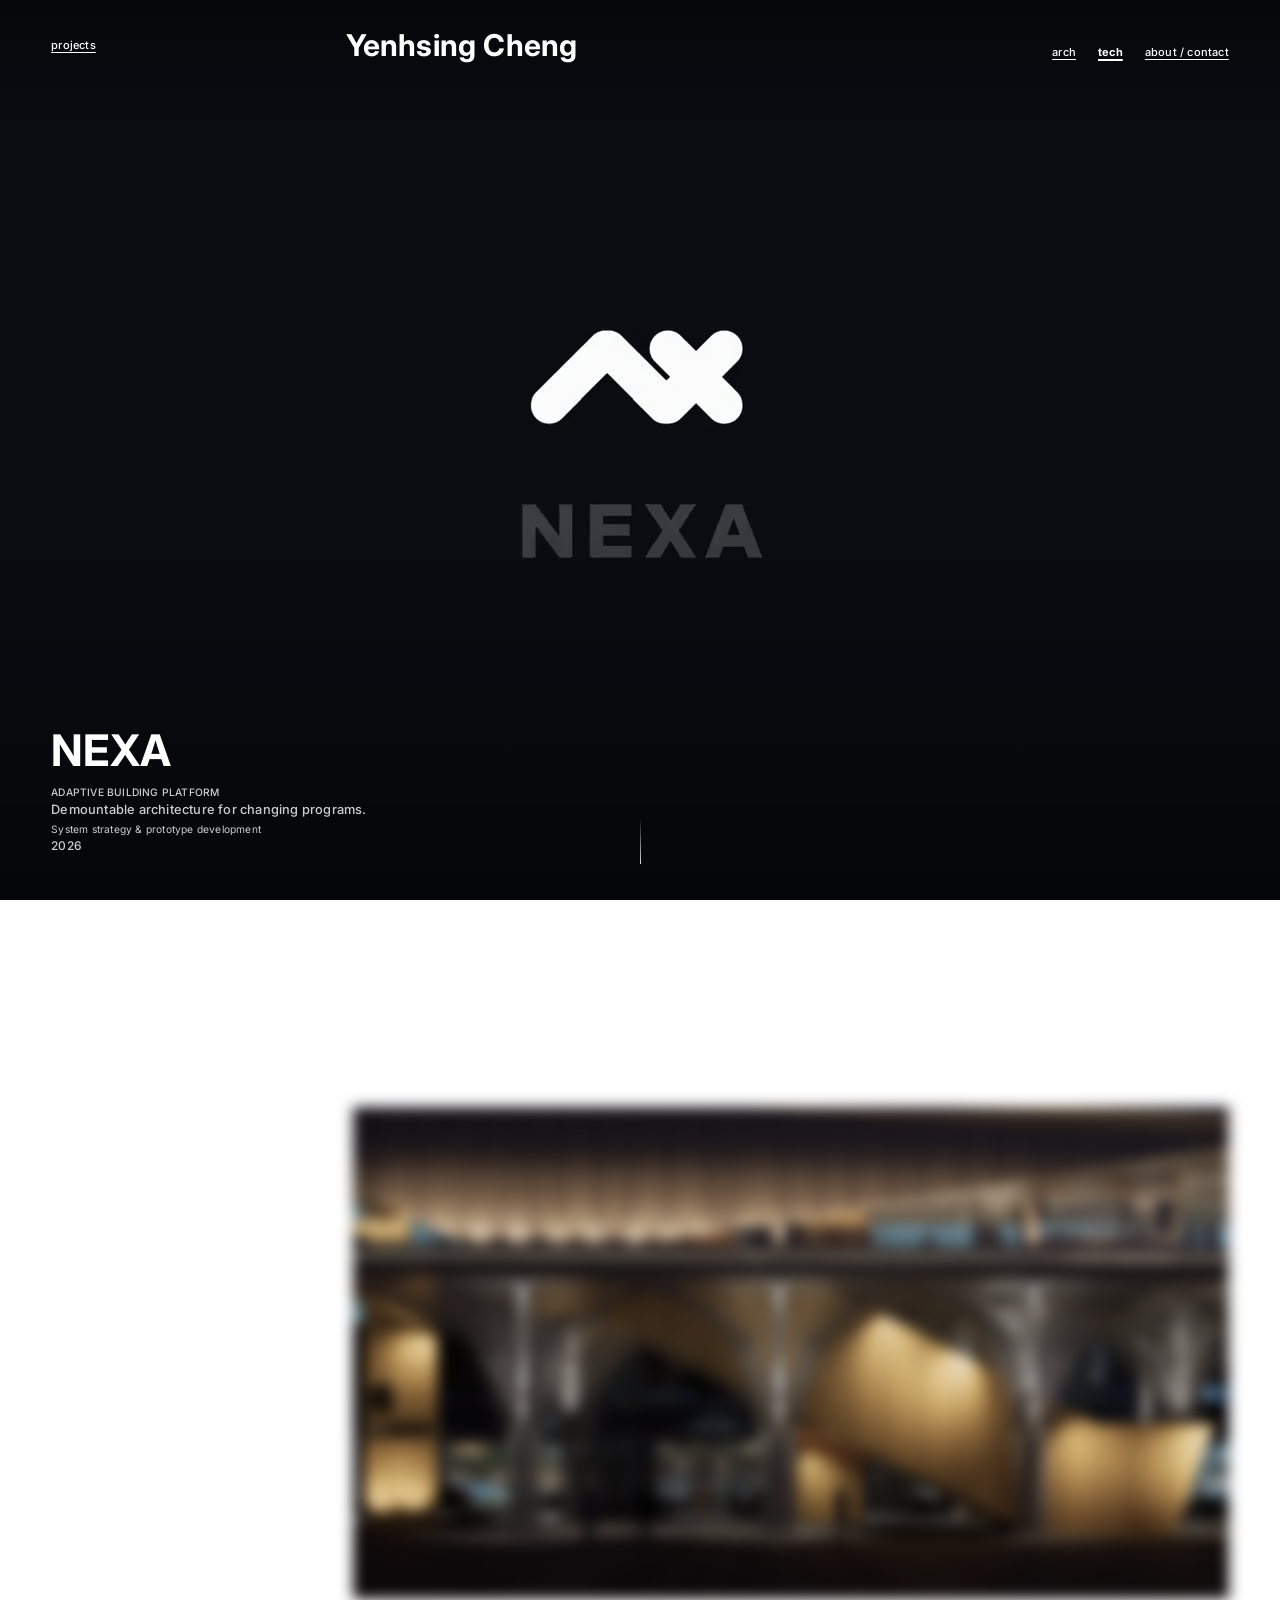
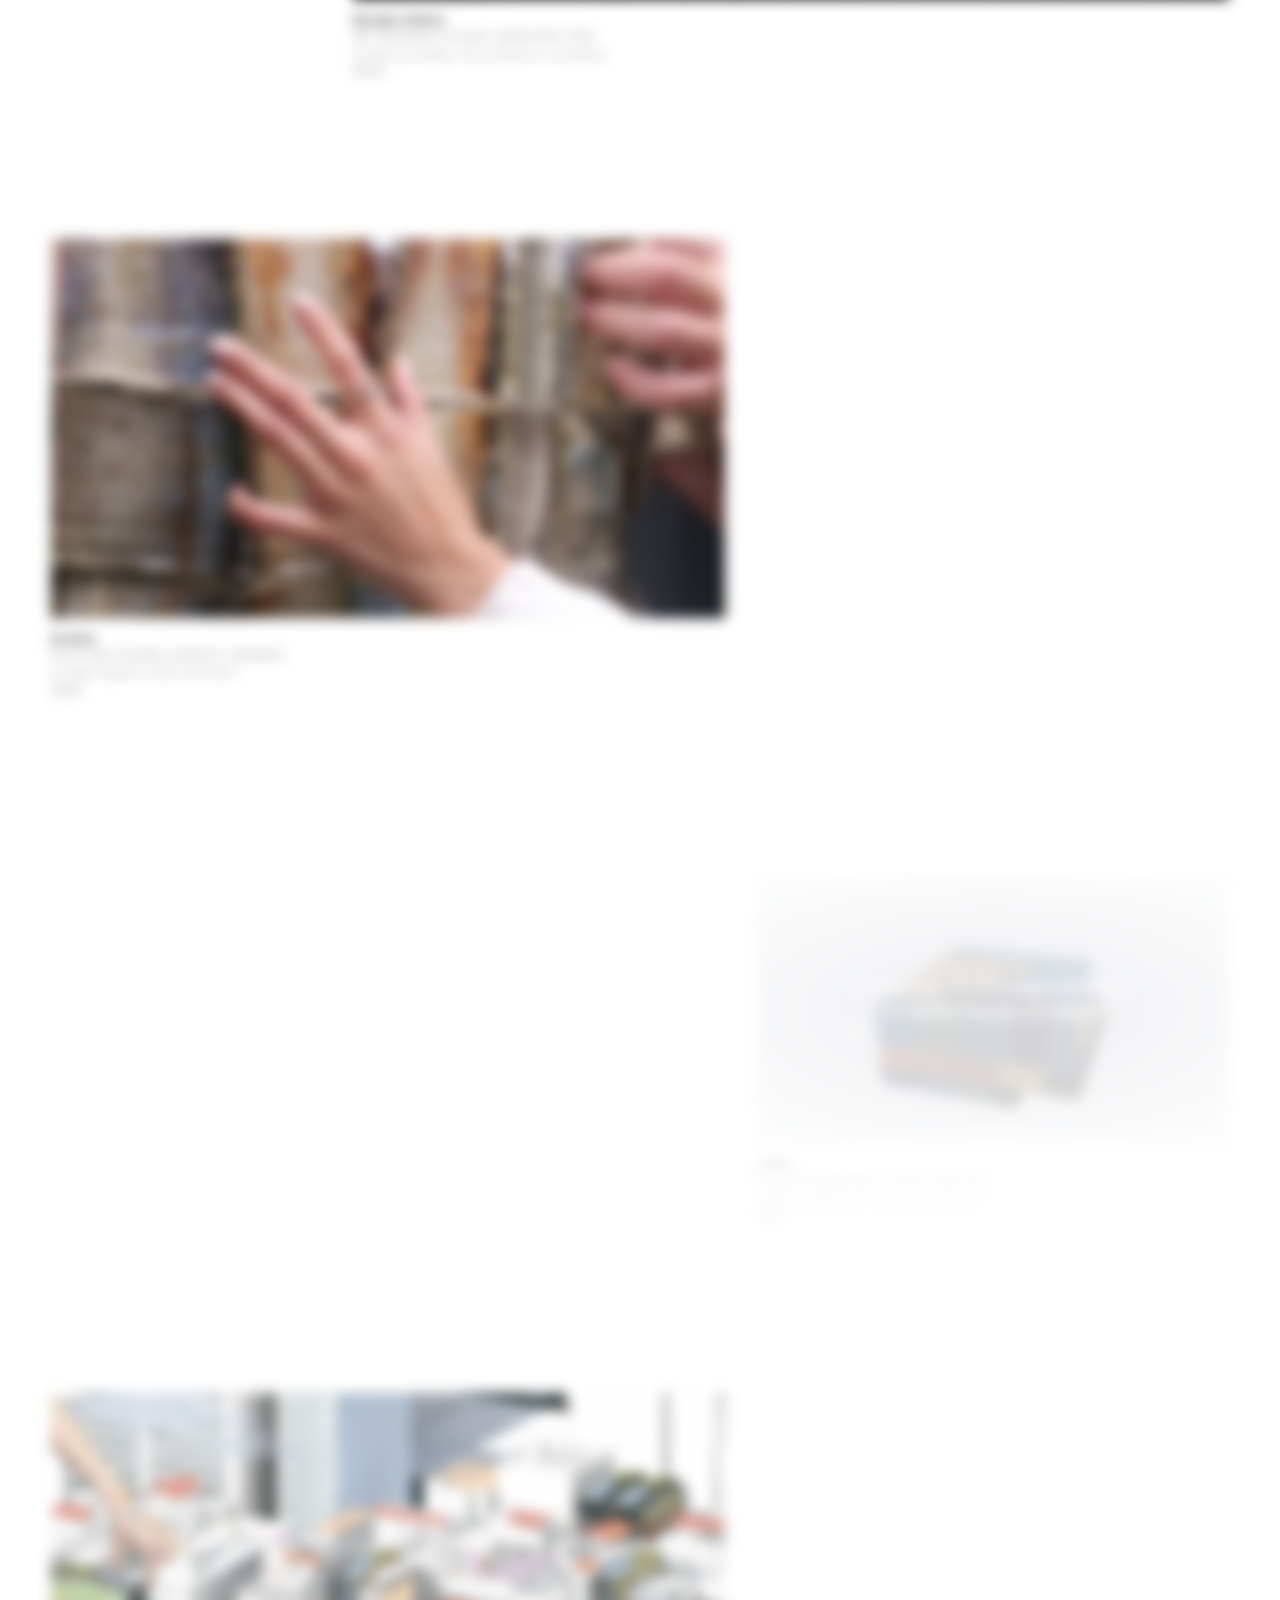
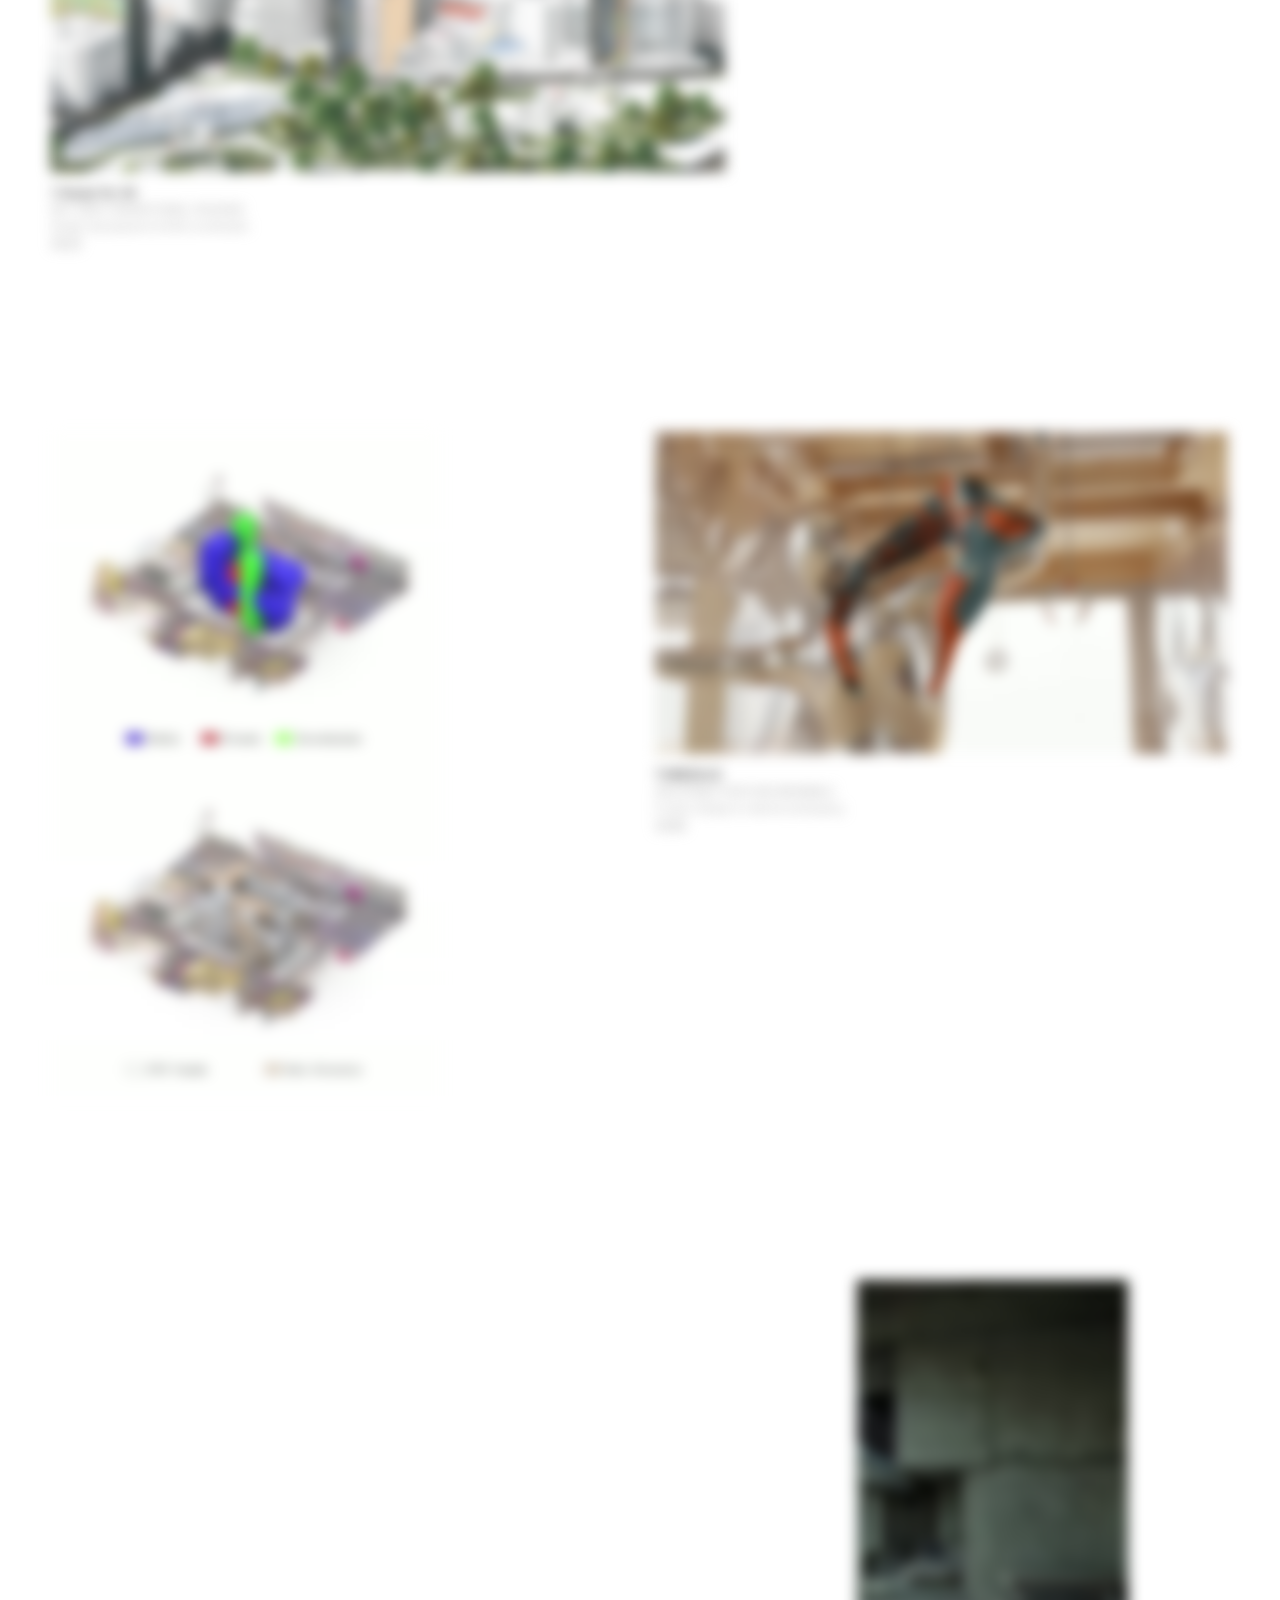
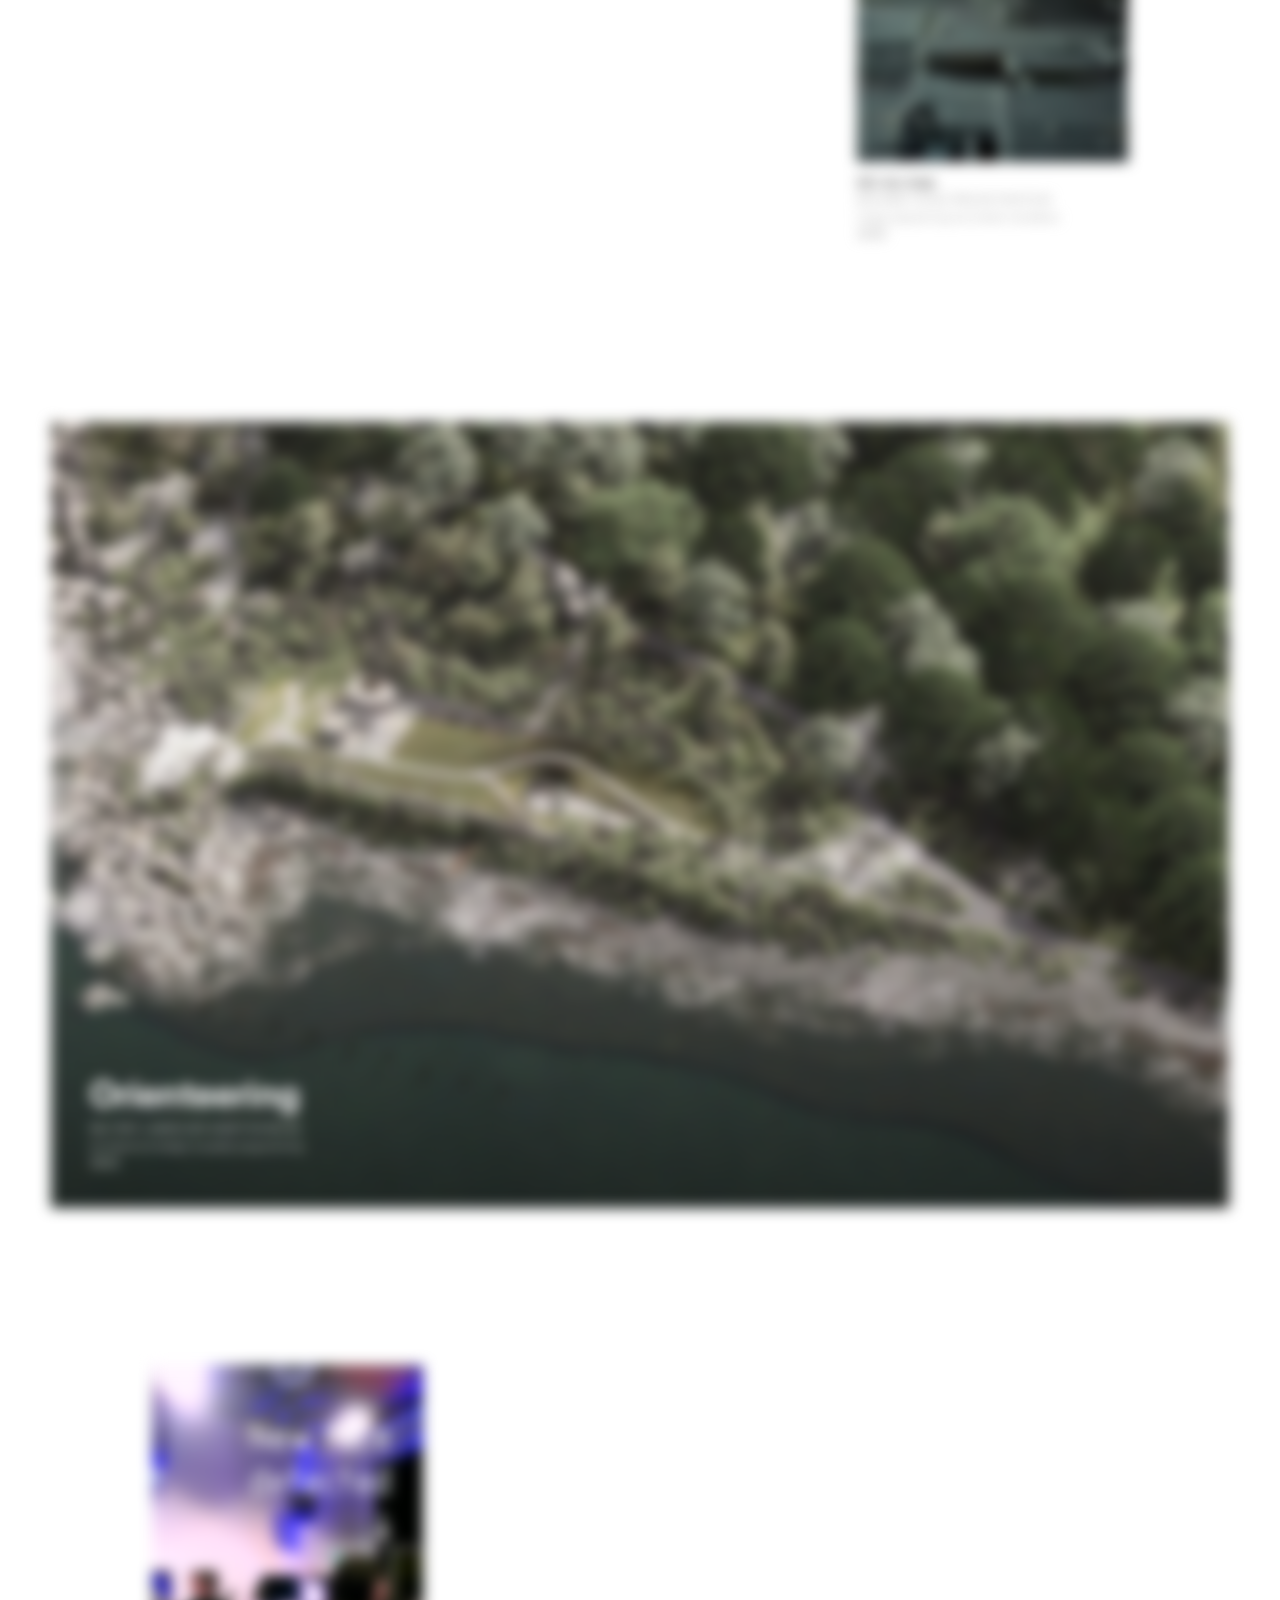
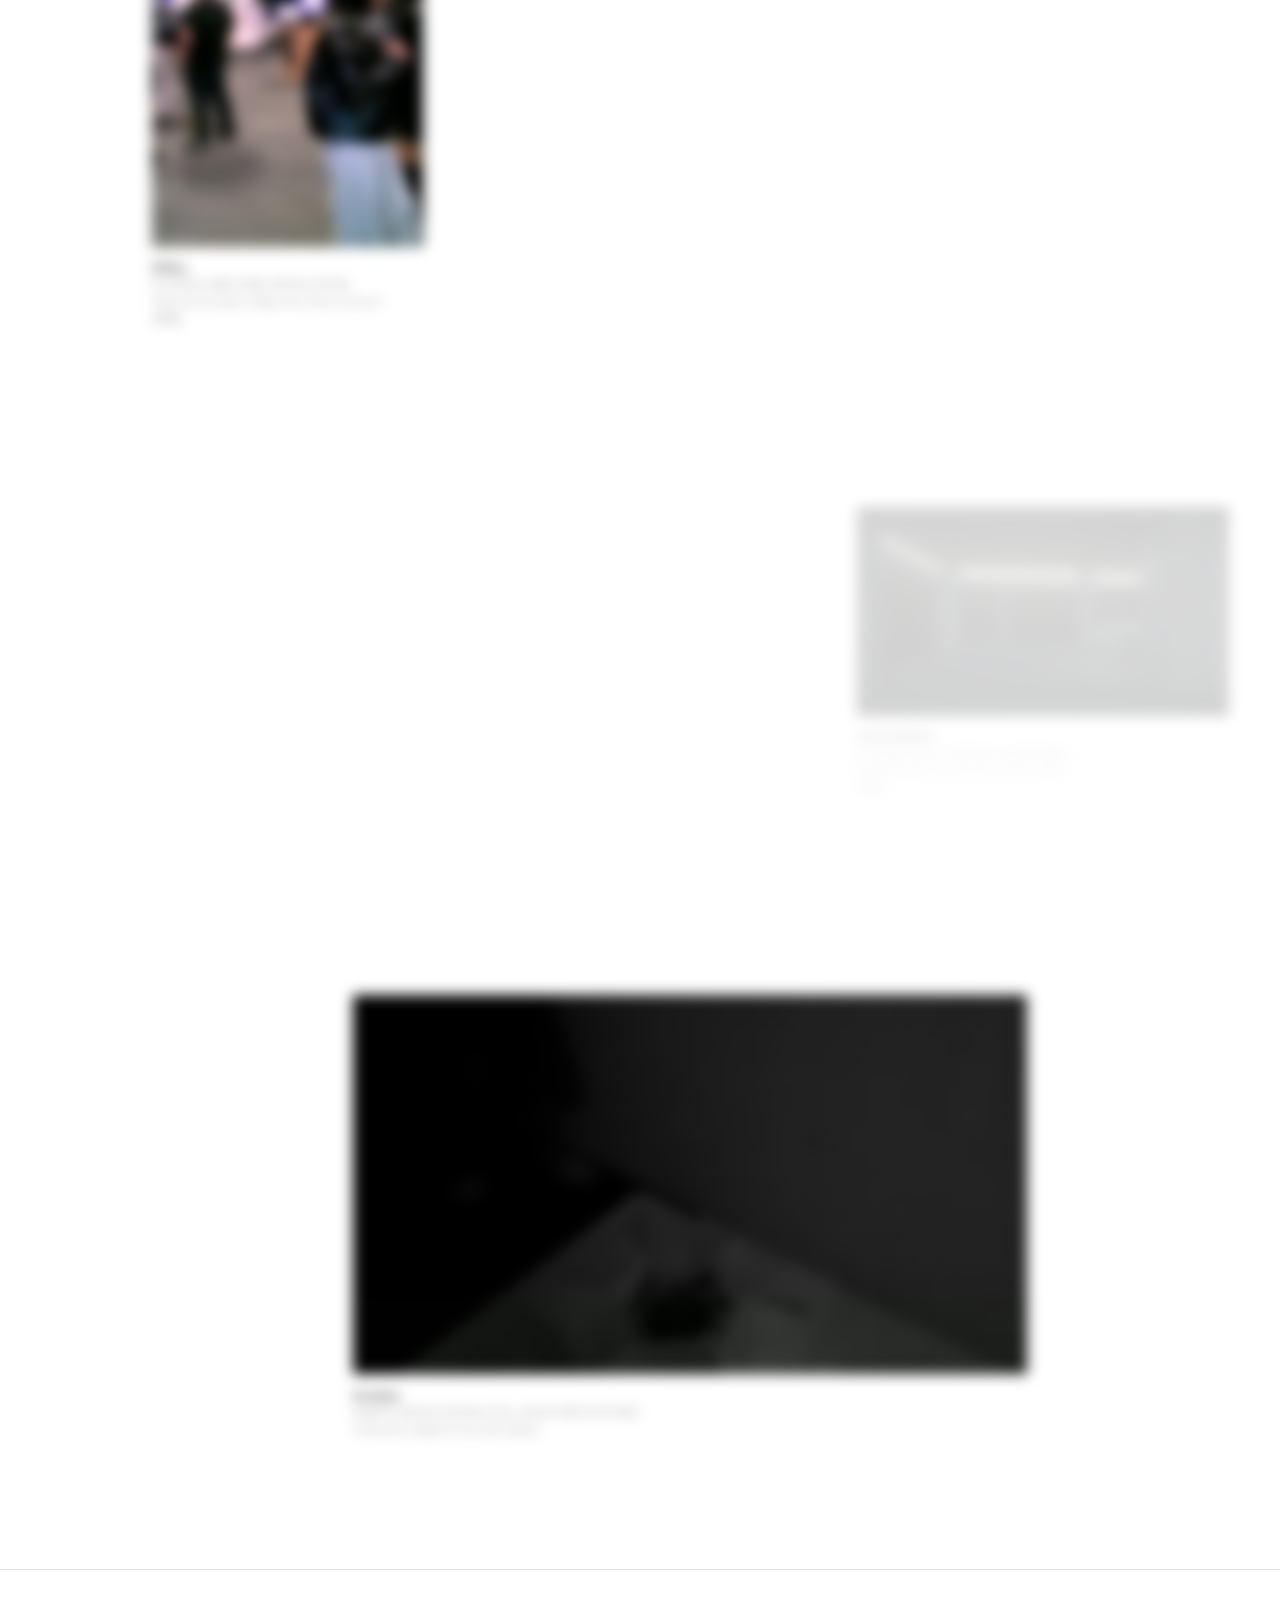
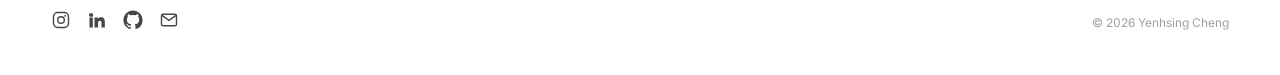
==== index.html @ 879ffe79 "Refine portfolio layouts and responsive media" ====
<!DOCTYPE html>
<html lang="en">

<head>
  <meta charset="UTF-8" />
  <meta name="viewport" content="width=device-width, initial-scale=1.0" />
  <title>Yenhsing Cheng · Selected Work</title>
  <link rel="icon" href="favicon.svg" type="image/svg+xml" />
  <meta name="description" content="Yenhsing Cheng, licensed architect, Taipei / Los Angeles. Selected work in architecture and design technology, 2022-2026." />
  <link rel="preconnect" href="https://fonts.googleapis.com" />
  <link rel="preconnect" href="https://fonts.gstatic.com" crossorigin />
  <link href="https://fonts.googleapis.com/css2?family=Inter:wght@300;400;500;700&family=Spectral:ital,wght@1,400&display=swap" rel="stylesheet" />
  <link rel="stylesheet" href="v3.css?v=20260917-17" />
</head>

<body>

  <!-- HEADER -->
  <header class="v3head">
    <span class="v3head__label" id="projLabel" role="button" tabindex="0" aria-expanded="false">projects</span>
    <div class="v3head__main">
      <div class="v3head__identity">
        <a href="v3.html" class="v3head__logo" id="logo">Yenhsing Cheng</a>
      </div>
      <nav class="v3head__nav">
        <a href="#" data-group="arch">arch</a>
        <a href="#" data-group="tech">tech</a>
        <a href="#" id="aboutLink">about / contact</a>
      </nav>
    </div>
  </header>

  <!-- FEED -->
  <main class="feed" id="feed">

    <nav class="idx" aria-label="All projects">
      <a href="https://jckian.github.io/NEXA/NEXA-site.html">NEXA</a>
      <a href="v3-work.html?p=03">Banqiao Station</a>
      <a href="v3-work.html?p=04">Earthen</a>
      <a href="v3-work.html?p=voro">VORO</a>
      <a href="v3-work.html?p=02">1 House for All</a>
      <a href="v3-work.html?p=hiyou">HiYou</a>
      <a href="v3-work.html?p=threshld">THRESHLD</a>
      <a href="v3-work.html?p=01">Orienteering</a>
      <a href="v3-work.html?p=sciarc-gala">SCI-Arc Gala</a>
      <a href="v3-work.html?p=05">DreamStudio</a>
      <a href="v3-work.html?p=archive">Archive</a>
    </nav>

    <!-- NEXA lives on its own site, so this card links straight out (data-n="0" = the row above the collage) -->
    <a class="feed__item" data-n="0" data-cat="platform" data-ar="wide" data-external href="https://jckian.github.io/NEXA/NEXA-site.html">
      <div class="feed__media"><video src="images/NEXA/NEXA-30s.mp4" data-landscape-src="images/NEXA/NEXA-30s.mp4" data-portrait-src="images/NEXA/nexa-120s-9x16-v18.mp4" poster="images/posters/NEXA/nexa-wide-16x9-v4.jpg?v=20260917" muted loop playsinline preload="metadata" data-lazyplay></video></div>
      <p class="feed__cap"><span class="feed__position">Licensed Architect · Computational Designer</span><span class="feed__cap-title">NEXA</span><span class="feed__cap-cat">Adaptive Building Platform</span><span class="feed__cap-note">Demountable architecture for changing programs.</span><span class="feed__cap-role">System strategy &amp; prototype development</span><span class="feed__cap-year">2026</span></p>
      <span class="feed__scroll" aria-hidden="true"></span>
    </a>

    <a class="feed__item" data-n="1" data-cat="public" href="v3-work.html?p=03">
      <div class="feed__media"><img src="images/banqiao-station/work-03-02.webp" alt="Banqiao Station Entrance, night view under the lit canopy" loading="lazy"></div>
      <p class="feed__cap"><span class="feed__cap-title">Banqiao Station</span><span class="feed__cap-cat">MRT Entrance &amp; Public Infrastructure</span><span class="feed__cap-role">Architectural design, documentation &amp; coordination</span><span class="feed__cap-year">2023</span></p>
    </a>

    <a class="feed__item" data-n="2" data-cat="housing" href="v3-work.html?p=04">
      <div class="feed__media"><video src="images/earthen/clips/Video%20Project%2022.mp4" poster="images/posters/earthen/clips/Video%20Project%2022.jpg" muted loop playsinline preload="none" data-lazyplay></video></div>
      <p class="feed__cap"><span class="feed__cap-title">Earthen</span><span class="feed__cap-cat">Post-Fire Housing &amp; Robotic Ceramics</span><span class="feed__cap-role">Envelope design &amp; robotic fabrication</span><span class="feed__cap-year">2025</span></p>
    </a>

    <a class="feed__item" data-n="3" data-cat="visual" data-ar="wide" href="v3-work.html?p=voro">
      <div class="feed__media"><video src="images/VORO/VORO-video.mp4" poster="images/posters/VORO/VORO-video.jpg" muted loop playsinline preload="none" data-lazyplay></video></div>
      <p class="feed__cap"><span class="feed__cap-title">VORO</span><span class="feed__cap-cat">Generative Massing &amp; Structure Tool</span><span class="feed__cap-role">System architecture &amp; real-time 3D interface</span><span class="feed__cap-year">2026</span></p>
    </a>

    <a class="feed__item" data-n="4" data-cat="housing" href="v3-work.html?p=02">
      <div class="feed__media"><img src="images/1-house-for-all/work-02.webp" alt="1 House for All, transitional housing" loading="lazy"></div>
      <p class="feed__cap"><span class="feed__cap-title">1 House for All</span><span class="feed__cap-cat">Net-Zero Transitional Housing</span><span class="feed__cap-role">Design development &amp; BIM coordination</span><span class="feed__cap-year">2022</span></p>
    </a>

    <a class="feed__item feed__item--portrait" data-n="5" data-cat="visual" href="v3-work.html?p=hiyou">
      <div class="feed__media"><video src="images/hi-you/HiYou.mp4" poster="images/posters/hi-you/HiYou.jpg" muted loop playsinline preload="none" data-lazyplay></video></div>
      <p class="feed__cap"><span class="feed__cap-title">HiYou</span><span class="feed__cap-cat">AI Social-Matching Installation</span><span class="feed__cap-role">Interactive System design and Unity front end</span><span class="feed__cap-year">2026</span></p>
    </a>

    <a class="feed__item feed__item--portrait feed__item--threshld-primary" data-n="6" data-cat="visual" data-slide-group="threshld" href="v3-work.html?p=threshld" aria-label="THRESHLD — Inflatable Posture Wearable">
      <div class="feed__media"><video src="images/THRESHLD/16_9_2.mp4" poster="images/posters/THRESHLD/16_9_2.jpg" muted loop playsinline preload="none" data-lazyplay></video></div>
    </a>

    <a class="feed__item" data-n="7" data-cat="landscape" href="v3-work.html?p=01">
      <div class="feed__media"><img src="images/orienteering/rendering/1%20(1).webp" alt="Orienteering, aerial view of the regenerated outpost" loading="lazy"></div>
      <p class="feed__cap"><span class="feed__cap-title">Orienteering</span><span class="feed__cap-cat">Military Landscape Adaptive Reuse</span><span class="feed__cap-role">Architectural design &amp; spatial programming</span><span class="feed__cap-year">2022</span></p>
    </a>

    <a class="feed__item feed__item--portrait" data-n="8" data-cat="event" href="v3-work.html?p=sciarc-gala">
      <div class="feed__media"><video src="images/sciarc-gala/SCIArcGalaFinalVideo.mp4" poster="images/posters/sciarc-gala/SCIArcGalaFinalVideo.jpg" muted loop playsinline preload="none" data-lazyplay></video></div>
      <p class="feed__cap"><span class="feed__cap-title">SCI-Arc Gala</span><span class="feed__cap-cat">Building-Scale Projection Film</span><span class="feed__cap-role">Image sequencing and motion transitions</span><span class="feed__cap-year">2025</span></p>
    </a>

    <a class="feed__item" data-n="9" data-cat="visual" href="v3-work.html?p=05">
      <div class="feed__media"><video src="images/dreamstudio/clips/vide_ltest1_1.mp4?v=20260701" poster="images/posters/dreamstudio/clips/vide_ltest1_1.jpg" muted playsinline preload="none" data-lazyplay data-playlist="05"></video></div>
      <p class="feed__cap"><span class="feed__cap-title">DreamStudio</span><span class="feed__cap-cat">AI-Generated Playable Environment</span><span class="feed__cap-role">Spatial design, AI workflows &amp; film editing</span><span class="feed__cap-year">2022</span></p>
    </a>

    <a class="feed__item feed__item--threshld-secondary" data-n="10" data-cat="visual" data-ar="wide" data-slide-group="threshld" href="v3-work.html?p=threshld">
      <div class="feed__media"><video src="images/THRESHLD/mvLYsvfeKxzzeysLGpoI3_844fd4faae1c40de9c0b257b125353bb.mp4" poster="images/posters/THRESHLD/mvLYsvfeKxzzeysLGpoI3_844fd4faae1c40de9c0b257b125353bb.jpg" muted loop playsinline preload="none" data-lazyplay></video></div>
      <p class="feed__cap"><span class="feed__cap-title">THRESHLD</span><span class="feed__cap-cat">Inflatable Posture Wearable</span><span class="feed__cap-role">Product design &amp; material prototyping</span><span class="feed__cap-year">2026</span></p>
    </a>

    <a class="feed__item" data-n="11" data-cat="archive" href="v3-work.html?p=archive">
      <div class="feed__media"><video src="images/archive/kaleidoscope.mp4" poster="images/posters/archive/kaleidoscope.jpg" muted loop playsinline preload="none" data-lazyplay></video></div>
      <p class="feed__cap"><span class="feed__cap-title">Archive</span><span class="feed__cap-cat">Kinetic Installation &amp; Full-Scale Prototyping</span><span class="feed__cap-role">Interaction design &amp; full-scale testing</span></p>
    </a>

  </main>

  <!-- FOOTER -->
  <footer class="foot3">
    <ul class="social">
      <li><a href="https://www.instagram.com/_cyenh_?utm_source=ig_web_button_share_sheet&igsh=ZDNlZDc0MzIxNw==" target="_blank" rel="noopener" aria-label="Instagram">
          <svg viewBox="0 0 24 24" fill="none" stroke="currentColor" stroke-width="1.7">
            <rect x="3" y="3" width="18" height="18" rx="5" />
            <circle cx="12" cy="12" r="4" />
            <circle cx="17" cy="7" r="1.1" fill="currentColor" stroke="none" />
          </svg></a></li>
      <li><a href="https://www.linkedin.com/in/yenhsing-cheng" target="_blank" rel="noopener" aria-label="LinkedIn">
          <svg viewBox="0 0 24 24" fill="currentColor">
            <path d="M4.98 3.5a2.5 2.5 0 1 0 0 5 2.5 2.5 0 0 0 0-5zM3 9h4v12H3V9zm6 0h3.8v1.65h.05c.53-.95 1.83-1.95 3.77-1.95 4.03 0 4.78 2.5 4.78 5.74V21h-4v-5.2c0-1.24-.02-2.84-1.9-2.84-1.9 0-2.2 1.36-2.2 2.76V21H9V9z" />
          </svg></a></li>
      <li><a href="https://github.com/jckian" target="_blank" rel="noopener" aria-label="GitHub">
          <svg viewBox="0 0 24 24" fill="currentColor"><path d="M12 .5C5.73.5.5 5.73.5 12c0 5.08 3.29 9.39 7.86 10.91.58.11.79-.25.79-.56 0-.28-.01-1.02-.02-2-3.2.7-3.88-1.54-3.88-1.54-.52-1.33-1.28-1.68-1.28-1.68-1.05-.72.08-.7.08-.7 1.16.08 1.77 1.19 1.77 1.19 1.03 1.77 2.7 1.26 3.36.96.1-.75.4-1.26.73-1.55-2.55-.29-5.23-1.28-5.23-5.69 0-1.26.45-2.29 1.19-3.1-.12-.29-.52-1.46.11-3.05 0 0 .97-.31 3.18 1.18a11 11 0 0 1 5.79 0c2.21-1.49 3.18-1.18 3.18-1.18.63 1.59.23 2.76.11 3.05.74.81 1.19 1.84 1.19 3.1 0 4.42-2.69 5.4-5.25 5.68.41.36.78 1.06.78 2.14 0 1.54-.01 2.79-.01 3.17 0 .31.21.68.8.56A11.51 11.51 0 0 0 23.5 12C23.5 5.73 18.27.5 12 .5z"/></svg></a></li>
      <li><a href="mailto:jckiancheng@gmail.com" aria-label="Email">
          <svg viewBox="0 0 24 24" fill="none" stroke="currentColor" stroke-width="1.7">
            <rect x="3" y="5" width="18" height="14" rx="2" />
            <path d="m3.5 6.5 8.5 6 8.5-6" />
          </svg></a></li>
    </ul>
    <span>© 2026 Yenhsing Cheng</span>
  </footer>

  <!-- ABOUT overlay (V2-style: text + credentials + skills marquee) -->
  <section class="aboutview" id="aboutView" aria-hidden="true">
    <div class="aboutview__inner">
      <div class="aboutview__main">
        <p class="aboutview__eyebrow">Licensed Architect · Computational Designer</p>
        <p class="aboutview__body">I'm a Taiwan-licensed architect and computational designer based in Los Angeles, completing an M.S. in Architectural Technologies at SCI-Arc. I work across architectural delivery, BIM coordination, generative systems, interactive installations, and robotic fabrication.</p>
        <p class="aboutview__body">I'm interested in the point where a design idea becomes a working system: a coordinated model, a tested assembly, or a tool that helps teams make better decisions earlier.</p>
        <p class="aboutview__availability">Los Angeles / Taipei · Available for architectural design and design technology opportunities</p>
        <div class="aboutview__actions" aria-label="Portfolio and résumé links">
          <a href="assets/Yenhsing-Cheng-Portfolio-2026.pdf" download>Download portfolio PDF</a>
          <a href="https://www.linkedin.com/in/yenhsing-cheng" target="_blank" rel="noopener">Résumé / LinkedIn</a>
          <a href="mailto:jckiancheng@gmail.com">jckiancheng@gmail.com</a>
        </div>
        <div class="aboutview__cols">
          <div>
            <h3>Certifications &amp; Awards</h3>
            <ul>
              <li>Licensed Architect, Taiwan (2024)</li>
              <li>Autodesk Certified Professional, Revit Architecture</li>
              <li>Solar Decathlon Europe 21/22, Architecture First Prize</li>
            </ul>
          </div>
          <div>
            <h3>Education</h3>
            <ul>
              <li>M.S. Architectural Technologies, SCI-Arc, CA (2025-26)</li>
              <li>M.Arch, NYCU, Taiwan (2021-23)</li>
              <li>B.Arch, Taiwan Tech, Taiwan (2017-21)</li>
              <li>BIM Program, Georgia Tech, GA (2019)</li>
            </ul>
          </div>
          <div>
            <h3>Experience</h3>
            <ul class="aboutview__experience">
              <li><strong>AI Training BIM Modeler</strong><span>illoca · Remote, California · 2024-25</span><small>Prepared and reviewed BIM model data for AI-training workflows.</small></li>
              <li><strong>Project Manager</strong><span>Chunghwa Post · Taiwan · 2023-25</span><small>Managed project coordination, schedules, and cross-team delivery.</small></li>
              <li><strong>BIM Engineer / Designer</strong><span>Arch-Square · Taiwan · 2024-25</span><small>Developed architectural design, BIM coordination, and construction documentation for public infrastructure.</small></li>
              <li><strong>Architectural Designer</strong><span>Sumtect · Taiwan · 2020-21</span><small>Supported design development, architectural modelling, and drawing production.</small></li>
            </ul>
          </div>
        </div>

        <ul class="social aboutview__social">
          <li><a href="https://www.instagram.com/_cyenh_?utm_source=ig_web_button_share_sheet&igsh=ZDNlZDc0MzIxNw==" target="_blank" rel="noopener" aria-label="Instagram">
              <svg viewBox="0 0 24 24" fill="none" stroke="currentColor" stroke-width="1.7">
                <rect x="3" y="3" width="18" height="18" rx="5" />
                <circle cx="12" cy="12" r="4" />
                <circle cx="17" cy="7" r="1.1" fill="currentColor" stroke="none" />
              </svg></a></li>
          <li><a href="https://www.linkedin.com/in/yenhsing-cheng" target="_blank" rel="noopener" aria-label="LinkedIn">
              <svg viewBox="0 0 24 24" fill="currentColor">
                <path d="M4.98 3.5a2.5 2.5 0 1 0 0 5 2.5 2.5 0 0 0 0-5zM3 9h4v12H3V9zm6 0h3.8v1.65h.05c.53-.95 1.83-1.95 3.77-1.95 4.03 0 4.78 2.5 4.78 5.74V21h-4v-5.2c0-1.24-.02-2.84-1.9-2.84-1.9 0-2.2 1.36-2.2 2.76V21H9V9z" />
              </svg></a></li>
          <li><a href="https://github.com/jckian" target="_blank" rel="noopener" aria-label="GitHub">
              <svg viewBox="0 0 24 24" fill="currentColor"><path d="M12 .5C5.73.5.5 5.73.5 12c0 5.08 3.29 9.39 7.86 10.91.58.11.79-.25.79-.56 0-.28-.01-1.02-.02-2-3.2.7-3.88-1.54-3.88-1.54-.52-1.33-1.28-1.68-1.28-1.68-1.05-.72.08-.7.08-.7 1.16.08 1.77 1.19 1.77 1.19 1.03 1.77 2.7 1.26 3.36.96.1-.75.4-1.26.73-1.55-2.55-.29-5.23-1.28-5.23-5.69 0-1.26.45-2.29 1.19-3.1-.12-.29-.52-1.46.11-3.05 0 0 .97-.31 3.18 1.18a11 11 0 0 1 5.79 0c2.21-1.49 3.18-1.18 3.18-1.18.63 1.59.23 2.76.11 3.05.74.81 1.19 1.84 1.19 3.1 0 4.42-2.69 5.4-5.25 5.68.41.36.78 1.06.78 2.14 0 1.54-.01 2.79-.01 3.17 0 .31.21.68.8.56A11.51 11.51 0 0 0 23.5 12C23.5 5.73 18.27.5 12 .5z"/></svg></a></li>
          <li><a href="mailto:jckiancheng@gmail.com" aria-label="Email">
              <svg viewBox="0 0 24 24" fill="none" stroke="currentColor" stroke-width="1.7">
                <rect x="3" y="5" width="18" height="14" rx="2" />
                <path d="m3.5 6.5 8.5 6 8.5-6" />
              </svg></a></li>
        </ul>
      </div>
      <div class="skills-marquee" aria-label="Skills">
        <div class="skills-marquee__track">
          <span class="skills-marquee__group">
            <span class="skills-marquee__cat">BIM &amp; CAD</span>
            <span class="skills-marquee__item">Revit</span>
            <span class="skills-marquee__item">Navisworks</span>
            <span class="skills-marquee__item">AutoCAD</span>
            <span class="skills-marquee__item">ArchiCAD</span>
            <span class="skills-marquee__item">BIM 360</span>
            <span class="skills-marquee__item">ACC</span>
            <span class="skills-marquee__item">Dynamo</span>
            <span class="skills-marquee__cat">Modeling &amp; Rendering</span>
            <span class="skills-marquee__item">Rhino</span>
            <span class="skills-marquee__item">Grasshopper</span>
            <span class="skills-marquee__item">SketchUp</span>
            <span class="skills-marquee__item">Blender</span>
            <span class="skills-marquee__item">Lumion</span>
            <span class="skills-marquee__item">Enscape</span>
            <span class="skills-marquee__cat">Generative AI</span>
            <span class="skills-marquee__item">ComfyUI</span>
            <span class="skills-marquee__item">LoRA / ControlNet</span>
            <span class="skills-marquee__item">Claude Code</span>
            <span class="skills-marquee__cat">Design &amp; Media</span>
            <span class="skills-marquee__item">Adobe Creative Suite</span>
            <span class="skills-marquee__item">InDesign</span>
            <span class="skills-marquee__item">Photoshop</span>
            <span class="skills-marquee__item">Illustrator</span>
            <span class="skills-marquee__item">Figma</span>
            <span class="skills-marquee__cat">Code &amp; Systems</span>
            <span class="skills-marquee__item">Python</span>
            <span class="skills-marquee__item">JavaScript</span>
            <span class="skills-marquee__item">C#</span>
            <span class="skills-marquee__item">Processing</span>
            <span class="skills-marquee__item">OSC / HTTP communication</span>
            <span class="skills-marquee__cat">Field &amp; Office</span>
            <span class="skills-marquee__item">Drone</span>
            <span class="skills-marquee__item">Microsoft Office</span>
          </span>
          <span class="skills-marquee__group" aria-hidden="true">
            <span class="skills-marquee__cat">BIM &amp; CAD</span>
            <span class="skills-marquee__item">Revit</span>
            <span class="skills-marquee__item">Navisworks</span>
            <span class="skills-marquee__item">AutoCAD</span>
            <span class="skills-marquee__item">ArchiCAD</span>
            <span class="skills-marquee__item">BIM 360</span>
            <span class="skills-marquee__item">ACC</span>
            <span class="skills-marquee__item">Dynamo</span>
            <span class="skills-marquee__cat">Modeling &amp; Rendering</span>
            <span class="skills-marquee__item">Rhino</span>
            <span class="skills-marquee__item">Grasshopper</span>
            <span class="skills-marquee__item">SketchUp</span>
            <span class="skills-marquee__item">Blender</span>
            <span class="skills-marquee__item">Lumion</span>
            <span class="skills-marquee__item">Enscape</span>
            <span class="skills-marquee__cat">Generative AI</span>
            <span class="skills-marquee__item">ComfyUI</span>
            <span class="skills-marquee__item">LoRA / ControlNet</span>
            <span class="skills-marquee__item">Claude Code</span>
            <span class="skills-marquee__cat">Design &amp; Media</span>
            <span class="skills-marquee__item">Adobe Creative Suite</span>
            <span class="skills-marquee__item">InDesign</span>
            <span class="skills-marquee__item">Photoshop</span>
            <span class="skills-marquee__item">Illustrator</span>
            <span class="skills-marquee__item">Figma</span>
            <span class="skills-marquee__cat">Code &amp; Systems</span>
            <span class="skills-marquee__item">Python</span>
            <span class="skills-marquee__item">JavaScript</span>
            <span class="skills-marquee__item">C#</span>
            <span class="skills-marquee__item">Processing</span>
            <span class="skills-marquee__item">OSC / HTTP communication</span>
            <span class="skills-marquee__cat">Field &amp; Office</span>
            <span class="skills-marquee__item">Drone</span>
            <span class="skills-marquee__item">Microsoft Office</span>
          </span>
        </div>
      </div>
    </div>
  </section>

  <script src="v3.js?v=20260917-8"></script>
  <script>
    /* video-in-view playback + fade-in */
    initFeedPlaylists();
    initVideoObserver();
    initCardTransition();
    initReveal();
    initHeroHeader();
    initIndexWheelSlides();

    /* arch / tech filter, dim items not in the active group; toggle off on re-click or logo */
    const feed = document.getElementById('feed');
    const groupLinks = document.querySelectorAll('.v3head__nav a[data-group]');
    let activeGroup = null;

    function applyFilter(group) {
      const cats = GROUPS_V3[group] || [];
      feed.classList.toggle('is-filtered', !!group);
      if (group) feed.setAttribute('data-group', group); else feed.removeAttribute('data-group');
      feed.querySelectorAll('.feed__item').forEach((it) => {
        it.classList.toggle('is-match', !!group && cats.includes(it.dataset.cat));
      });
      groupLinks.forEach((a) => a.classList.toggle('is-active', a.dataset.group === group));
      syncHeroHeader();   /* filtering drops the full-screen opener, the header goes back to white */
    }

    groupLinks.forEach((a) => {
      a.addEventListener('click', (e) => {
        e.preventDefault();
        const g = a.dataset.group;
        activeGroup = (activeGroup === g) ? null : g;
        applyFilter(activeGroup);
      });
    });

    /* logo resets the filter (but still scrolls to top via href) */
    document.getElementById('logo').addEventListener('click', () => {
      activeGroup = null;
      applyFilter(null);
    });

    /* "projects" label toggles the top-left text index of all cases (shared with the case pages) */
    initProjectsIndex();

    /* "about" nav link toggles the V2-style about overlay */
    const aboutLink = document.getElementById('aboutLink');
    const aboutView = document.getElementById('aboutView');
    const closeAbout = () => { aboutView.classList.remove('is-open'); aboutView.setAttribute('aria-hidden', 'true'); aboutLink.classList.remove('is-active'); };
    const setAbout = (open) => {
      aboutView.classList.toggle('is-open', open);
      aboutView.setAttribute('aria-hidden', open ? 'false' : 'true');
      aboutLink.classList.toggle('is-active', open);
    };
    aboutLink.addEventListener('click', (e) => {
      e.preventDefault();
      setAbout(!aboutView.classList.contains('is-open'));
    });
    /* the case pages link here as v3.html#about */
    if (location.hash === '#about') setAbout(true);
    /* opening the works filter or the logo closes about */
    groupLinks.forEach((a) => a.addEventListener('click', closeAbout));
    document.getElementById('logo').addEventListener('click', closeAbout);

    document.addEventListener('keydown', (e) => { if (e.key === 'Escape') closeAbout(); });
  </script>
</body>

</html>
---- v3.css ----
/* ============================================================
   v3.css, "elim" independent site (elim.work-inspired)
   Editorial, white, generous whitespace, image-led.
   Does NOT touch styles.css / index.html / work.html.
   ============================================================ */

:root {
  --ink: #191919;
  --cap: #A0A0A0;
  --bg: #FFFFFF;
  --line: #E4E4E4;

  --edge: clamp(20px, 4vw, 56px);   /* page side padding */
  --content-left: 25%;              /* logo / body text alignment (col 4 of 12) */
  --head-h: 90px;

  --f-ui: "Inter", system-ui, sans-serif;
  --f-cap: "Spectral", Georgia, serif;
}

* { box-sizing: border-box; }

html { -webkit-font-smoothing: antialiased; }

body {
  margin: 0;
  background: var(--bg);
  color: var(--ink);
  font-family: var(--f-ui);
  font-weight: 400;
  line-height: 1.5;
  padding-top: var(--head-h);
}

img, video { max-width: 100%; height: auto; display: block; }

a { color: inherit; text-decoration: none; }

/* ---------- fixed header (three zones) ---------- */
.v3head {
  position: fixed;
  top: 0; left: 0; right: 0;
  height: var(--head-h);
  display: grid;
  grid-template-columns: var(--content-left) 1fr;
  align-items: center;
  padding: 0 var(--edge);
  background: var(--bg);
  z-index: 60;
}
/* while the full-screen opener is under it, the header lets the footage through */
.v3head.is-over {
  background: transparent;
  color: #fff;
}
.v3head.is-over a { color: #fff; }
.v3head__label {
  grid-column: 1;
  font-size: 11px;
  font-weight: 500;
  letter-spacing: .2px;
  text-decoration: underline;
  text-underline-offset: 3px;
}
#projLabel { cursor: pointer; }
.v3head__main {
  grid-column: 2;
  display: flex;
  align-items: baseline;
  justify-content: space-between;
  gap: 24px;
}
.v3head__identity {
  display: flex;
  align-items: baseline;
  gap: 14px;
  min-width: 0;
}
.v3head__logo {
  font-size: 30px;
  font-weight: 700;
  letter-spacing: .2px;
  line-height: 1;
  white-space: nowrap;
}
.v3head__role {
  color: var(--cap);
  font-size: 10px;
  font-weight: 400;
  letter-spacing: .04em;
  white-space: nowrap;
}
.v3head.is-over .v3head__role { color: rgba(255, 255, 255, .72); }
.v3head__nav {
  display: flex;
  gap: 22px;
  font-size: 11px;
  font-weight: 500;
  letter-spacing: .2px;
}
.v3head__nav a {
  text-decoration: underline;
  text-underline-offset: 3px;
}
.v3head__nav a.is-active {
  opacity: 1;
  font-weight: 700;
  text-decoration-thickness: 2px;
}

/* headliner focus: pointing at any one item in the bar pulls it forward and
   pushes everything else back, out of focus. The blur sits on the siblings
   rather than the hovered item, so the bar reads as one row with a single
   thing in focus instead of a row of separate hover states. */
.v3head__label,
.v3head__logo,
.v3head__role,
.v3head__nav a {
  transition: filter .3s ease, opacity .3s ease;
}
.v3head:hover .v3head__label,
.v3head:hover .v3head__logo,
.v3head:hover .v3head__role,
.v3head:hover .v3head__nav a {
  filter: blur(1.2px);
  opacity: .4;
}
.v3head .v3head__label:hover,
.v3head .v3head__logo:hover,
.v3head .v3head__identity:hover .v3head__role,
.v3head .v3head__nav a:hover {
  filter: none;
  opacity: 1;
}
/* a touch screen has no hover, so nothing should ever be left blurred there */
@media (hover: none) {
  .v3head:hover .v3head__label,
  .v3head:hover .v3head__logo,
  .v3head:hover .v3head__role,
  .v3head:hover .v3head__nav a { filter: none; opacity: 1; }
}

/* ============================================================
   HOME (v3.html)
   ============================================================ */

/* ---- feed: 12-col grid, hand-placed staggered items ---- */
.feed {
  display: grid;
  grid-template-columns: repeat(12, 1fr);
  column-gap: clamp(16px, 2.4vw, 34px);
  row-gap: clamp(48px, 6vw, 88px);
  align-items: start;
  padding: 24px var(--edge) 40px;
}

/* text index of every project, a floating panel pinned just under the header,
   toggled by the "projects" label. Fixed so it appears wherever you've scrolled. */
.idx {
  position: fixed;
  top: var(--head-h);
  left: 0;
  z-index: 55;
  display: none;
  flex-direction: column;
  gap: 6px;
  padding: 18px var(--edge) 26px;
  background: var(--bg);
  font-size: 13px;
  font-weight: 500;
}
.idx.is-open { display: flex; }
.idx a {
  width: fit-content;
  transition: opacity .2s;
}
.idx a:hover { opacity: .5; }

.feed__item {
  display: block;
  transition: filter .42s ease, opacity .42s ease;
}
.feed__media {
  overflow: hidden;
  background: #f3f3f3;
}
.feed:not(.is-filtered) .feed__item:not(.feed__item--portrait) .feed__media {
  aspect-ratio: 16 / 9;
  max-height: calc(100svh - var(--head-h));
}
.feed__media img,
.feed__media video { width: 100%; height: 100%; display: block; object-fit: cover; }
.feed__cap {
  margin-top: 12px;
  font-size: 12px;
  font-weight: 500;
  letter-spacing: .2px;
  line-height: 1.5;
}
.feed__cap-title { display: block; }
.feed__position {
  display: none;
  margin-bottom: 12px;
  font-size: 10px;
  font-weight: 500;
  letter-spacing: .06em;
  text-transform: uppercase;
}
.feed__cap-cat {
  display: block;
  color: var(--cap);
  font-size: clamp(9px, .8vw, 11px);
  text-transform: uppercase;
  white-space: nowrap;
}
.feed__cap-role {
  display: block;
  max-width: none;
  margin-top: 2px;
  color: var(--cap);
  font-size: clamp(9px, .8vw, 11px);
  font-weight: 400;
  white-space: nowrap;
}
/* one-line description, only used by the lead entry */
.feed__cap-note {
  display: block;
  max-width: none;
  color: var(--cap);
  font-size: clamp(10px, 1vw, 13px);
  white-space: nowrap;
}
.feed__cap-year { display: block; color: var(--cap); }

/* deterministic placement: every project owns a separate row, alternating across
   the grid without ever becoming a side-by-side pair. */
/* n=0: the lead entry opens full-viewport and full-bleed, with the fixed
   headliner floating over the footage as in the previous composition. */
.feed__item[data-n="0"] {
  grid-column: 1 / -1;
  grid-row: 1;
  position: relative;
  margin: calc((var(--head-h) + 24px) * -1) calc(var(--edge) * -1) 0;
  height: 100svh;
}
.feed:not(.is-filtered) .feed__item[data-n="0"] .feed__media {
  width: 100%;
  height: 100%;
  max-height: none;
  aspect-ratio: auto;
}
.feed__item[data-n="0"] .feed__media video {
  width: 100%;
  height: 100%;
  object-fit: cover;
}
/* soft top scrim keeps the overlaid headliner legible */
.feed__item[data-n="0"] .feed__media::before {
  content: "";
  position: absolute;
  inset: 0 0 auto 0;
  height: calc(var(--head-h) + 50px);
  background: linear-gradient(to bottom, rgba(0, 0, 0, .42), rgba(0, 0, 0, 0));
  pointer-events: none;
}
/* the caption sits on the footage, so it needs a scrim to stay readable */
.feed__item[data-n="0"] .feed__media::after {
  content: "";
  position: absolute;
  inset: auto 0 0 0;
  height: 42%;
  background: linear-gradient(to top, rgba(0, 0, 0, .5), rgba(0, 0, 0, 0));
  pointer-events: none;
}
.feed__item[data-n="0"] .feed__cap {
  position: absolute;
  left: var(--edge);
  bottom: clamp(30px, 5vh, 58px);
  z-index: 2;
  margin: 0;
  color: #fff;
}
.feed__item[data-n="0"] .feed__cap-title {
  font-size: clamp(28px, 3.4vw, 46px);
  font-weight: 700;
  line-height: 1.1;
  margin-bottom: 10px;
}
.feed__item[data-n="0"] .feed__cap-cat,
.feed__item[data-n="0"] .feed__cap-note,
.feed__item[data-n="0"] .feed__cap-role,
.feed__item[data-n="0"] .feed__cap-year { color: rgba(255, 255, 255, .8); }

/* there is nothing visible below a full-screen opener, say so */
.feed__scroll {
  position: absolute;
  left: 50%;
  bottom: clamp(24px, 4vh, 40px);
  z-index: 2;
  width: 1px;
  height: 46px;
  background: linear-gradient(to bottom, rgba(255, 255, 255, 0), rgba(255, 255, 255, .85));
  animation: scrollcue 2.2s ease-in-out infinite;
}
@keyframes scrollcue {
  0%, 100% { transform: scaleY(.45); transform-origin: top; opacity: .45; }
  50%      { transform: scaleY(1);   transform-origin: top; opacity: 1; }
}
@media (prefers-reduced-motion: reduce) {
  .feed__scroll { animation: none; }
}

.feed__item[data-n="1"]  { grid-column: 4 / 13; grid-row: 2;  margin-top: 130px; }
.feed__item[data-n="2"]  { grid-column: 1 / 8;  grid-row: 3;  margin-top: 70px; }
.feed__item[data-n="3"]  { grid-column: 8 / 13; grid-row: 4;  margin-top: 90px; }
.feed__item[data-n="4"]  { grid-column: 1 / 8;  grid-row: 5;  margin-top: 80px; }
.feed__item[data-n="6"]  { grid-column: 1 / 7;  grid-row: 6;  margin-top: 90px; }
.feed__item[data-n="10"] { grid-column: 7 / 13; grid-row: 6;  margin-top: 90px; }
.feed__item[data-n="8"]  { grid-column: 9 / 12; grid-row: 7;  margin-top: 80px; }
/* Orienteering gets a full-width row so the landscape image reads at portfolio scale. */
.feed__item[data-n="7"]  {
  grid-column: 1 / -1;
  grid-row: 8;
  position: relative;
  margin-top: 90px;
}
.feed:not(.is-filtered) .feed__item[data-n="7"] .feed__media {
  height: calc(100svh - var(--head-h) - 24px);
  max-height: none;
  aspect-ratio: auto;
}
.feed:not(.is-filtered) .feed__item[data-n="7"] .feed__media::after {
  content: "";
  position: absolute;
  inset: auto 0 0;
  height: 44%;
  background: linear-gradient(to top, rgba(0, 0, 0, .52), rgba(0, 0, 0, 0));
  pointer-events: none;
}
.feed:not(.is-filtered) .feed__item[data-n="7"] .feed__cap {
  position: absolute;
  left: clamp(20px, 3vw, 44px);
  bottom: clamp(24px, 4vh, 42px);
  z-index: 2;
  margin: 0;
  color: #fff;
}
.feed:not(.is-filtered) .feed__item[data-n="7"] .feed__cap-title {
  margin-bottom: 8px;
  font-size: clamp(22px, 2.8vw, 38px);
  font-weight: 700;
  line-height: 1.05;
}
.feed:not(.is-filtered) .feed__item[data-n="7"] .feed__cap-cat,
.feed:not(.is-filtered) .feed__item[data-n="7"] .feed__cap-role,
.feed:not(.is-filtered) .feed__item[data-n="7"] .feed__cap-year {
  color: rgba(255, 255, 255, .82);
}
/* Portrait clips stay vertical regardless of their position in the edited sequence. */
.feed__item--portrait .feed__media { aspect-ratio: 9 / 16; }
.feed__item--portrait .feed__media video { width: 100%; height: 100%; object-fit: cover; }
.feed__item[data-n="5"]  { grid-column: 2 / 5;  grid-row: 9;  margin-top: 80px; }
.feed__item[data-n="9"]  { grid-column: 9 / 13; grid-row: 10; margin-top: 90px; }
.feed__item[data-n="11"] { grid-column: 4 / 11; grid-row: 11; margin-top: 110px; }

@media (min-width: 821px) {
  /* The portrait clip anchors the left edge and fills the complete viewing area
     below the fixed headliner, while preserving its native 9:16 proportion. */
  .feed:not(.is-filtered) .feed__item--threshld-primary {
    justify-self: start;
    width: min(calc((100svh - var(--head-h) - 24px) * .495), 100%);
  }
  .feed:not(.is-filtered) .feed__item--threshld-primary .feed__media {
    width: 100%;
    height: calc((100svh - var(--head-h) - 24px) * .88);
    aspect-ratio: 9 / 16;
  }
}

/* presentation focus: only the current wheel stop stays crisp. */
.feed.is-slide-mode:not(.is-filtered) .feed__item {
  filter: blur(7px);
  opacity: .18;
}
.feed.is-slide-mode:not(.is-filtered) .feed__item.is-slide-active {
  filter: none;
  opacity: 1;
}

/* arch/tech filter: s-p.studio-style index, show ONLY the active group as a
   uniform grid of equal image cards, with the name + category overlaid on each
   image. The staggered placement is dropped while filtered. */
.feed.is-filtered {
  display: flex;
  flex-wrap: nowrap;                       /* one single row */
  justify-content: center;                 /* horizontally centered */
  align-items: center;                     /* vertically centered */
  gap: clamp(12px, 1.4vw, 22px);
  min-height: calc(100vh - var(--head-h)); /* fill the viewport below the header */
  padding: 24px var(--edge);
}
.feed.is-filtered .feed__item { display: none; }
.feed.is-filtered .idx { display: none; }
.feed.is-filtered .feed__item.is-match {
  display: block;
  flex: 1 1 0;
  min-width: 0;
  max-width: 280px;
  margin: 0;
}
.feed.is-filtered .feed__media {
  aspect-ratio: 4 / 3;
}
/* tech index: two rows. NEXA opens on its own, landscape. The row below starts
   with VORO, also landscape, since both clips carry burned-in horizontal text
   that a vertical crop would cut in half, then five vertical 9:16 cards.
   --tcard is one vertical card; --twide is a landscape card of the SAME media
   height (16/9 squared), so every caption in the row sits on one line. Card
   width tracks viewport height, so both rows fit on a screen. */
.feed.is-filtered[data-group="tech"] {
  --tgap: clamp(12px, 1.4vw, 22px);
  --tcard: clamp(88px, 13.5vh, 145px);
  --twide: calc(var(--tcard) * 256 / 81);
  display: grid;
  grid-template-columns: var(--twide) repeat(5, var(--tcard));
  justify-content: center;
  align-content: center;
  align-items: start;
  column-gap: var(--tgap);
  row-gap: clamp(16px, 3vh, 30px);
}
.feed.is-filtered[data-group="tech"] .feed__item.is-match {
  width: 100%;
  max-width: none;
}
.feed.is-filtered[data-group="tech"] .feed__media {
  aspect-ratio: 9 / 16;
}
/* top row, NEXA alone, landscape and centred over the row below */
.feed.is-filtered[data-group="tech"] .feed__item[data-n="0"] {
  grid-area: 1 / 1 / 2 / -1;
  justify-self: center;
  width: calc(var(--tcard) * 5.4);
}
/* the row below: VORO on the left, landscape, then the vertical cards */
.feed.is-filtered[data-group="tech"] .feed__item[data-n="3"]  { grid-area: 2 / 1 / 3 / 2; }
.feed.is-filtered[data-group="tech"] .feed__item[data-n="6"]  { grid-area: 2 / 2 / 3 / 3; }
.feed.is-filtered[data-group="tech"] .feed__item[data-n="5"]  { grid-area: 2 / 3 / 3 / 4; }
.feed.is-filtered[data-group="tech"] .feed__item[data-n="8"]  { grid-area: 2 / 4 / 3 / 5; }
.feed.is-filtered[data-group="tech"] .feed__item[data-n="9"]  { grid-area: 2 / 5 / 3 / 6; }
.feed.is-filtered[data-group="tech"] .feed__item[data-n="11"] { grid-area: 2 / 6 / 3 / 7; }
/* the two 16:9 clips keep their native shape, no crop */
.feed.is-filtered[data-group="tech"] .feed__item[data-n="0"] .feed__media,
.feed.is-filtered[data-group="tech"] .feed__item[data-n="3"] .feed__media {
  aspect-ratio: 16 / 9;
}
/* one THRESHLD card is enough in the index, the flagship-store card stays on
   the home collage, where both still read as separate pieces of the project */
.feed.is-filtered[data-group="tech"] .feed__item[data-n="10"] { display: none; }
.feed.is-filtered .feed__media img,
.feed.is-filtered .feed__media video {
  width: 100%;
  height: 100%;
  object-fit: cover;
}
.feed.is-filtered .feed__cap {
  margin-top: 10px;
  font-size: 13px;
  font-weight: 500;
}
/* the one-line description belongs to the collage, not the tight filtered row */
.feed.is-filtered .feed__cap-note { display: none; }
/* Tech index stays image-led: the project name is the only caption. */
.feed.is-filtered[data-group="tech"] .feed__position,
.feed.is-filtered[data-group="tech"] .feed__cap-cat,
.feed.is-filtered[data-group="tech"] .feed__cap-note,
.feed.is-filtered[data-group="tech"] .feed__cap-role,
.feed.is-filtered[data-group="tech"] .feed__cap-year { display: none; }
/* the opener's full-screen treatment is home-only, here it is just another card */
.feed.is-filtered .feed__item[data-n="0"] { height: auto; margin: 0; }
.feed.is-filtered .feed__item[data-n="0"] .feed__media { height: auto; }
/* the header/caption scrims belong to the full-screen opener, not to a small card */
.feed.is-filtered .feed__item[data-n="0"] .feed__media::before,
.feed.is-filtered .feed__item[data-n="0"] .feed__media::after { display: none; }
.feed.is-filtered .feed__item[data-n="0"] .feed__cap { position: static; color: inherit; }
.feed.is-filtered .feed__item[data-n="0"] .feed__cap-title {
  font-size: inherit;
  font-weight: 500;
  line-height: inherit;   /* the tight display line-height is opener-only */
  margin-bottom: 0;
}
.feed.is-filtered .feed__item[data-n="0"] .feed__cap-cat,
.feed.is-filtered .feed__item[data-n="0"] .feed__cap-year { color: var(--cap); }
.feed.is-filtered .feed__scroll { display: none; }
/* while filtered, the index is the whole page, hide the about + footer below
   it (and their divider lines) */
.feed.is-filtered ~ .about3,
.feed.is-filtered ~ .foot3 { display: none; }

/* ---------- about section ---------- */
.about3 {
  padding: 120px var(--edge) 40px;
  border-top: 1px solid var(--line);
  margin-top: 80px;
}
.about3__lead {
  margin: 0 0 8px var(--content-left);
  max-width: 62%;
  font-size: clamp(22px, 2.4vw, 30px);
  font-weight: 300;
  line-height: 1.2;
  letter-spacing: -1px;
}
.about3__notes {
  margin-left: var(--content-left);
  max-width: 44em;
}
.about3__notes p {
  font-size: 15px;
  font-weight: 400;
  color: #444;
  margin: 0 0 14px;
}
.about3__grid {
  display: grid;
  grid-template-columns: repeat(3, 1fr);
  gap: 40px;
  margin: 64px 0 0 var(--content-left);
}
.about3__col .label {
  font-size: 11px;
  font-weight: 600;
  letter-spacing: .6px;
  text-transform: uppercase;
  margin: 0 0 12px;
  color: var(--cap);
}
.about3__col ul { list-style: none; margin: 0; padding: 0; }
.about3__col li {
  font-size: 13px;
  line-height: 1.5;
  padding: 7px 0;
  border-top: 1px solid var(--line);
}

/* ---------- footer ---------- */
.foot3 {
  display: flex;
  align-items: center;
  justify-content: space-between;
  gap: 20px;
  padding: 40px var(--edge);
  border-top: 1px solid var(--line);
  margin-top: 80px;
  font-size: 12px;
  color: var(--cap);
}
.foot3 .social { display: flex; gap: 16px; list-style: none; margin: 0; padding: 0; }
.foot3 .social a { color: var(--ink); opacity: .8; transition: opacity .25s; }
.foot3 .social a:hover { opacity: 1; }
.foot3 .social svg { width: 20px; height: 20px; }

/* ============================================================
   CASE PAGE (v3-work.html)
   ============================================================ */

.case3__hero {
  position: relative;
  width: 100%;
  height: 100svh;
  margin-top: calc(var(--head-h) * -1);
  overflow: hidden;
  background: #f3f3f3;
}
.case3__hero img,
.case3__hero video { width: 100%; height: 100%; object-fit: cover; }
.case3__hero::after {
  content: "";
  position: absolute;
  inset: 0 0 auto;
  height: calc(var(--head-h) + 50px);
  background: linear-gradient(to bottom, rgba(0, 0, 0, .38), rgba(0, 0, 0, 0));
  pointer-events: none;
}

/* show the whole frame instead of cropping to the band (VORO's UI capture) */
.case3__hero--contain {
  height: 100svh;
  display: flex;
  justify-content: center;
}
.case3__hero--contain img,
.case3__hero--contain video {
  width: 100%;
  max-width: none;
  height: 100%;
  max-height: none;
  object-fit: contain;
}

/* arriving from the index: the hero settles out of the zoom the card started */
@keyframes heroSettle {
  from { transform: scale(1.06); opacity: 0; }
  to   { transform: none; opacity: 1; }
}
.case3__hero img,
.case3__hero video,
.case3__vhero video { animation: heroSettle .55s cubic-bezier(.2,.7,.2,1) both; }

/* ---- index → case: the clicked media flies into the hero band ---- */
.zoomclone {
  position: fixed;
  z-index: 90;
  margin: 0;
  object-fit: cover;
  max-width: none;
  pointer-events: none;
  transform-origin: 0 0;      /* FLIP inverts from the top-left corner */
  will-change: transform;
  backface-visibility: hidden;
}
/* portrait clips land flush right at natural aspect, never crop them on the way */
.zoomclone--portrait { object-fit: contain; }
body.is-leaving .feed,
body.is-leaving .about3,
body.is-leaving .foot3 { opacity: 0; transition: opacity .3s ease; }

@media (prefers-reduced-motion: reduce) {
  .case3__hero img,
  .case3__hero video,
  .case3__vhero video { animation: none; }
}

/* Project heading spans the text block; info and intro form the row below. */
.case3__meta {
  display: grid;
  grid-template-columns: minmax(190px, var(--content-left)) minmax(0, 1fr);
  column-gap: clamp(32px, 6vw, 96px);
  row-gap: clamp(32px, 5vw, 64px);
  padding: clamp(34px, 5vw, 68px) var(--edge) 0;
}
.case3__meta-left { grid-column: 1; }
.case3__meta-main {
  grid-column: 1 / -1;
  display: flex;
  align-items: flex-start;
  justify-content: space-between;
  gap: 24px;
}
.case3__meta-copy { grid-column: 2; }
.case3__cat { font-size: 12px; font-weight: 500; }
.case3__role { font-size: 11px; color: var(--cap); margin-top: 4px; max-width: 16em; }
/* award reads as a credit, not a caption, keep it in ink */
.case3__award { font-size: 11px; font-weight: 500; color: var(--ink); margin-top: 6px; max-width: 16em; }
.case3__title {
  margin: 0;
  font-size: clamp(30px, 4.6vw, 50px);
  font-weight: 300;
  line-height: 1.02;
  letter-spacing: -.5px;
}
.case3__where { font-size: 12px; text-align: right; white-space: nowrap; }
.case3__where span { display: block; }
.case3__where .yr { color: var(--cap); }
.case3__info {
  display: grid;
  gap: 14px;
  margin: 18px 0 0;
  max-width: 18em;
}
.case3__info-row { margin: 0; }
.case3__info dt {
  margin: 0;
  color: var(--cap);
  font-size: 9px;
  font-weight: 400;
  letter-spacing: .12em;
  line-height: 1.2;
  text-transform: uppercase;
}
.case3__info dd {
  margin: 3px 0 0;
  font-size: 11px;
  font-weight: 400;
  line-height: 1.4;
}

/* Intro is the right-hand column beside project info. */
.case3__intro {
  margin: 0;
  max-width: 38em;
  font-size: clamp(20px, 2.2vw, 30px);
  font-weight: 300;
  line-height: 1.2;
  letter-spacing: -1px;
}
.case3__body {
  margin: 40px 0 0 var(--content-left);
  max-width: 45em;
}
.case3__body p {
  font-size: 15px;
  line-height: 1.65;
  margin: 0 0 18px;
  color: #333;
}

/* image essay, media sits at 0.75× of its slot, centred (not full bleed) */
.case3__essay { padding: 96px var(--edge) 40px; }
.case3__figure { margin: 0 0 clamp(40px, 7vw, 110px); }
.case3__figure img,
.case3__figure video { display: block; width: 75%; margin-inline: auto; }
.case3__figure figcaption { width: 75%; margin-inline: auto; }
.case3__figure figcaption,
.case3__cap {
  margin-top: 12px;
  font-family: var(--f-ui);
  font-size: 16px;
  line-height: 1.25;
  letter-spacing: -.6px;
  color: var(--cap);
}

/* wide = full bleed; otherwise a staggered two-up pairing */
.case3__figure--wide { width: 100%; }

/* portrait (vertical) tech videos: keep natural aspect, sit to the right */
.case3__figure--portrait video {
  width: min(42%, 400px);
  margin: 0 0 0 auto;
}
.case3__figure--portrait figcaption {
  width: min(42%, 400px);
  margin: 12px 0 0 auto;
  text-align: right;
}
.case3__hero--portrait { display: flex; justify-content: flex-end; }
.case3__hero--portrait img,
.case3__hero--portrait video { width: auto; height: 100%; object-fit: contain; }

/* Portrait covers use the same hero → heading → two-column text sequence. */
.case3__vhero {
  height: min(calc(100vh - var(--head-h) - 24px), 780px);
  display: flex;
  justify-content: center;
  background: #f3f3f3;
  overflow: hidden;
}
.case3__vhero figure { height: 100%; margin: 0; }
.case3__vhero video {
  height: 100%;
  width: auto;
  object-fit: contain;
}

/* portrait video with still photos stacked on its left */
.case3__duo {
  display: grid;
  grid-template-columns: 1fr min(34vw, 400px);
  gap: clamp(20px, 3vw, 44px);
  align-items: center;
  margin: 0 0 clamp(40px, 7vw, 110px);
}
.case3__duo .case3__figure { margin: 0; }
.case3__duo .case3__figure img,
.case3__duo .case3__figure figcaption { width: 100%; }
.case3__duo-left { display: grid; gap: clamp(24px, 3vw, 44px); align-content: center; }
/* both sides portrait, equal columns instead of "stills left, narrow video right" */
.case3__duo--even { grid-template-columns: 1fr 1fr; align-items: start; }
.case3__duo .case3__figure--portrait video,
.case3__duo .case3__figure--portrait figcaption { width: 100%; margin-left: 0; }
.case3__pair {
  display: grid;
  grid-template-columns: 1fr 1fr;
  gap: clamp(20px, 3vw, 44px);
  align-items: start;
  margin: 0 0 clamp(40px, 7vw, 110px);
}
.case3__pair .case3__figure { margin: 0; }
.case3__pair .case3__figure:nth-child(2) { margin-top: 64px; }  /* right sits lower */

/* DreamStudio's video-frame stills read as one continuous sequence: equal
   16:9 cells, aligned baselines and a tighter editorial gutter. */
.case3[data-project="05"] .case3__pair {
  gap: clamp(10px, 1.4vw, 20px);
  margin-bottom: clamp(12px, 1.6vw, 24px);
}
.case3[data-project="05"] .case3__pair .case3__figure:nth-child(2) { margin-top: 0; }
.case3[data-project="05"] .case3__pair .case3__figure img,
.case3[data-project="05"] .case3__pair .case3__figure video {
  width: 100%;
  aspect-ratio: 16 / 9;
  object-fit: cover;
}

/* archive bespoke layout */
.case3__arch-intro {
  margin: 40px 0 0 var(--content-left);
  max-width: 45em;
  font-size: 15px;
  line-height: 1.65;
  color: #333;
}
.case3__arch-mockups {
  display: grid;
  grid-template-columns: 1fr 1fr;
  gap: clamp(20px, 3vw, 44px);
  margin: 40px 0 0;
}

/* fade-in on scroll */
.reveal { opacity: 0; transform: translateY(12px); transition: opacity .6s ease, transform .6s ease; }
.reveal.in { opacity: 1; transform: none; }

/* prev / next footer */
.case3__nav {
  display: flex;
  justify-content: space-between;
  gap: 24px;
  padding: 80px var(--edge);
  border-top: 1px solid var(--line);
  margin-top: 40px;
}
.case3__nav a { max-width: 45%; }
.case3__nav .dir { display: block; font-size: 11px; color: var(--cap); margin-bottom: 8px; letter-spacing: .4px; }
.case3__nav .nm { font-size: clamp(20px, 3vw, 32px); font-weight: 300; letter-spacing: -.5px; transition: opacity .25s; }
.case3__nav a:hover .nm { opacity: .55; }
.case3__nav .next { margin-left: auto; text-align: right; }

/* ============================================================
   SOURCE / README, a technical appendix below the image essay.
   Aligned to the case body's --content-left column and set in the
   same Inter UI type as the rest of the page, so it reads as native.
   ============================================================ */
.case3__repo {
  padding: 40px var(--edge);
  border-top: 1px solid var(--line);
  margin-top: 40px;
}
.case3__repo[hidden] { display: none; }

.case3__repo-head {
  margin-left: var(--content-left);
  display: flex;
  align-items: center;
  gap: 18px;
  flex-wrap: wrap;
  margin-bottom: 30px;
}
.case3__repo-label {
  font-size: 12px;
  font-weight: 500;
  text-transform: uppercase;
  letter-spacing: .05em;
  color: var(--cap);
}
.case3__repo-link {
  display: inline-flex;
  align-items: center;
  gap: 8px;
  font-family: var(--f-ui);
  font-size: 13px;
  color: var(--ink);
  border: 1px solid var(--line);
  border-radius: 2px;
  padding: 8px 13px;
  transition: border-color .25s, color .25s;
}
.case3__repo-link:hover { border-color: var(--ink); }
.case3__repo-link svg { display: block; flex: none; }

/* rendered README, one readable column, aligned with the case intro/body */
.case3__readme.md {
  margin-left: var(--content-left);
  max-width: 46em;
  color: #333;
  font-family: var(--f-ui);
  font-size: 15px;
  line-height: 1.65;
}
.md > *:first-child { margin-top: 0; }
.md h1, .md h2, .md h3, .md h4, .md h5, .md h6 {
  color: var(--ink);
  font-weight: 500;
  line-height: 1.25;
  letter-spacing: -.4px;
  margin: 1.9em 0 .7em;
}
.md h1 { font-size: clamp(22px, 2.4vw, 28px); font-weight: 300; letter-spacing: -1px; }
.md h2 { font-size: 20px; padding-bottom: .35em; border-bottom: 1px solid var(--line); }
.md h3 { font-size: 16px; }
.md h4, .md h5, .md h6 { font-size: 14px; letter-spacing: 0; }
.md p { margin: .8em 0; }
.md ul, .md ol { margin: .8em 0; padding-left: 1.4em; }
.md li { margin: .28em 0; }
.md li::marker { color: var(--cap); }
.md a { color: var(--ink); text-decoration: underline; text-underline-offset: 2px; text-decoration-color: var(--cap); }
.md a:hover { text-decoration-color: var(--ink); }
.md strong { font-weight: 600; }
.md em { font-family: var(--f-cap); font-style: italic; }
.md img { max-width: 100%; height: auto; display: block; margin: 1.2em 0; border: 1px solid var(--line); border-radius: 2px; }
.md hr { border: 0; border-top: 1px solid var(--line); margin: 2.2em 0; }
.md blockquote { margin: 1.2em 0; padding: .2em 0 .2em 1.1em; border-left: 2px solid var(--line); color: #666; }
.md code {
  font-family: ui-monospace, "SF Mono", Menlo, Consolas, monospace;
  font-size: .86em;
  background: #F4F4F4;
  padding: .12em .4em;
  border-radius: 3px;
}
.md pre.md-code {
  margin: 1.2em 0;
  padding: 15px 17px;
  background: #F7F7F7;
  border: 1px solid var(--line);
  border-radius: 4px;
  overflow-x: auto;
}
.md pre.md-code code { background: none; padding: 0; font-size: 12.5px; line-height: 1.6; white-space: pre; }
.md .md-table-wrap { overflow-x: auto; margin: 1.2em 0; }
.md table { border-collapse: collapse; width: 100%; font-size: 13.5px; }
.md th, .md td { border: 1px solid var(--line); padding: 8px 11px; text-align: left; vertical-align: top; }
.md th { font-weight: 600; background: #FAFAFA; }

@media (max-width: 720px) {
  .case3__repo-head, .case3__readme.md { margin-left: 0; }
}

/* ============================================================
   ABOUT overlay, V2-style (mono text + vertical skills marquee)
   ============================================================ */
.aboutview {
  position: fixed;
  top: var(--head-h);
  left: 0; right: 0; bottom: 0;
  z-index: 50;
  background: var(--bg);
  overflow-y: auto;
  font-family: ui-monospace, "SF Mono", "Cascadia Mono", Menlo, Consolas, monospace;
  color: var(--ink);
  /* same reveal as index.html's About: the panel wipes down from the top */
  clip-path: inset(0 0 100% 0);
  transition: clip-path .7s cubic-bezier(.66, 0, .18, 1);
  pointer-events: none;
}
.aboutview.is-open { clip-path: inset(0 0 0 0); pointer-events: auto; }
@media (prefers-reduced-motion: reduce) { .aboutview { transition: none; } }
.aboutview__inner {
  display: flex;
  align-items: flex-start;
  gap: 48px;
  padding: clamp(28px, 6vh, 72px) var(--edge);
}
/* text column starts where the feed's content does (col 4 of 12 = the logo's edge) */
.aboutview__main { flex: 1 1 auto; min-width: 0; max-width: 760px; margin-left: var(--content-left); }
.aboutview__eyebrow {
  margin: 0 0 18px;
  color: var(--cap);
  font-size: 10px;
  font-weight: 500;
  letter-spacing: .12em;
  text-transform: uppercase;
}
.aboutview__body { font-size: 13px; line-height: 1.7; margin: 0 0 14px; }
.aboutview__availability {
  margin: 22px 0 0;
  color: var(--cap);
  font-size: 11px;
  line-height: 1.5;
}
.aboutview__actions {
  display: flex;
  flex-wrap: wrap;
  gap: 10px 20px;
  margin-top: 14px;
  font-size: 11px;
}
.aboutview__actions a {
  text-decoration: underline;
  text-underline-offset: 3px;
}
.aboutview__cols { display: flex; flex-direction: column; gap: 26px; margin-top: 44px; }
.aboutview__cols h3 {
  font-size: 11px; font-weight: 400; letter-spacing: .14em;
  text-transform: uppercase; color: var(--cap); margin: 0 0 8px;
}
.aboutview__cols ul { list-style: none; margin: 0; padding: 0; }
.aboutview__cols li { font-size: 13px; line-height: 1.45; padding: 3px 0; }
.aboutview__experience { display: grid; gap: 14px; }
.aboutview__experience li { padding: 0; }
.aboutview__experience strong,
.aboutview__experience span,
.aboutview__experience small { display: block; }
.aboutview__experience strong { font-size: 12px; font-weight: 500; }
.aboutview__experience span { color: var(--cap); font-size: 11px; }
.aboutview__experience small { max-width: 58ch; margin-top: 2px; font-size: 11px; line-height: 1.45; }
/* contact icons, pinned to the left gutter and fixed, so they stay put while
   the about text scrolls. Visibility is tied to the panel's open state (the
   fixed element would otherwise ignore the panel's clip-path reveal). */
.aboutview__social {
  position: fixed;
  left: var(--edge);
  top: calc(var(--head-h) + clamp(28px, 6vh, 72px));
  z-index: 2;
  display: flex;
  flex-direction: column;
  gap: 18px;
  list-style: none;
  margin: 0;
  padding: 0;
  opacity: 0;
  pointer-events: none;
  transition: opacity .4s ease;
}
.aboutview.is-open .aboutview__social { opacity: 1; pointer-events: auto; }
.aboutview__social a { color: var(--ink); opacity: .8; transition: opacity .25s; }
.aboutview__social a:hover { opacity: 1; }
.aboutview__social svg { width: 20px; height: 20px; display: block; }

/* narrow screens: the left gutter disappears, so return icons to the flow */
@media (max-width: 720px) {
  .aboutview__social {
    position: static; opacity: 1; pointer-events: auto;
    flex-direction: row; gap: 16px; margin: 40px 0 0;
  }
}

/* skills marquee, vertical scroll, right-aligned; two duplicate groups loop */
.skills-marquee {
  flex: 0 0 auto;
  margin-left: auto;              /* pinned to the right edge, not to the text column */
  width: clamp(150px, 16vw, 220px);
  height: calc(100vh - var(--head-h) - clamp(56px, 12vh, 144px));
  position: sticky;
  top: clamp(28px, 6vh, 72px);
  overflow: hidden;
  -webkit-mask-image: linear-gradient(180deg, transparent, #000 8%, #000 92%, transparent);
  mask-image: linear-gradient(180deg, transparent, #000 8%, #000 92%, transparent);
}
.skills-marquee__track {
  display: flex;
  flex-direction: column;
  animation: skills-scroll 34s linear infinite;
}
.skills-marquee__group { display: flex; flex-direction: column; align-items: flex-end; }
.skills-marquee__cat {
  font-size: 10px; letter-spacing: .12em; text-transform: uppercase;
  color: var(--ink); text-align: right; padding: 16px 0 4px;
}
.skills-marquee__item {
  white-space: nowrap; text-align: right; font-size: 13px; color: var(--cap); padding: 5px 0;
}
@keyframes skills-scroll { from { transform: translateY(0); } to { transform: translateY(-50%); } }
@media (prefers-reduced-motion: reduce) { .skills-marquee__track { animation: none; } }

/* ============================================================
   RWD  (<=820px): single column, stacked
   ============================================================ */
@media (max-width: 820px) {
  :root { --head-h: 68px; --content-left: 0%; }

  .v3head { grid-template-columns: 1fr; padding: 0 var(--edge); }
  .v3head__label { display: none; }
  .v3head__main { gap: 12px; }
  .v3head__logo { font-size: 20px; }
  .v3head__role { display: none; }
  .v3head__nav { gap: 12px; font-size: 10px; }

  .feed__item[data-n="0"] .feed__position { display: block; color: rgba(255, 255, 255, .8); }

  .feed {
    display: block;
    padding: 16px var(--edge) 20px;
  }
  .feed__item,
  .feed__item[data-n] {
    grid-column: auto !important;
    grid-row: auto !important;
    margin: 0 0 48px !important;
    width: 100%;
  }
  /* THRESHLD keeps the requested 1:1.5 width relationship when the pair
     collapses to a vertical stack on narrow screens. */
  .feed:not(.is-filtered) .feed__item--threshld-primary {
    width: 66.667% !important;
  }
  /* the opener remains full-viewport and full-bleed on mobile */
  .feed:not(.is-filtered) .feed__item[data-n="0"] {
    margin: calc((var(--head-h) + 16px) * -1) calc(var(--edge) * -1) 48px !important;
    width: auto;
    height: 100svh;
  }
  /* filtered index on small screens: wrap to 2-up instead of one cramped row */
  .feed.is-filtered { flex-wrap: wrap; min-height: 0; align-items: stretch; }
  .feed.is-filtered .feed__item.is-match,
  .feed.is-filtered[data-group="tech"] .feed__item.is-match { flex: 1 1 42%; max-width: none; }
  /* the tech index's two-row grid is a desktop layout, here it wraps like the rest
     (the cards stay vertical and the second THRESHLD stays hidden) */
  .feed.is-filtered[data-group="tech"] { display: flex; }

  /* about overlay stacks the marquee below the text */
  .aboutview__inner { flex-direction: column; gap: 28px; }
  .skills-marquee {
    width: 100%;
    height: clamp(160px, 26vh, 220px);
    position: static;
  }
  .skills-marquee__group { align-items: flex-start; }
  .skills-marquee__cat, .skills-marquee__item { text-align: left; }

  .about3 { padding: 72px var(--edge) 30px; }
  .about3__lead, .about3__notes, .about3__grid { margin-left: 0; max-width: 100%; }
  .about3__grid { grid-template-columns: 1fr; gap: 28px; }

  .foot3 { flex-direction: column; align-items: flex-start; gap: 16px; }

  .case3__hero { height: 100svh; }
  .case3__meta { grid-template-columns: 1fr; }
  .case3__meta-left, .case3__meta-main, .case3__meta-copy { grid-column: 1; }
  .case3__meta-main { flex-direction: column; align-items: flex-start; gap: 6px; }
  .case3__title { font-size: 32px; }
  .case3__where { text-align: left; }
  .case3__intro, .case3__body, .case3__arch-intro { margin-left: 0; max-width: 100%; }
  .case3__info { max-width: 100%; grid-template-columns: repeat(2, minmax(0, 1fr)); }
  .case3__essay { padding: 56px var(--edge) 20px; }
  .case3__figure--portrait video,
  .case3__figure--portrait figcaption { width: min(70vw, 400px); }
  .case3__duo { grid-template-columns: 1fr; }
  .case3__duo .case3__figure--portrait video,
  .case3__duo .case3__figure--portrait figcaption { width: min(70vw, 400px); margin-left: auto; }
  .case3__vhero { height: 64svh; }
  .case3__vhero video { height: 100%; width: auto; }
  .case3__pair, .case3__arch-mockups { grid-template-columns: 1fr; }
  .case3__pair .case3__figure:nth-child(2) { margin-top: 0; }
  .case3__nav { flex-direction: column; gap: 32px; }
  .case3__nav a, .case3__nav .next { max-width: 100%; text-align: left; margin-left: 0; }
}

@media (max-width: 360px) {
  .v3head__main { gap: 6px; }
  .v3head__logo { font-size: 16px; }
  .v3head__nav { gap: 6px; font-size: 8px; }
}
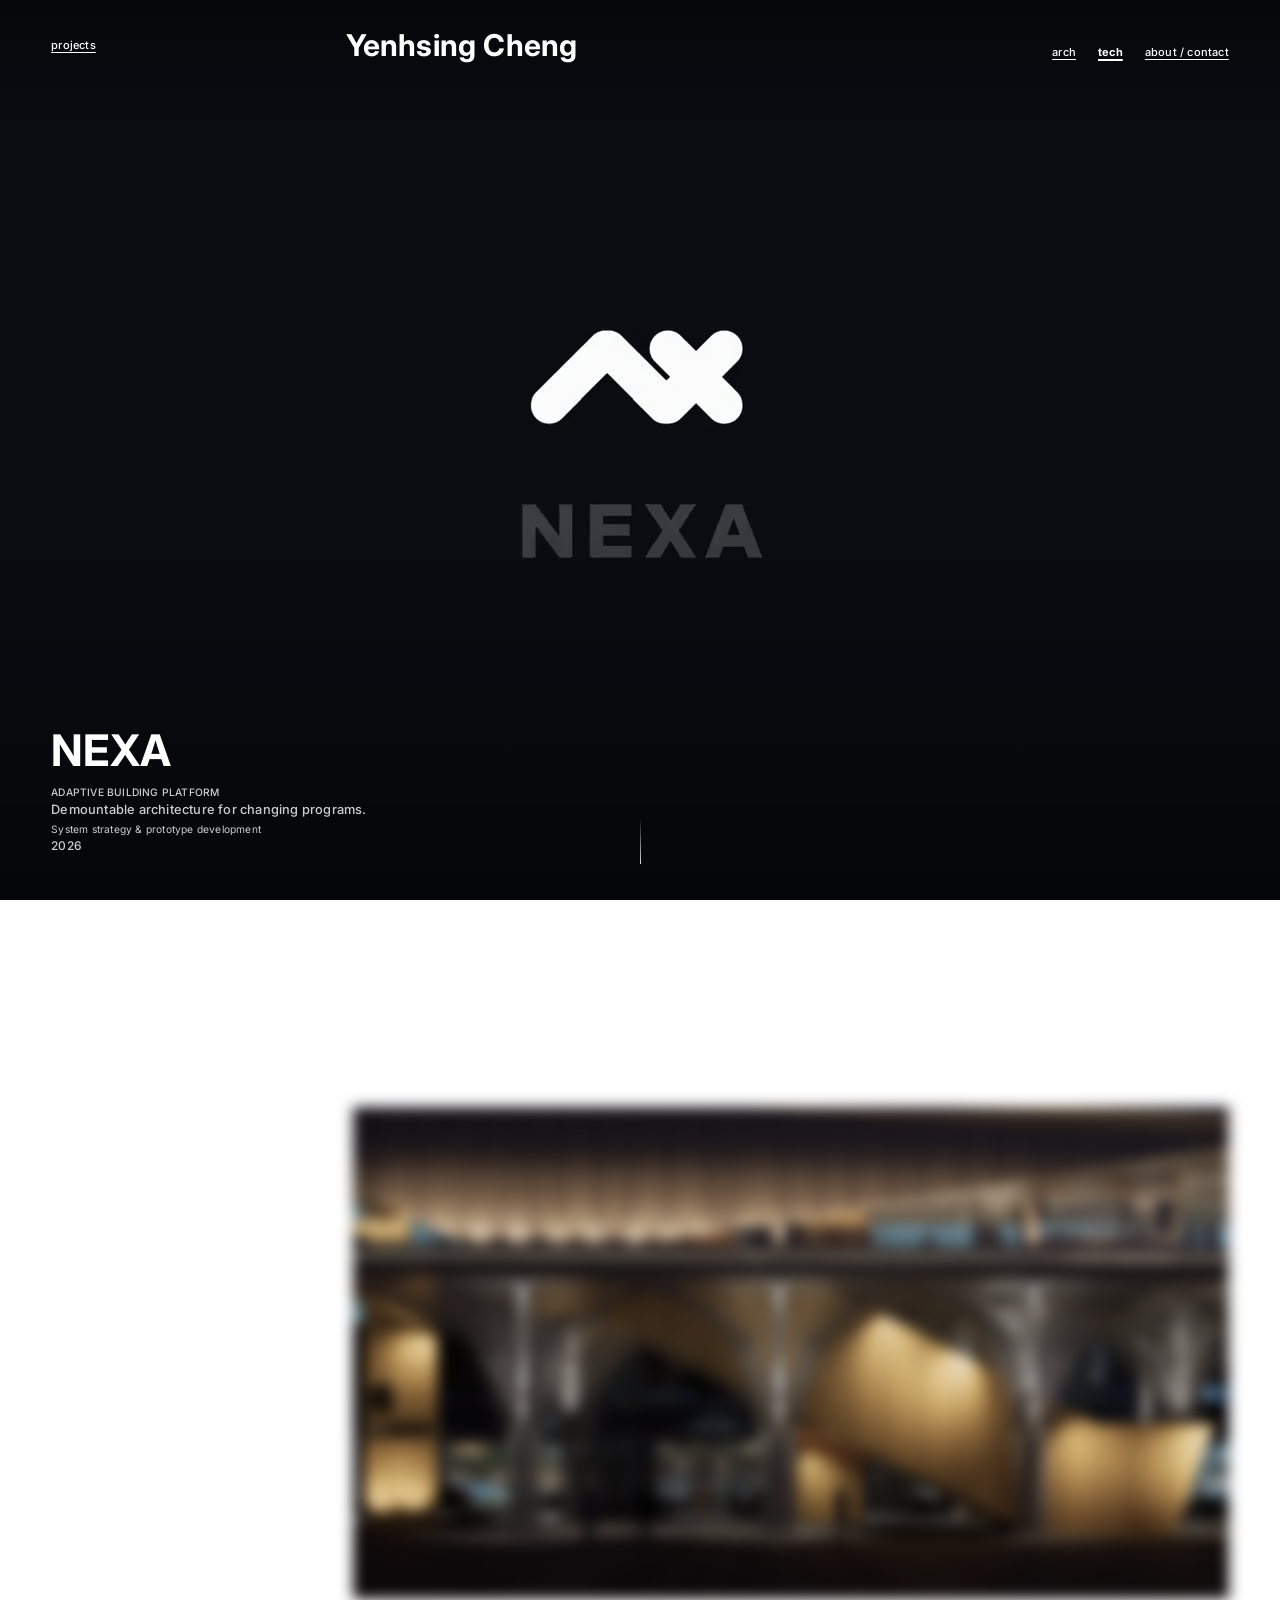
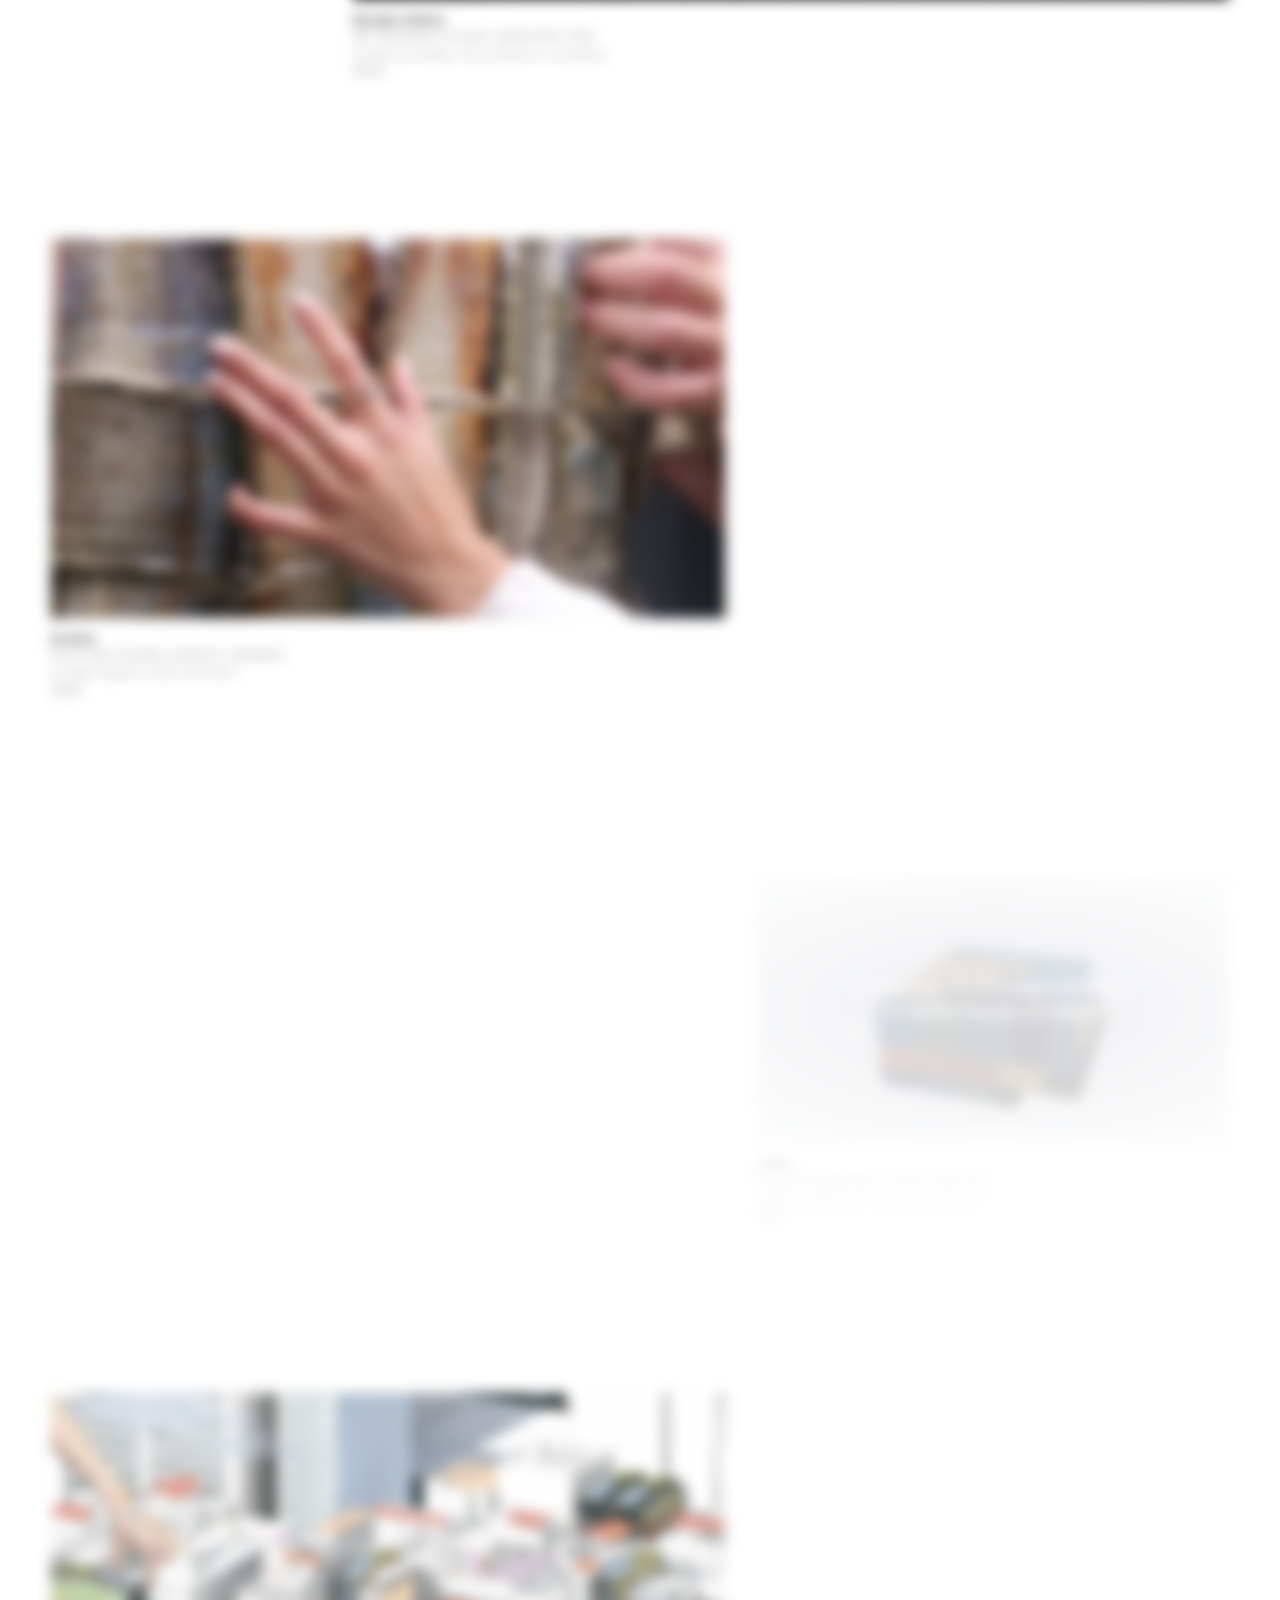
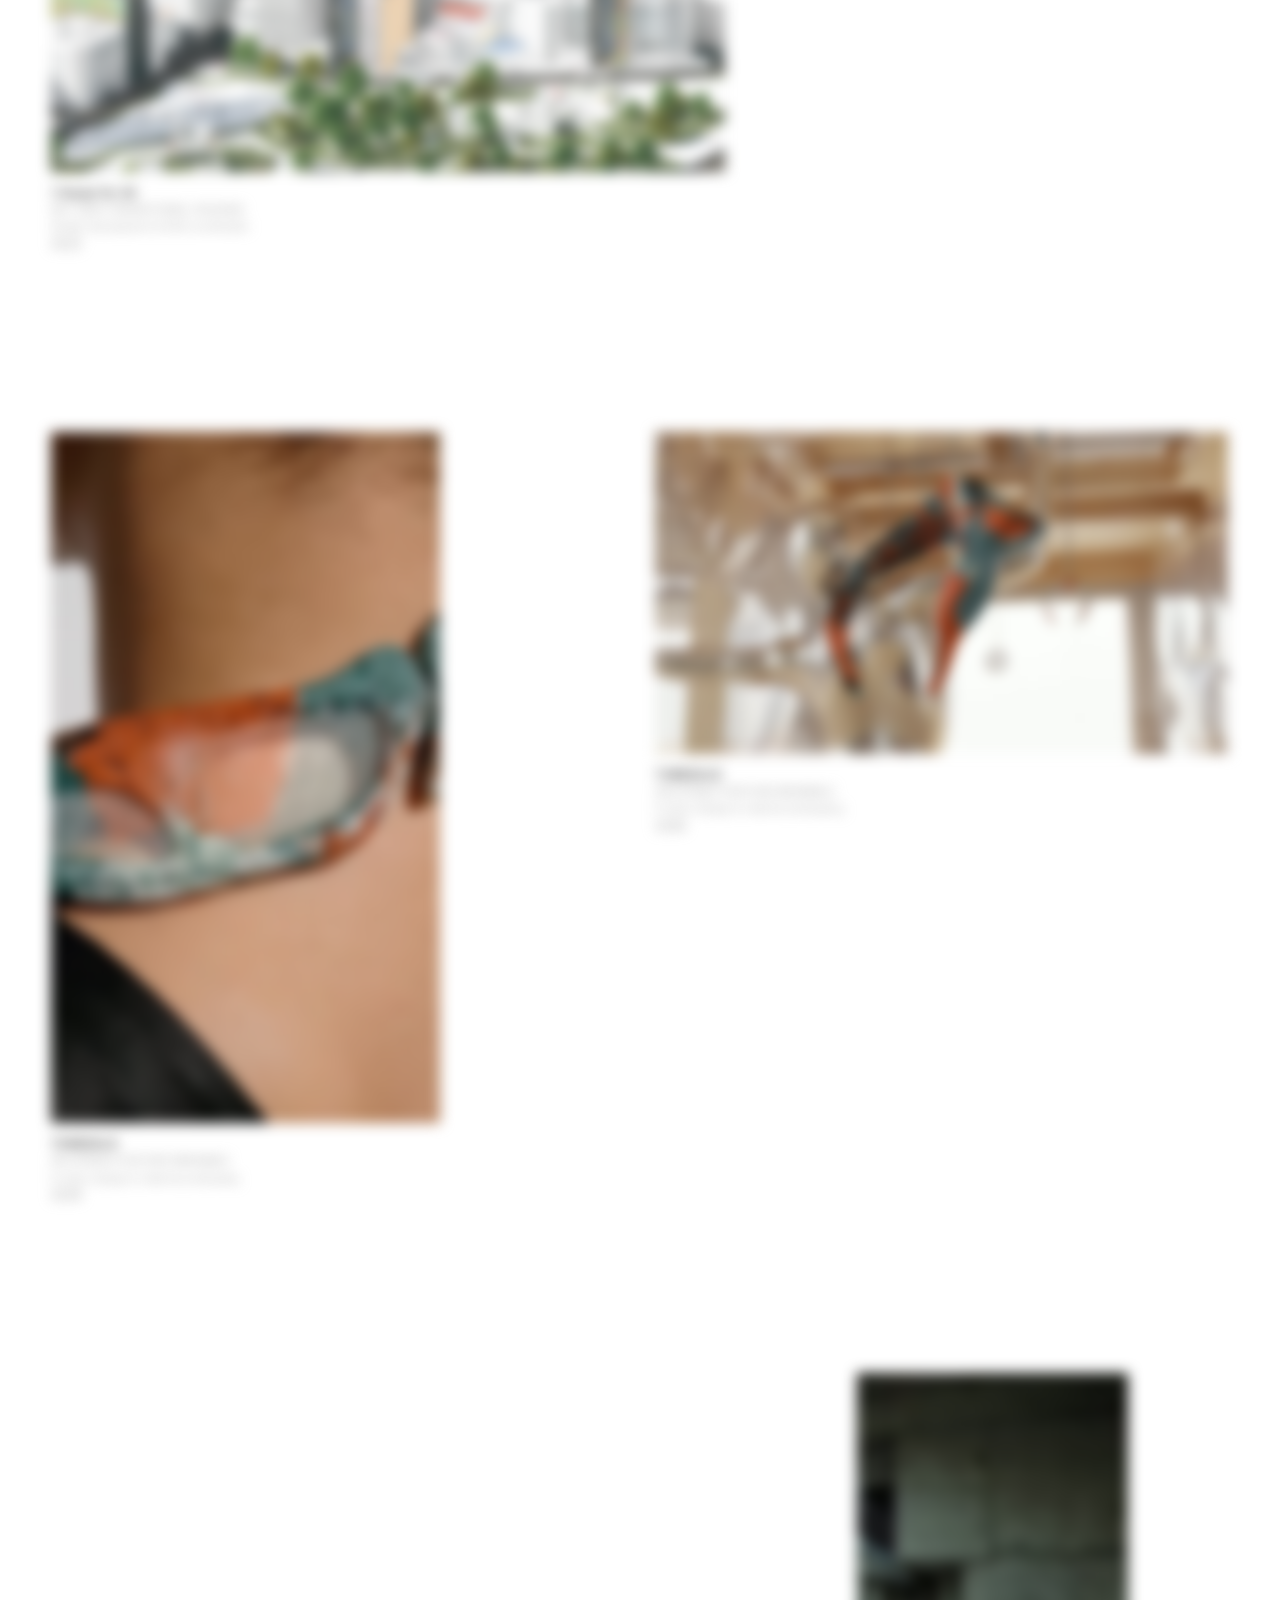
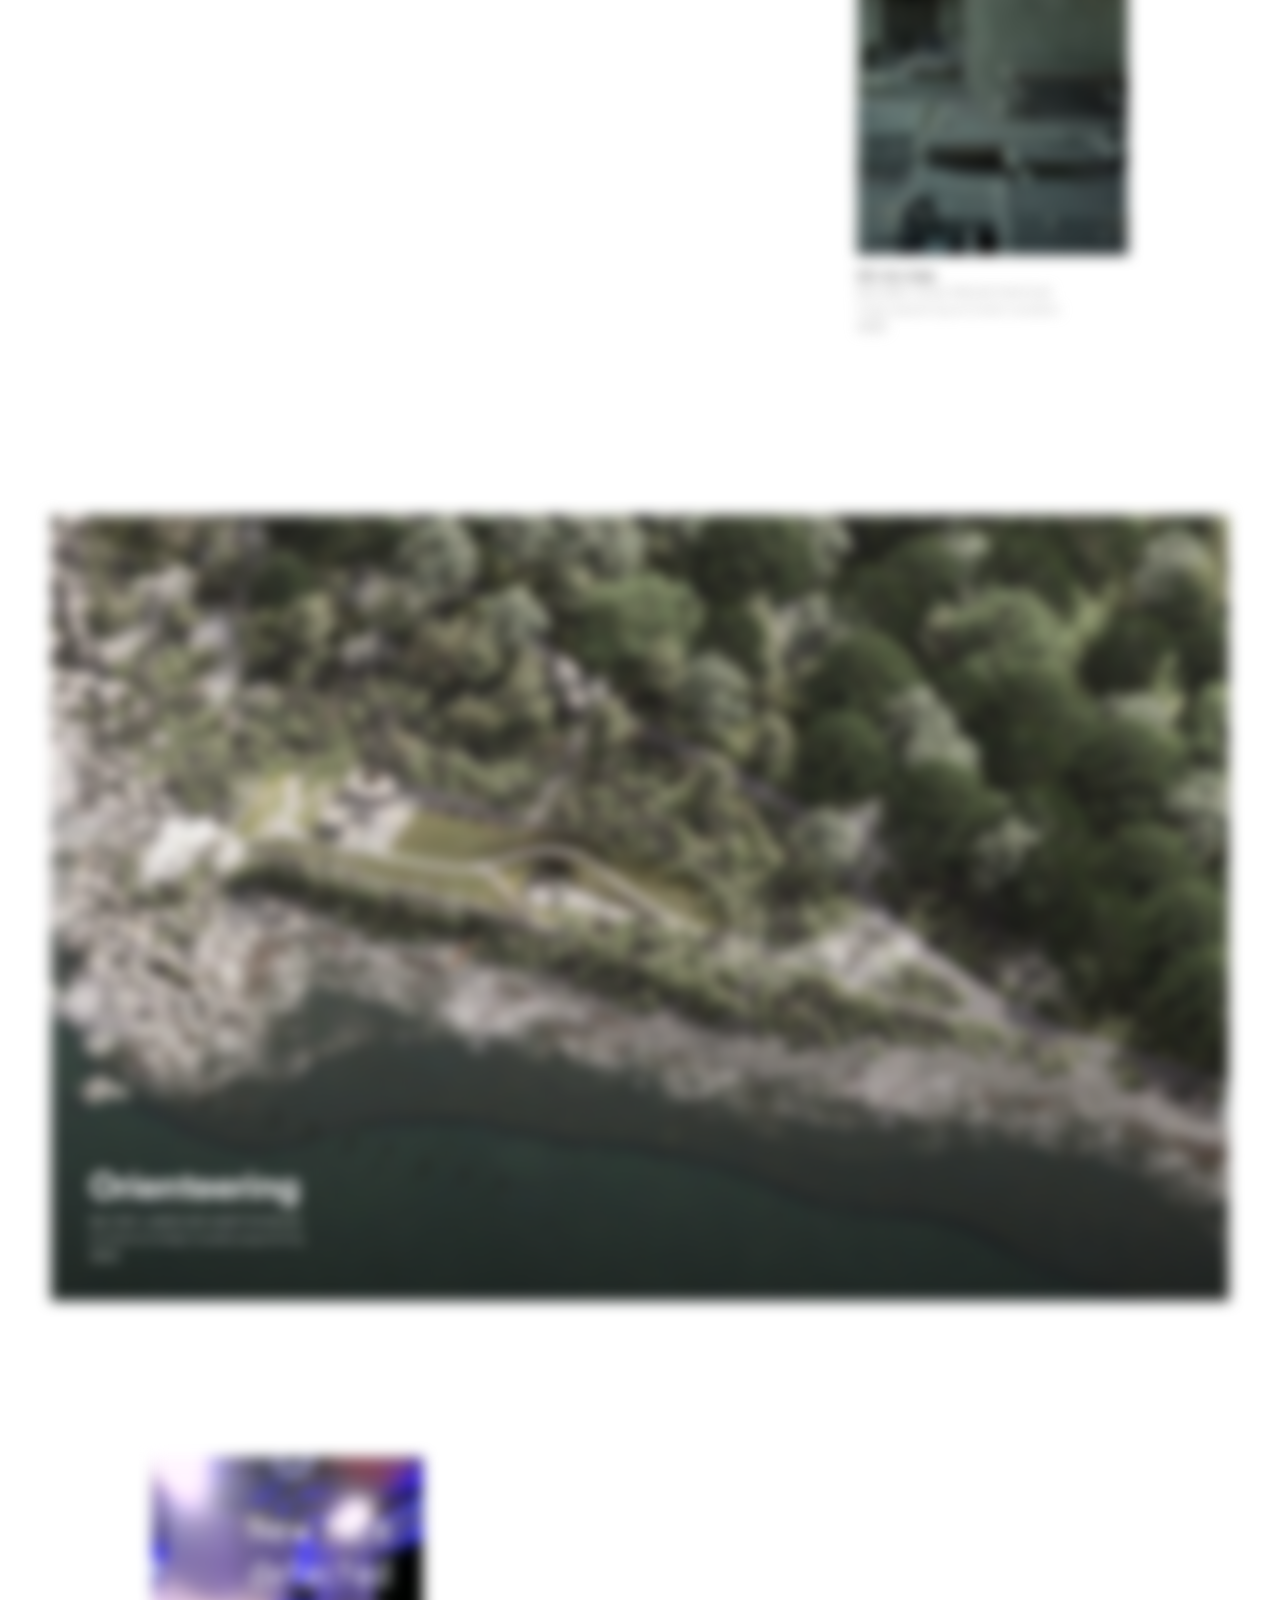
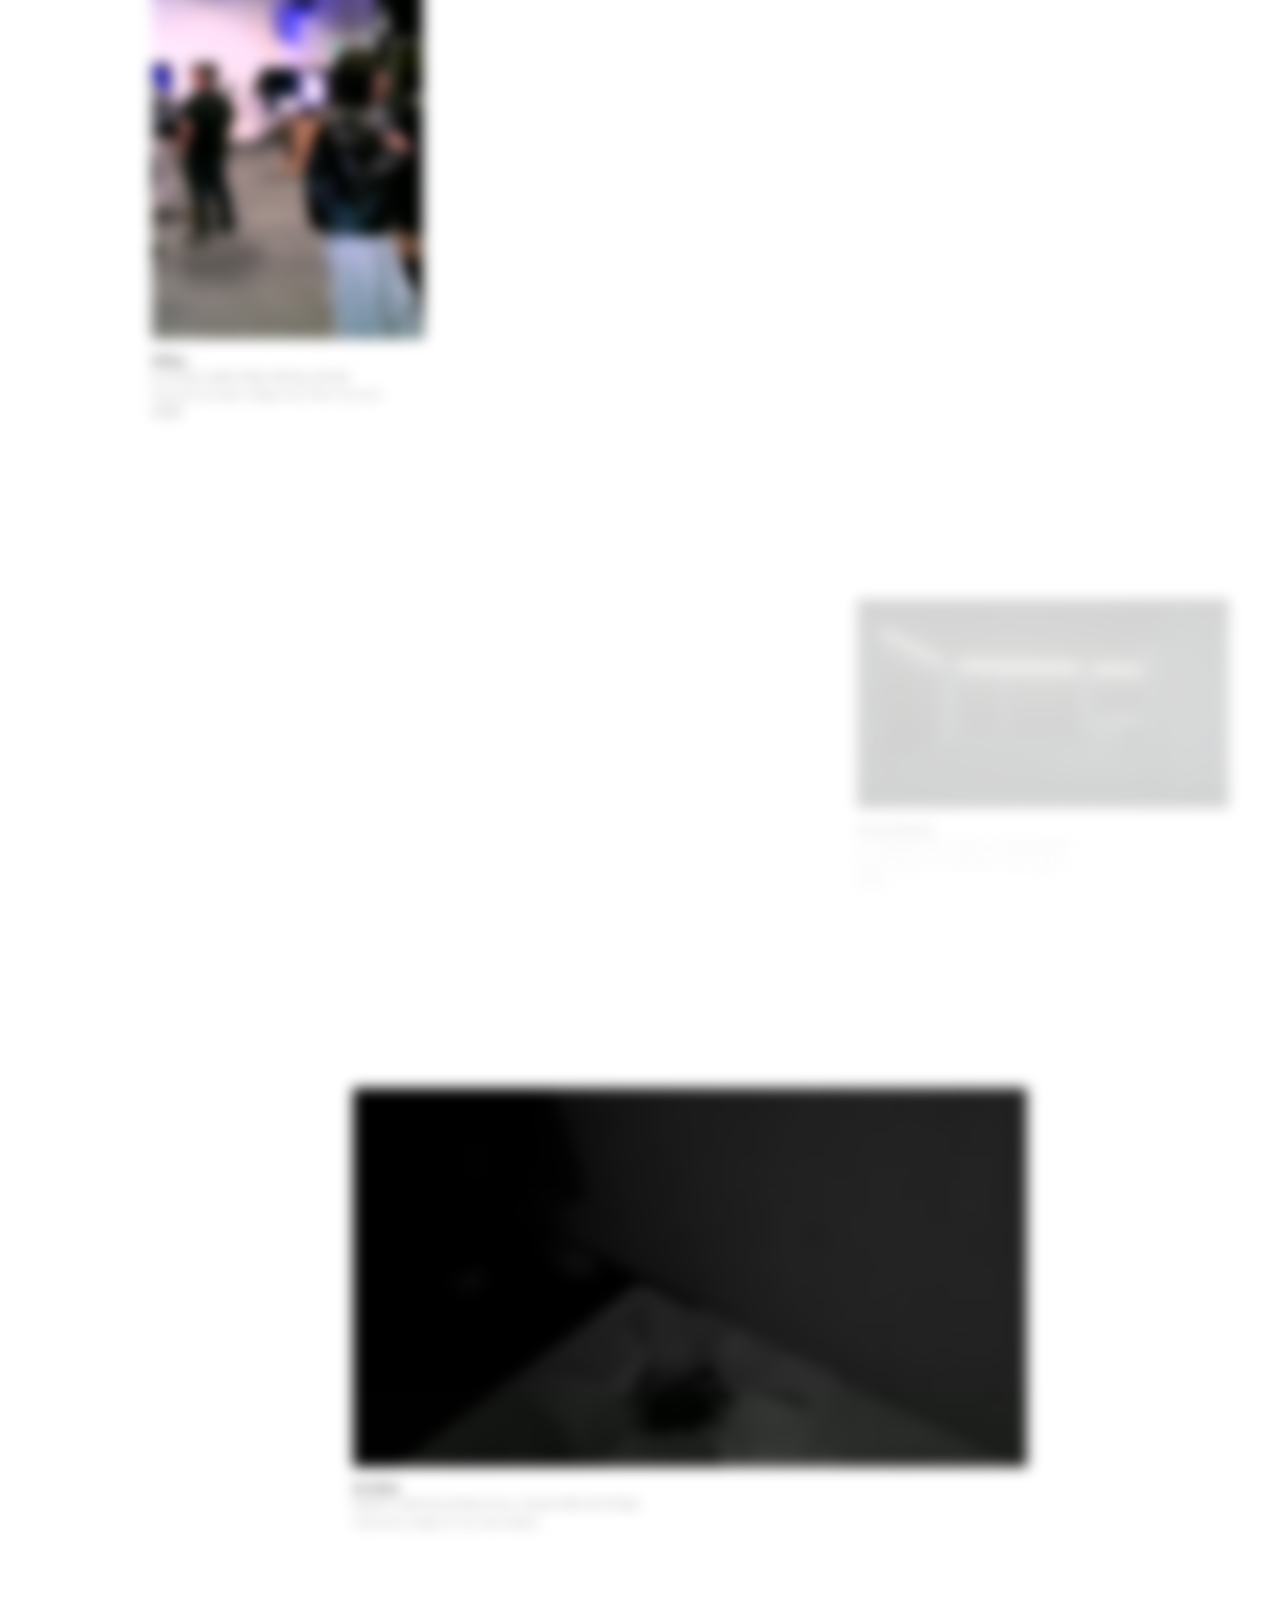
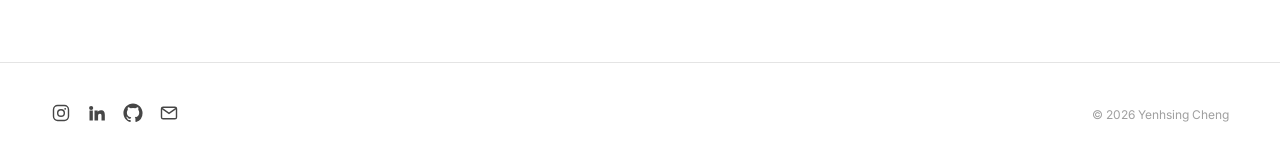
==== commit d649aad3: "Sync tech index to portfolio root" ====
--- a/index.html
+++ b/index.html
@@ -10,7 +10,7 @@
   <link rel="preconnect" href="https://fonts.googleapis.com" />
   <link rel="preconnect" href="https://fonts.gstatic.com" crossorigin />
   <link href="https://fonts.googleapis.com/css2?family=Inter:wght@300;400;500;700&family=Spectral:ital,wght@1,400&display=swap" rel="stylesheet" />
-  <link rel="stylesheet" href="v3.css?v=20260917-17" />
+  <link rel="stylesheet" href="v3.css?v=20260917-18" />
 </head>
 
 <body>
@@ -79,8 +79,9 @@
       <p class="feed__cap"><span class="feed__cap-title">HiYou</span><span class="feed__cap-cat">AI Social-Matching Installation</span><span class="feed__cap-role">Interactive System design and Unity front end</span><span class="feed__cap-year">2026</span></p>
     </a>
 
-    <a class="feed__item feed__item--portrait feed__item--threshld-primary" data-n="6" data-cat="visual" data-slide-group="threshld" href="v3-work.html?p=threshld" aria-label="THRESHLD — Inflatable Posture Wearable">
-      <div class="feed__media"><video src="images/THRESHLD/16_9_2.mp4" poster="images/posters/THRESHLD/16_9_2.jpg" muted loop playsinline preload="none" data-lazyplay></video></div>
+    <a class="feed__item feed__item--threshld-primary" data-n="6" data-cat="visual" data-ar="wide" data-slide-group="threshld" href="v3-work.html?p=threshld" aria-label="THRESHLD — Inflatable Posture Wearable">
+      <div class="feed__media"><video src="images/THRESHLD/THRESHLD.mp4" poster="images/posters/THRESHLD/THRESHLD.jpg" muted loop playsinline preload="none" data-lazyplay></video></div>
+      <p class="feed__cap"><span class="feed__cap-title">THRESHLD</span><span class="feed__cap-cat">Inflatable Posture Wearable</span><span class="feed__cap-role">Product design &amp; material prototyping</span><span class="feed__cap-year">2026</span></p>
     </a>
 
     <a class="feed__item" data-n="7" data-cat="landscape" href="v3-work.html?p=01">
--- a/v3.css
+++ b/v3.css
@@ -412,8 +412,7 @@
   aspect-ratio: 4 / 3;
 }
 /* tech index: two rows. NEXA opens on its own, landscape. The row below starts
-   with VORO, also landscape, since both clips carry burned-in horizontal text
-   that a vertical crop would cut in half, then five vertical 9:16 cards.
+   with THRESHLD as a landscape card, followed by four vertical 9:16 cards.
    --tcard is one vertical card; --twide is a landscape card of the SAME media
    height (16/9 squared), so every caption in the row sits on one line. Card
    width tracks viewport height, so both rows fit on a screen. */
@@ -422,7 +421,7 @@
   --tcard: clamp(88px, 13.5vh, 145px);
   --twide: calc(var(--tcard) * 256 / 81);
   display: grid;
-  grid-template-columns: var(--twide) repeat(5, var(--tcard));
+  grid-template-columns: var(--twide) repeat(4, var(--tcard));
   justify-content: center;
   align-content: center;
   align-items: start;
@@ -442,16 +441,16 @@
   justify-self: center;
   width: calc(var(--tcard) * 5.4);
 }
-/* the row below: VORO on the left, landscape, then the vertical cards */
-.feed.is-filtered[data-group="tech"] .feed__item[data-n="3"]  { grid-area: 2 / 1 / 3 / 2; }
-.feed.is-filtered[data-group="tech"] .feed__item[data-n="6"]  { grid-area: 2 / 2 / 3 / 3; }
-.feed.is-filtered[data-group="tech"] .feed__item[data-n="5"]  { grid-area: 2 / 3 / 3 / 4; }
-.feed.is-filtered[data-group="tech"] .feed__item[data-n="8"]  { grid-area: 2 / 4 / 3 / 5; }
-.feed.is-filtered[data-group="tech"] .feed__item[data-n="9"]  { grid-area: 2 / 5 / 3 / 6; }
-.feed.is-filtered[data-group="tech"] .feed__item[data-n="11"] { grid-area: 2 / 6 / 3 / 7; }
+/* the row below: THRESHLD on the left, landscape, then the vertical cards */
+.feed.is-filtered[data-group="tech"] .feed__item[data-n="3"]  { display: none; }
+.feed.is-filtered[data-group="tech"] .feed__item[data-n="6"]  { grid-area: 2 / 1 / 3 / 2; }
+.feed.is-filtered[data-group="tech"] .feed__item[data-n="5"]  { grid-area: 2 / 2 / 3 / 3; }
+.feed.is-filtered[data-group="tech"] .feed__item[data-n="8"]  { grid-area: 2 / 3 / 3 / 4; }
+.feed.is-filtered[data-group="tech"] .feed__item[data-n="9"]  { grid-area: 2 / 4 / 3 / 5; }
+.feed.is-filtered[data-group="tech"] .feed__item[data-n="11"] { grid-area: 2 / 5 / 3 / 6; }
 /* the two 16:9 clips keep their native shape, no crop */
 .feed.is-filtered[data-group="tech"] .feed__item[data-n="0"] .feed__media,
-.feed.is-filtered[data-group="tech"] .feed__item[data-n="3"] .feed__media {
+.feed.is-filtered[data-group="tech"] .feed__item[data-n="6"] .feed__media {
   aspect-ratio: 16 / 9;
 }
 /* one THRESHLD card is enough in the index, the flagship-store card stays on
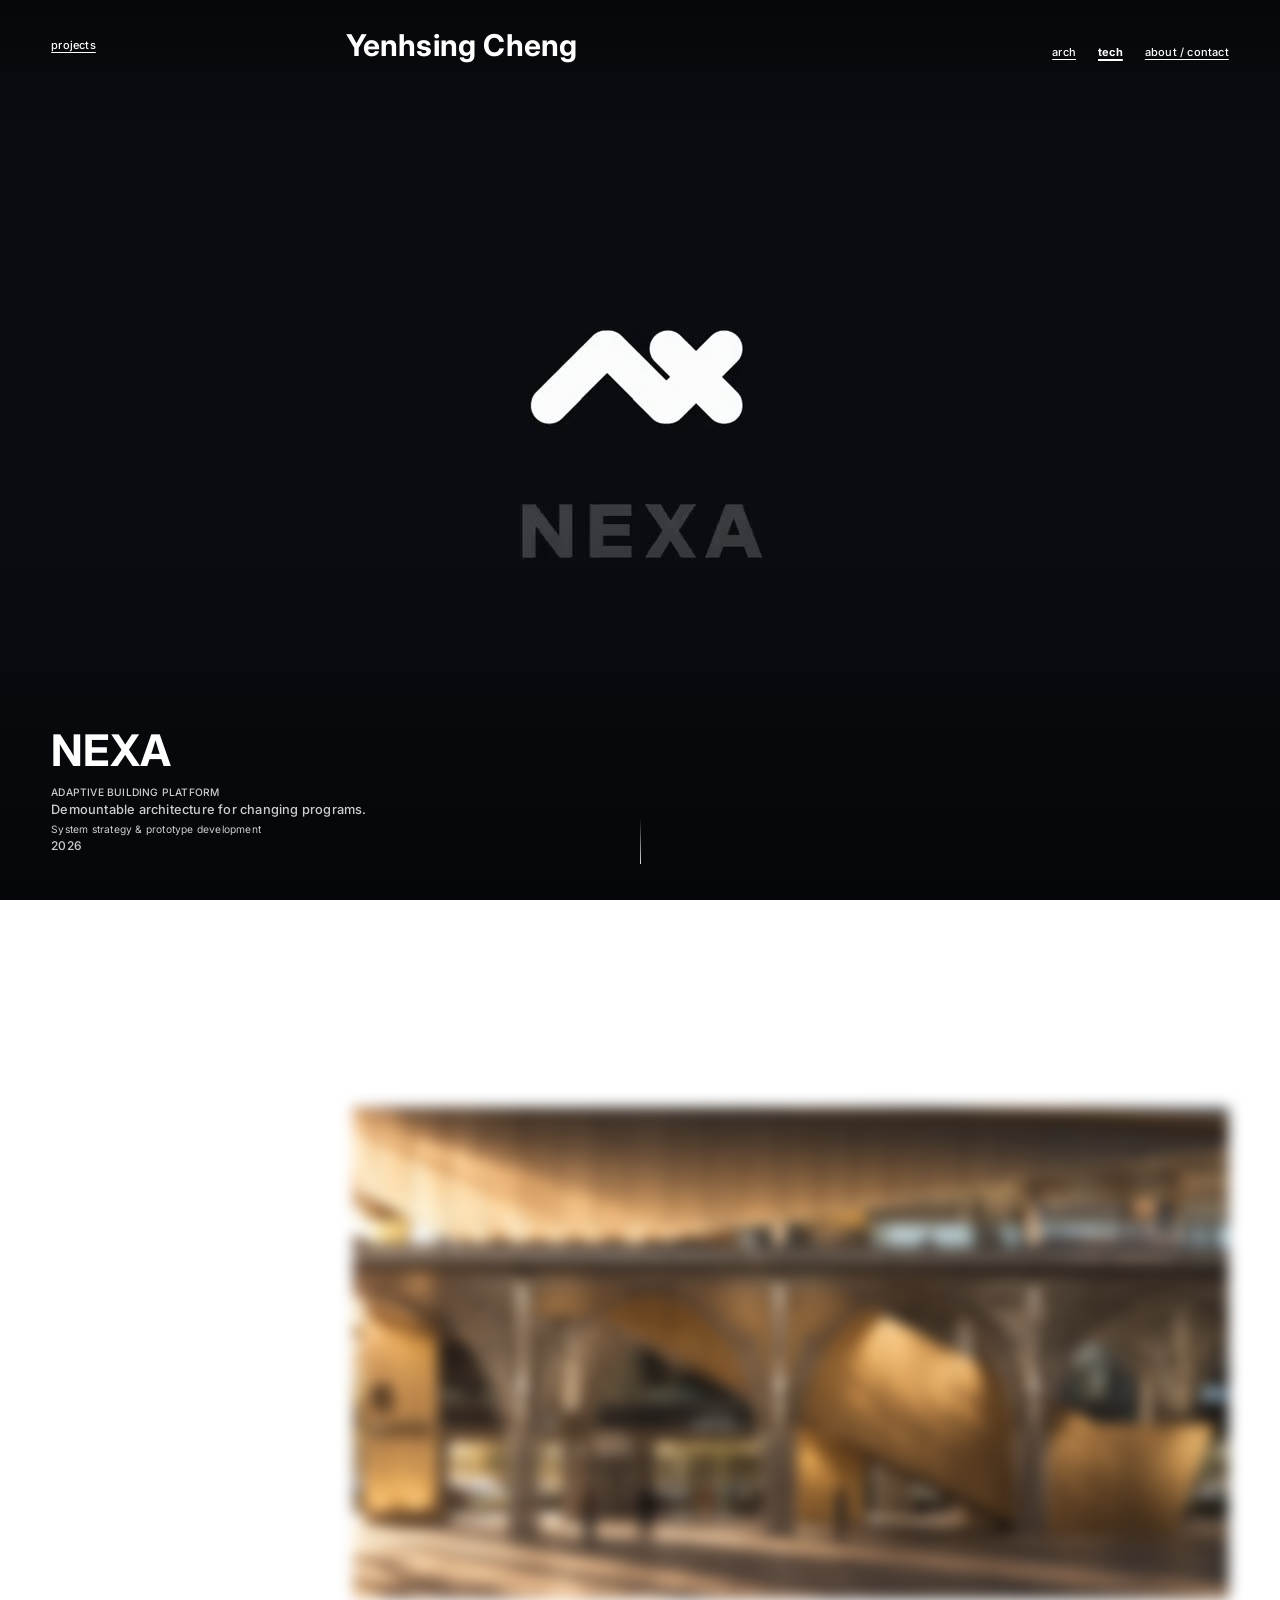
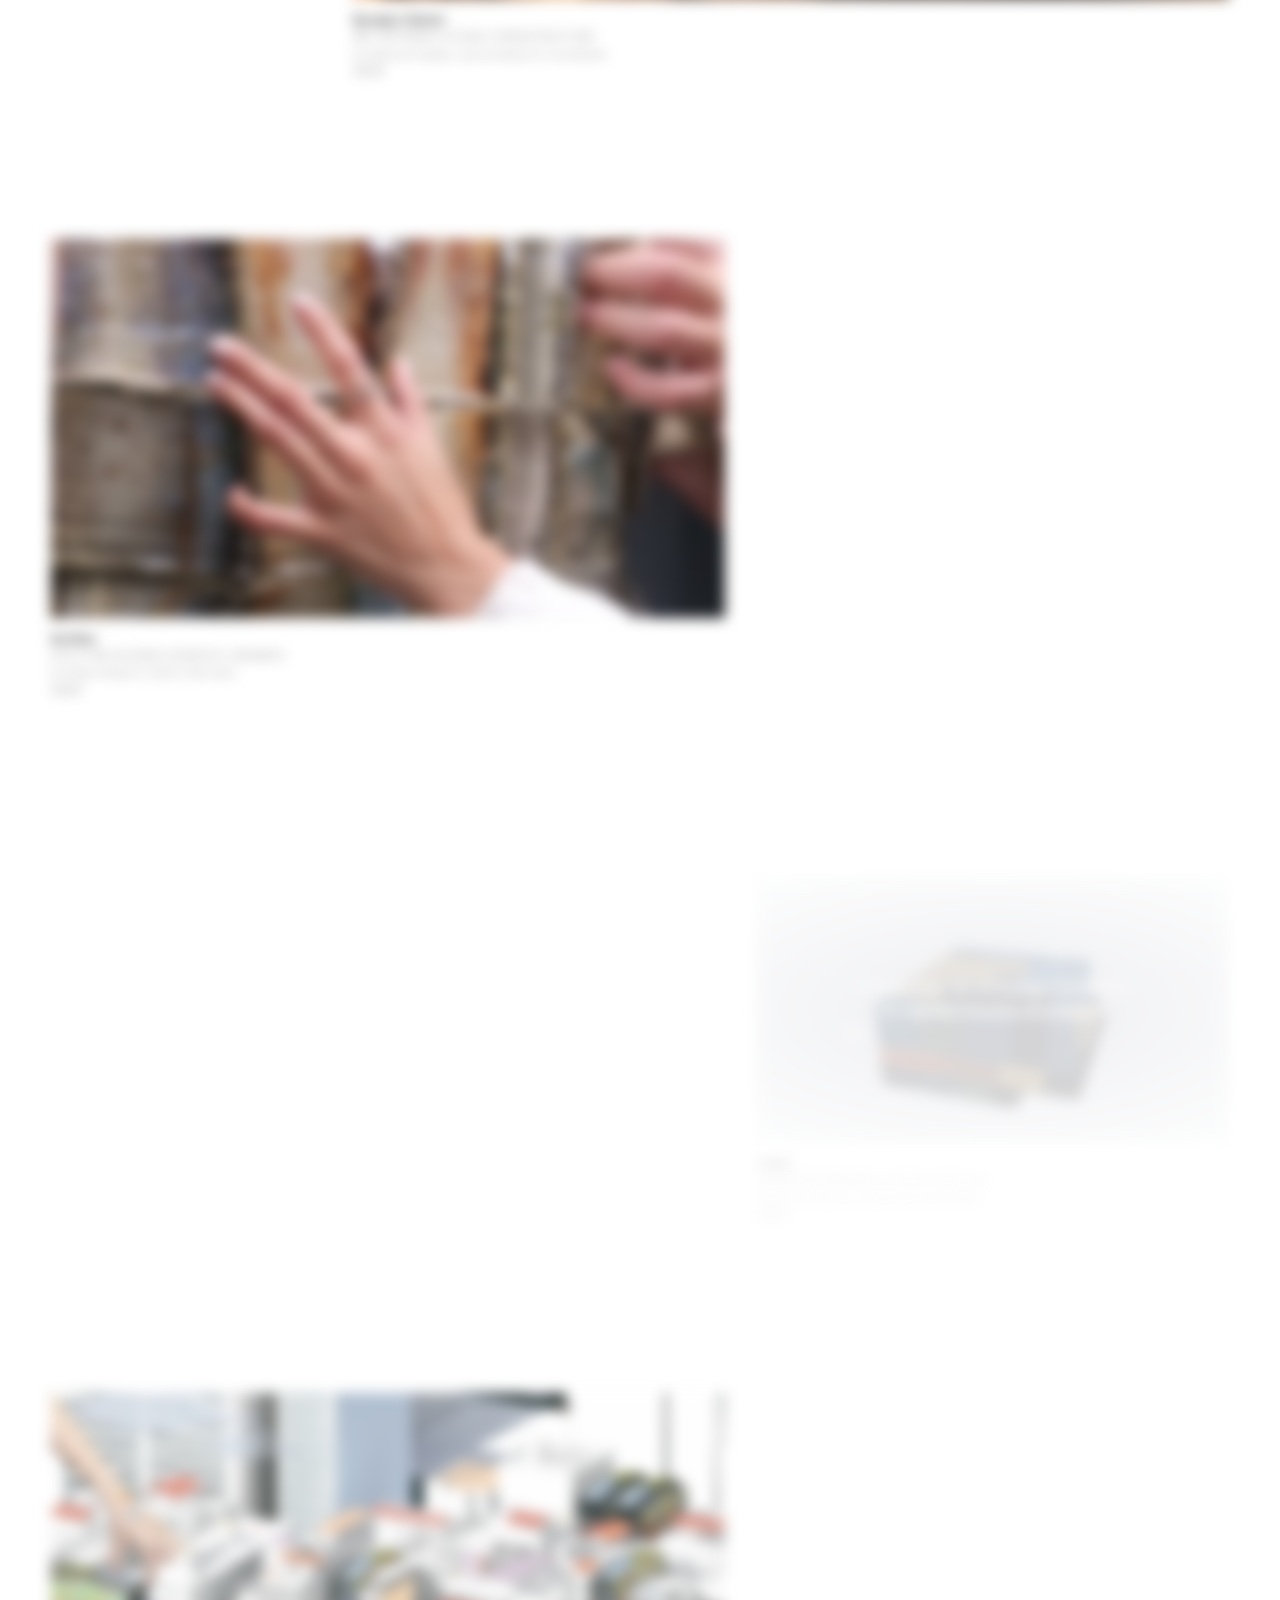
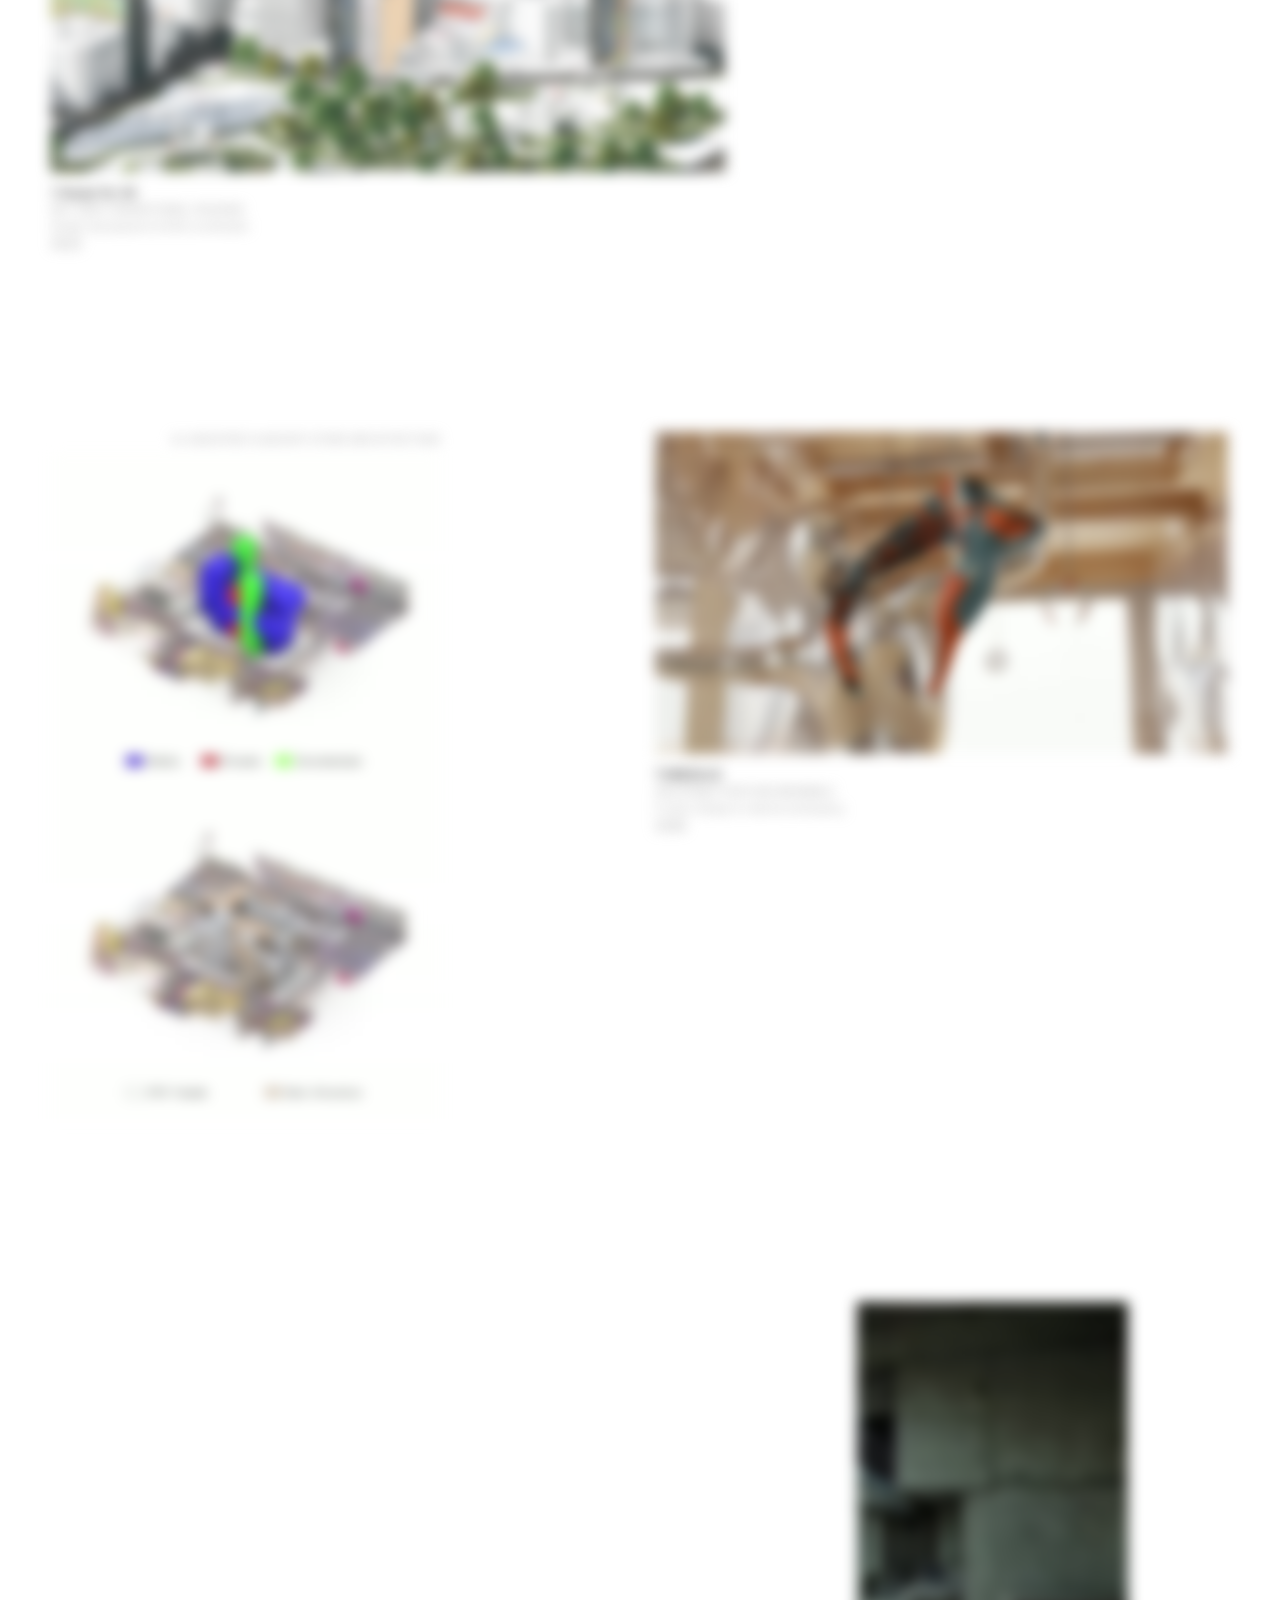
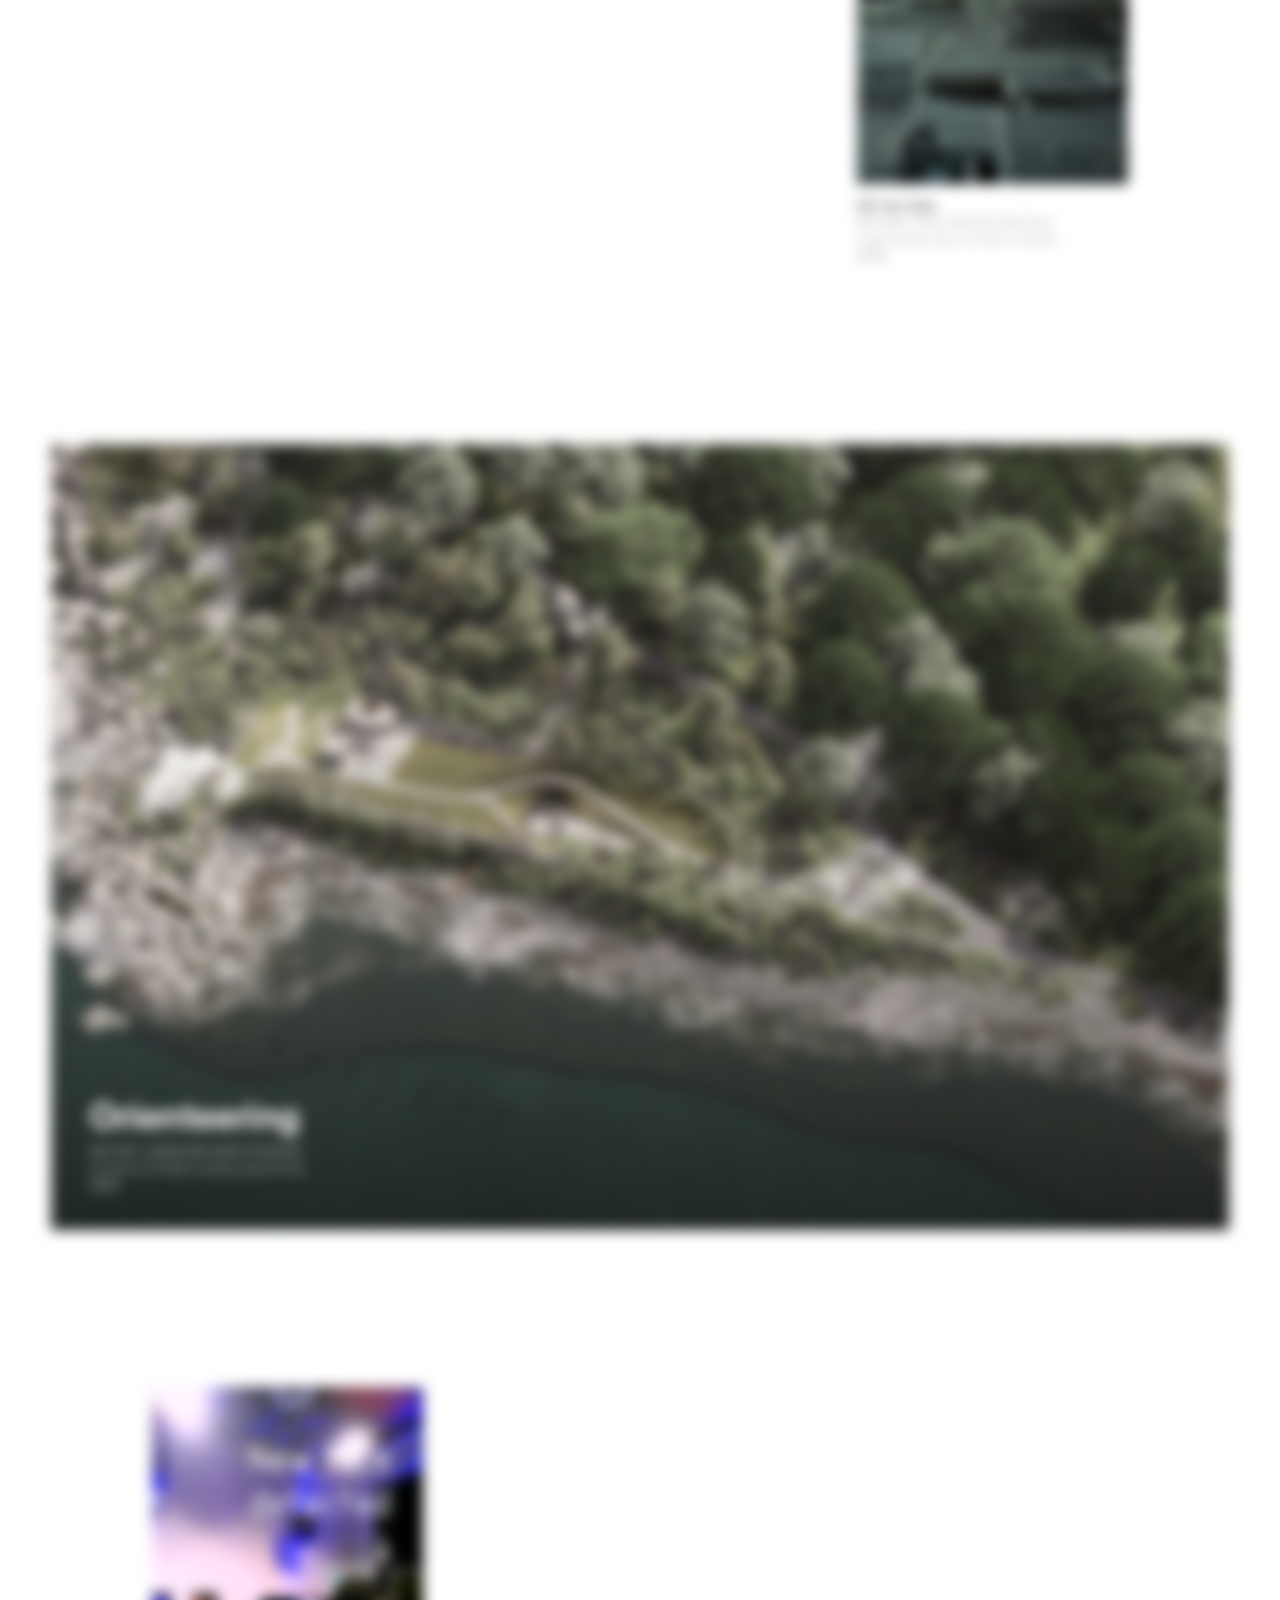
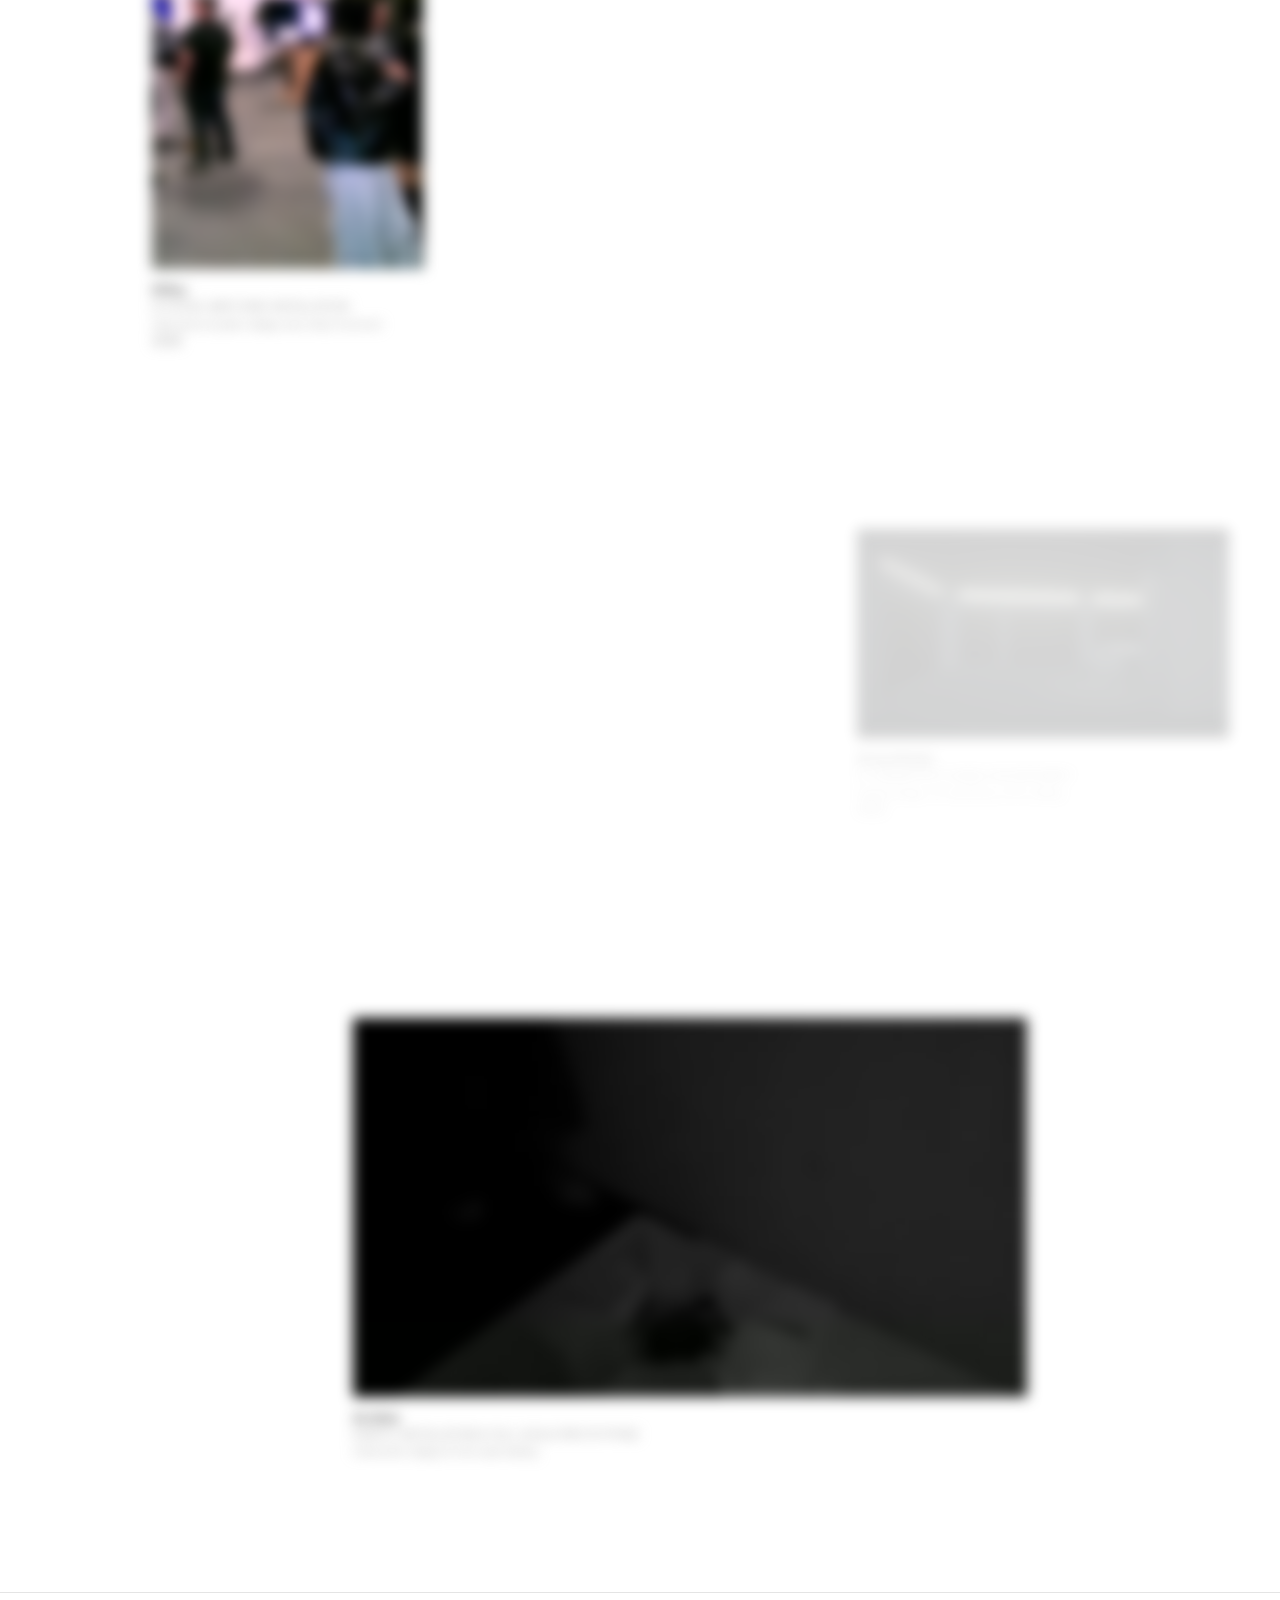
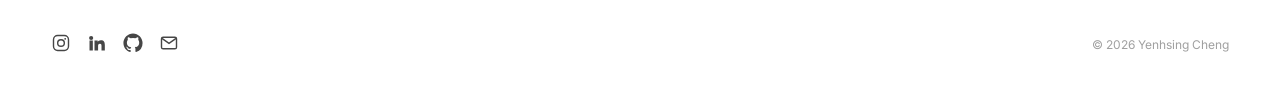
==== commit e0e5f48a: "Restore the portrait THRESHLD clip and bring in the September 20 to 21 work The left THRESHLD slot g" ====
--- a/index.html
+++ b/index.html
@@ -10,7 +10,7 @@
   <link rel="preconnect" href="https://fonts.googleapis.com" />
   <link rel="preconnect" href="https://fonts.gstatic.com" crossorigin />
   <link href="https://fonts.googleapis.com/css2?family=Inter:wght@300;400;500;700&family=Spectral:ital,wght@1,400&display=swap" rel="stylesheet" />
-  <link rel="stylesheet" href="v3.css?v=20260917-18" />
+  <link rel="stylesheet" href="v3.css?v=20260917-20" />
 </head>
 
 <body>
@@ -49,23 +49,23 @@
 
     <!-- NEXA lives on its own site, so this card links straight out (data-n="0" = the row above the collage) -->
     <a class="feed__item" data-n="0" data-cat="platform" data-ar="wide" data-external href="https://jckian.github.io/NEXA/NEXA-site.html">
-      <div class="feed__media"><video src="images/NEXA/NEXA-30s.mp4" data-landscape-src="images/NEXA/NEXA-30s.mp4" data-portrait-src="images/NEXA/nexa-120s-9x16-v18.mp4" poster="images/posters/NEXA/nexa-wide-16x9-v4.jpg?v=20260917" muted loop playsinline preload="metadata" data-lazyplay></video></div>
+      <div class="feed__media"><video src="images/NEXA/NEXA-30s.mp4" data-landscape-src="images/NEXA/NEXA-30s.mp4" data-portrait-src="images/NEXA/nexa-120s-9x16-v18.mp4" poster="images/posters/NEXA/nexa-wide-16x9-v4.jpg?v=20260917" muted loop playsinline webkit-playsinline autoplay preload="metadata" data-lazyplay></video></div>
       <p class="feed__cap"><span class="feed__position">Licensed Architect · Computational Designer</span><span class="feed__cap-title">NEXA</span><span class="feed__cap-cat">Adaptive Building Platform</span><span class="feed__cap-note">Demountable architecture for changing programs.</span><span class="feed__cap-role">System strategy &amp; prototype development</span><span class="feed__cap-year">2026</span></p>
       <span class="feed__scroll" aria-hidden="true"></span>
     </a>
 
     <a class="feed__item" data-n="1" data-cat="public" href="v3-work.html?p=03">
-      <div class="feed__media"><img src="images/banqiao-station/work-03-02.webp" alt="Banqiao Station Entrance, night view under the lit canopy" loading="lazy"></div>
+      <div class="feed__media"><img src="images/banqiao-station/work-03-02.webp?v=20260921" alt="Banqiao Station Entrance, night view under the lit canopy" loading="lazy"></div>
       <p class="feed__cap"><span class="feed__cap-title">Banqiao Station</span><span class="feed__cap-cat">MRT Entrance &amp; Public Infrastructure</span><span class="feed__cap-role">Architectural design, documentation &amp; coordination</span><span class="feed__cap-year">2023</span></p>
     </a>
 
     <a class="feed__item" data-n="2" data-cat="housing" href="v3-work.html?p=04">
-      <div class="feed__media"><video src="images/earthen/clips/Video%20Project%2022.mp4" poster="images/posters/earthen/clips/Video%20Project%2022.jpg" muted loop playsinline preload="none" data-lazyplay></video></div>
+      <div class="feed__media"><video src="images/earthen/clips/Video%20Project%2022.mp4" poster="images/posters/earthen/clips/Video%20Project%2022.jpg" muted loop playsinline webkit-playsinline autoplay preload="metadata" data-lazyplay></video></div>
       <p class="feed__cap"><span class="feed__cap-title">Earthen</span><span class="feed__cap-cat">Post-Fire Housing &amp; Robotic Ceramics</span><span class="feed__cap-role">Envelope design &amp; robotic fabrication</span><span class="feed__cap-year">2025</span></p>
     </a>
 
     <a class="feed__item" data-n="3" data-cat="visual" data-ar="wide" href="v3-work.html?p=voro">
-      <div class="feed__media"><video src="images/VORO/VORO-video.mp4" poster="images/posters/VORO/VORO-video.jpg" muted loop playsinline preload="none" data-lazyplay></video></div>
+      <div class="feed__media"><video src="images/VORO/VORO-video.mp4" poster="images/posters/VORO/VORO-video.jpg" muted loop playsinline webkit-playsinline autoplay preload="metadata" data-lazyplay></video></div>
       <p class="feed__cap"><span class="feed__cap-title">VORO</span><span class="feed__cap-cat">Generative Massing &amp; Structure Tool</span><span class="feed__cap-role">System architecture &amp; real-time 3D interface</span><span class="feed__cap-year">2026</span></p>
     </a>
 
@@ -75,13 +75,13 @@
     </a>
 
     <a class="feed__item feed__item--portrait" data-n="5" data-cat="visual" href="v3-work.html?p=hiyou">
-      <div class="feed__media"><video src="images/hi-you/HiYou.mp4" poster="images/posters/hi-you/HiYou.jpg" muted loop playsinline preload="none" data-lazyplay></video></div>
+      <div class="feed__media"><video src="images/hi-you/HiYou.mp4" poster="images/posters/hi-you/HiYou.jpg" muted loop playsinline webkit-playsinline autoplay preload="metadata" data-lazyplay></video></div>
       <p class="feed__cap"><span class="feed__cap-title">HiYou</span><span class="feed__cap-cat">AI Social-Matching Installation</span><span class="feed__cap-role">Interactive System design and Unity front end</span><span class="feed__cap-year">2026</span></p>
     </a>
 
-    <a class="feed__item feed__item--threshld-primary" data-n="6" data-cat="visual" data-ar="wide" data-slide-group="threshld" href="v3-work.html?p=threshld" aria-label="THRESHLD — Inflatable Posture Wearable">
-      <div class="feed__media"><video src="images/THRESHLD/THRESHLD.mp4" poster="images/posters/THRESHLD/THRESHLD.jpg" muted loop playsinline preload="none" data-lazyplay></video></div>
-      <p class="feed__cap"><span class="feed__cap-title">THRESHLD</span><span class="feed__cap-cat">Inflatable Posture Wearable</span><span class="feed__cap-role">Product design &amp; material prototyping</span><span class="feed__cap-year">2026</span></p>
+    <a class="feed__item feed__item--portrait feed__item--threshld-primary" data-n="6" data-cat="visual" data-slide-group="threshld" href="v3-work.html?p=threshld" aria-label="THRESHLD — Inflatable Posture Wearable">
+      <p class="feed__tag">AI-Assisted Flagship Store Architecture</p>
+      <div class="feed__media"><video src="images/THRESHLD/16_9_2.mp4?v=20260921" poster="images/posters/THRESHLD/16_9_2.jpg?v=20260921" muted loop playsinline webkit-playsinline autoplay preload="metadata" data-lazyplay></video></div>
     </a>
 
     <a class="feed__item" data-n="7" data-cat="landscape" href="v3-work.html?p=01">
@@ -90,24 +90,26 @@
     </a>
 
     <a class="feed__item feed__item--portrait" data-n="8" data-cat="event" href="v3-work.html?p=sciarc-gala">
-      <div class="feed__media"><video src="images/sciarc-gala/SCIArcGalaFinalVideo.mp4" poster="images/posters/sciarc-gala/SCIArcGalaFinalVideo.jpg" muted loop playsinline preload="none" data-lazyplay></video></div>
+      <div class="feed__media"><video src="images/sciarc-gala/SCIArcGalaFinalVideo.mp4" poster="images/posters/sciarc-gala/SCIArcGalaFinalVideo.jpg" muted loop playsinline webkit-playsinline autoplay preload="metadata" data-lazyplay></video></div>
       <p class="feed__cap"><span class="feed__cap-title">SCI-Arc Gala</span><span class="feed__cap-cat">Building-Scale Projection Film</span><span class="feed__cap-role">Image sequencing and motion transitions</span><span class="feed__cap-year">2025</span></p>
     </a>
 
     <a class="feed__item" data-n="9" data-cat="visual" href="v3-work.html?p=05">
-      <div class="feed__media"><video src="images/dreamstudio/clips/vide_ltest1_1.mp4?v=20260701" poster="images/posters/dreamstudio/clips/vide_ltest1_1.jpg" muted playsinline preload="none" data-lazyplay data-playlist="05"></video></div>
+      <div class="feed__media"><video src="images/dreamstudio/clips/vide_ltest1_1.mp4?v=20260701" poster="images/posters/dreamstudio/clips/vide_ltest1_1.jpg" muted playsinline webkit-playsinline autoplay preload="metadata" data-lazyplay data-playlist="05"></video></div>
       <p class="feed__cap"><span class="feed__cap-title">DreamStudio</span><span class="feed__cap-cat">AI-Generated Playable Environment</span><span class="feed__cap-role">Spatial design, AI workflows &amp; film editing</span><span class="feed__cap-year">2022</span></p>
     </a>
 
     <a class="feed__item feed__item--threshld-secondary" data-n="10" data-cat="visual" data-ar="wide" data-slide-group="threshld" href="v3-work.html?p=threshld">
-      <div class="feed__media"><video src="images/THRESHLD/mvLYsvfeKxzzeysLGpoI3_844fd4faae1c40de9c0b257b125353bb.mp4" poster="images/posters/THRESHLD/mvLYsvfeKxzzeysLGpoI3_844fd4faae1c40de9c0b257b125353bb.jpg" muted loop playsinline preload="none" data-lazyplay></video></div>
+      <div class="feed__media"><video src="images/THRESHLD/mvLYsvfeKxzzeysLGpoI3_844fd4faae1c40de9c0b257b125353bb.mp4" poster="images/posters/THRESHLD/mvLYsvfeKxzzeysLGpoI3_844fd4faae1c40de9c0b257b125353bb.jpg" muted loop playsinline webkit-playsinline autoplay preload="metadata" data-lazyplay></video></div>
       <p class="feed__cap"><span class="feed__cap-title">THRESHLD</span><span class="feed__cap-cat">Inflatable Posture Wearable</span><span class="feed__cap-role">Product design &amp; material prototyping</span><span class="feed__cap-year">2026</span></p>
     </a>
 
     <a class="feed__item" data-n="11" data-cat="archive" href="v3-work.html?p=archive">
-      <div class="feed__media"><video src="images/archive/kaleidoscope.mp4" poster="images/posters/archive/kaleidoscope.jpg" muted loop playsinline preload="none" data-lazyplay></video></div>
+      <div class="feed__media"><video src="images/archive/kaleidoscope.mp4" poster="images/posters/archive/kaleidoscope.jpg" muted loop playsinline webkit-playsinline autoplay preload="metadata" data-lazyplay></video></div>
       <p class="feed__cap"><span class="feed__cap-title">Archive</span><span class="feed__cap-cat">Kinetic Installation &amp; Full-Scale Prototyping</span><span class="feed__cap-role">Interaction design &amp; full-scale testing</span></p>
     </a>
+
+    <a class="feed__portfolio-download" href="assets/Yenhsing-Cheng-Portfolio-2026.pdf" download>Download portfolio PDF</a>
 
   </main>
 
@@ -138,16 +140,11 @@
   <!-- ABOUT overlay (V2-style: text + credentials + skills marquee) -->
   <section class="aboutview" id="aboutView" aria-hidden="true">
     <div class="aboutview__inner">
+      <a class="aboutview__download" href="assets/Yenhsing-Cheng-Portfolio-2026.pdf" download>Download portfolio PDF</a>
       <div class="aboutview__main">
         <p class="aboutview__eyebrow">Licensed Architect · Computational Designer</p>
-        <p class="aboutview__body">I'm a Taiwan-licensed architect and computational designer based in Los Angeles, completing an M.S. in Architectural Technologies at SCI-Arc. I work across architectural delivery, BIM coordination, generative systems, interactive installations, and robotic fabrication.</p>
+        <p class="aboutview__body">I'm a Taiwan-licensed architect and computational designer based in Los Angeles with an M.S. in Architectural Technologies from SCI-Arc. I work across architectural delivery, BIM coordination, generative systems, interactive installations, and robotic fabrication.</p>
         <p class="aboutview__body">I'm interested in the point where a design idea becomes a working system: a coordinated model, a tested assembly, or a tool that helps teams make better decisions earlier.</p>
-        <p class="aboutview__availability">Los Angeles / Taipei · Available for architectural design and design technology opportunities</p>
-        <div class="aboutview__actions" aria-label="Portfolio and résumé links">
-          <a href="assets/Yenhsing-Cheng-Portfolio-2026.pdf" download>Download portfolio PDF</a>
-          <a href="https://www.linkedin.com/in/yenhsing-cheng" target="_blank" rel="noopener">Résumé / LinkedIn</a>
-          <a href="mailto:jckiancheng@gmail.com">jckiancheng@gmail.com</a>
-        </div>
         <div class="aboutview__cols">
           <div>
             <h3>Certifications &amp; Awards</h3>
@@ -169,10 +166,10 @@
           <div>
             <h3>Experience</h3>
             <ul class="aboutview__experience">
-              <li><strong>AI Training BIM Modeler</strong><span>illoca · Remote, California · 2024-25</span><small>Prepared and reviewed BIM model data for AI-training workflows.</small></li>
-              <li><strong>Project Manager</strong><span>Chunghwa Post · Taiwan · 2023-25</span><small>Managed project coordination, schedules, and cross-team delivery.</small></li>
-              <li><strong>BIM Engineer / Designer</strong><span>Arch-Square · Taiwan · 2024-25</span><small>Developed architectural design, BIM coordination, and construction documentation for public infrastructure.</small></li>
-              <li><strong>Architectural Designer</strong><span>Sumtect · Taiwan · 2020-21</span><small>Supported design development, architectural modelling, and drawing production.</small></li>
+              <li>AI Training BIM Modeler · illoca · Remote, California · 2024-25</li>
+              <li>Project Manager · Chunghwa Post · Taiwan · 2023-25</li>
+              <li>BIM Engineer / Designer · Arch-Square · Taiwan · 2024-25</li>
+              <li>Architectural Designer · Sumtect · Taiwan · 2020-21</li>
             </ul>
           </div>
         </div>
@@ -276,7 +273,7 @@
     </div>
   </section>
 
-  <script src="v3.js?v=20260917-8"></script>
+  <script src="v3.js?v=20260917-9"></script>
   <script>
     /* video-in-view playback + fade-in */
     initFeedPlaylists();
@@ -300,6 +297,7 @@
       });
       groupLinks.forEach((a) => a.classList.toggle('is-active', a.dataset.group === group));
       syncHeroHeader();   /* filtering drops the full-screen opener, the header goes back to white */
+      requestAnimationFrame(refreshIndexVideos);
     }
 
     groupLinks.forEach((a) => {
--- a/v3.css
+++ b/v3.css
@@ -232,6 +232,20 @@
 }
 .feed__cap-year { display: block; color: var(--cap); }
 
+/* THRESHLD carries a second reading, the store built from the same idea. The label
+   sits above the portrait clip and lines up with its right edge, so it names the
+   other half of the project without covering any footage. */
+.feed__tag {
+  margin: 0 0 8px;
+  color: var(--cap);
+  font-size: clamp(9px, .8vw, 11px);
+  font-weight: 500;
+  letter-spacing: .06em;
+  line-height: 1.4;
+  text-align: right;
+  text-transform: uppercase;
+}
+
 /* deterministic placement: every project owns a separate row, alternating across
    the grid without ever becoming a side-by-side pair. */
 /* n=0: the lead entry opens full-viewport and full-bleed, with the fixed
@@ -411,48 +425,8 @@
 .feed.is-filtered .feed__media {
   aspect-ratio: 4 / 3;
 }
-/* tech index: two rows. NEXA opens on its own, landscape. The row below starts
-   with THRESHLD as a landscape card, followed by four vertical 9:16 cards.
-   --tcard is one vertical card; --twide is a landscape card of the SAME media
-   height (16/9 squared), so every caption in the row sits on one line. Card
-   width tracks viewport height, so both rows fit on a screen. */
-.feed.is-filtered[data-group="tech"] {
-  --tgap: clamp(12px, 1.4vw, 22px);
-  --tcard: clamp(88px, 13.5vh, 145px);
-  --twide: calc(var(--tcard) * 256 / 81);
-  display: grid;
-  grid-template-columns: var(--twide) repeat(4, var(--tcard));
-  justify-content: center;
-  align-content: center;
-  align-items: start;
-  column-gap: var(--tgap);
-  row-gap: clamp(16px, 3vh, 30px);
-}
-.feed.is-filtered[data-group="tech"] .feed__item.is-match {
-  width: 100%;
-  max-width: none;
-}
-.feed.is-filtered[data-group="tech"] .feed__media {
-  aspect-ratio: 9 / 16;
-}
-/* top row, NEXA alone, landscape and centred over the row below */
-.feed.is-filtered[data-group="tech"] .feed__item[data-n="0"] {
-  grid-area: 1 / 1 / 2 / -1;
-  justify-self: center;
-  width: calc(var(--tcard) * 5.4);
-}
-/* the row below: THRESHLD on the left, landscape, then the vertical cards */
+/* Tech follows the Arch index: one row of equal landscape cards. */
 .feed.is-filtered[data-group="tech"] .feed__item[data-n="3"]  { display: none; }
-.feed.is-filtered[data-group="tech"] .feed__item[data-n="6"]  { grid-area: 2 / 1 / 3 / 2; }
-.feed.is-filtered[data-group="tech"] .feed__item[data-n="5"]  { grid-area: 2 / 2 / 3 / 3; }
-.feed.is-filtered[data-group="tech"] .feed__item[data-n="8"]  { grid-area: 2 / 3 / 3 / 4; }
-.feed.is-filtered[data-group="tech"] .feed__item[data-n="9"]  { grid-area: 2 / 4 / 3 / 5; }
-.feed.is-filtered[data-group="tech"] .feed__item[data-n="11"] { grid-area: 2 / 5 / 3 / 6; }
-/* the two 16:9 clips keep their native shape, no crop */
-.feed.is-filtered[data-group="tech"] .feed__item[data-n="0"] .feed__media,
-.feed.is-filtered[data-group="tech"] .feed__item[data-n="6"] .feed__media {
-  aspect-ratio: 16 / 9;
-}
 /* one THRESHLD card is enough in the index, the flagship-store card stays on
    the home collage, where both still read as separate pieces of the project */
 .feed.is-filtered[data-group="tech"] .feed__item[data-n="10"] { display: none; }
@@ -491,6 +465,21 @@
 .feed.is-filtered .feed__item[data-n="0"] .feed__cap-cat,
 .feed.is-filtered .feed__item[data-n="0"] .feed__cap-year { color: var(--cap); }
 .feed.is-filtered .feed__scroll { display: none; }
+.feed__portfolio-download { display: none; }
+.feed.is-filtered[data-group="arch"] {
+  flex-wrap: wrap;
+  align-content: center;
+}
+.feed.is-filtered[data-group="arch"] .feed__portfolio-download {
+  display: block;
+  flex: 0 0 100%;
+  margin-top: 8px;
+  text-align: center;
+  font-size: 13px;
+  line-height: 1.45;
+  text-decoration: underline;
+  text-underline-offset: 3px;
+}
 /* while filtered, the index is the whole page, hide the about + footer below
    it (and their divider lines) */
 .feed.is-filtered ~ .about3,
@@ -945,6 +934,7 @@
 .aboutview.is-open { clip-path: inset(0 0 0 0); pointer-events: auto; }
 @media (prefers-reduced-motion: reduce) { .aboutview { transition: none; } }
 .aboutview__inner {
+  position: relative;
   display: flex;
   align-items: flex-start;
   gap: 48px;
@@ -961,20 +951,14 @@
   text-transform: uppercase;
 }
 .aboutview__body { font-size: 13px; line-height: 1.7; margin: 0 0 14px; }
-.aboutview__availability {
-  margin: 22px 0 0;
-  color: var(--cap);
-  font-size: 11px;
-  line-height: 1.5;
-}
-.aboutview__actions {
-  display: flex;
-  flex-wrap: wrap;
-  gap: 10px 20px;
-  margin-top: 14px;
-  font-size: 11px;
-}
-.aboutview__actions a {
+.aboutview__download {
+  position: fixed;
+  left: calc(var(--edge) + 48px);
+  top: calc(var(--head-h) + clamp(28px, 6vh, 72px));
+  z-index: 2;
+  width: calc(var(--content-left) - 72px);
+  font-size: 13px;
+  line-height: 1.45;
   text-decoration: underline;
   text-underline-offset: 3px;
 }
@@ -985,14 +969,6 @@
 }
 .aboutview__cols ul { list-style: none; margin: 0; padding: 0; }
 .aboutview__cols li { font-size: 13px; line-height: 1.45; padding: 3px 0; }
-.aboutview__experience { display: grid; gap: 14px; }
-.aboutview__experience li { padding: 0; }
-.aboutview__experience strong,
-.aboutview__experience span,
-.aboutview__experience small { display: block; }
-.aboutview__experience strong { font-size: 12px; font-weight: 500; }
-.aboutview__experience span { color: var(--cap); font-size: 11px; }
-.aboutview__experience small { max-width: 58ch; margin-top: 2px; font-size: 11px; line-height: 1.45; }
 /* contact icons, pinned to the left gutter and fixed, so they stay put while
    the about text scrolls. Visibility is tied to the panel's open state (the
    fixed element would otherwise ignore the panel's clip-path reveal). */
@@ -1018,6 +994,13 @@
 
 /* narrow screens: the left gutter disappears, so return icons to the flow */
 @media (max-width: 720px) {
+  .aboutview__download {
+    position: static;
+    width: auto;
+    order: 1;
+  }
+  .aboutview__main { order: 2; }
+  .skills-marquee { order: 3; }
   .aboutview__social {
     position: static; opacity: 1; pointer-events: auto;
     flex-direction: row; gap: 16px; margin: 40px 0 0;
@@ -1091,11 +1074,7 @@
   }
   /* filtered index on small screens: wrap to 2-up instead of one cramped row */
   .feed.is-filtered { flex-wrap: wrap; min-height: 0; align-items: stretch; }
-  .feed.is-filtered .feed__item.is-match,
-  .feed.is-filtered[data-group="tech"] .feed__item.is-match { flex: 1 1 42%; max-width: none; }
-  /* the tech index's two-row grid is a desktop layout, here it wraps like the rest
-     (the cards stay vertical and the second THRESHLD stays hidden) */
-  .feed.is-filtered[data-group="tech"] { display: flex; }
+  .feed.is-filtered .feed__item.is-match { flex: 1 1 42%; max-width: none; }
 
   /* about overlay stacks the marquee below the text */
   .aboutview__inner { flex-direction: column; gap: 28px; }
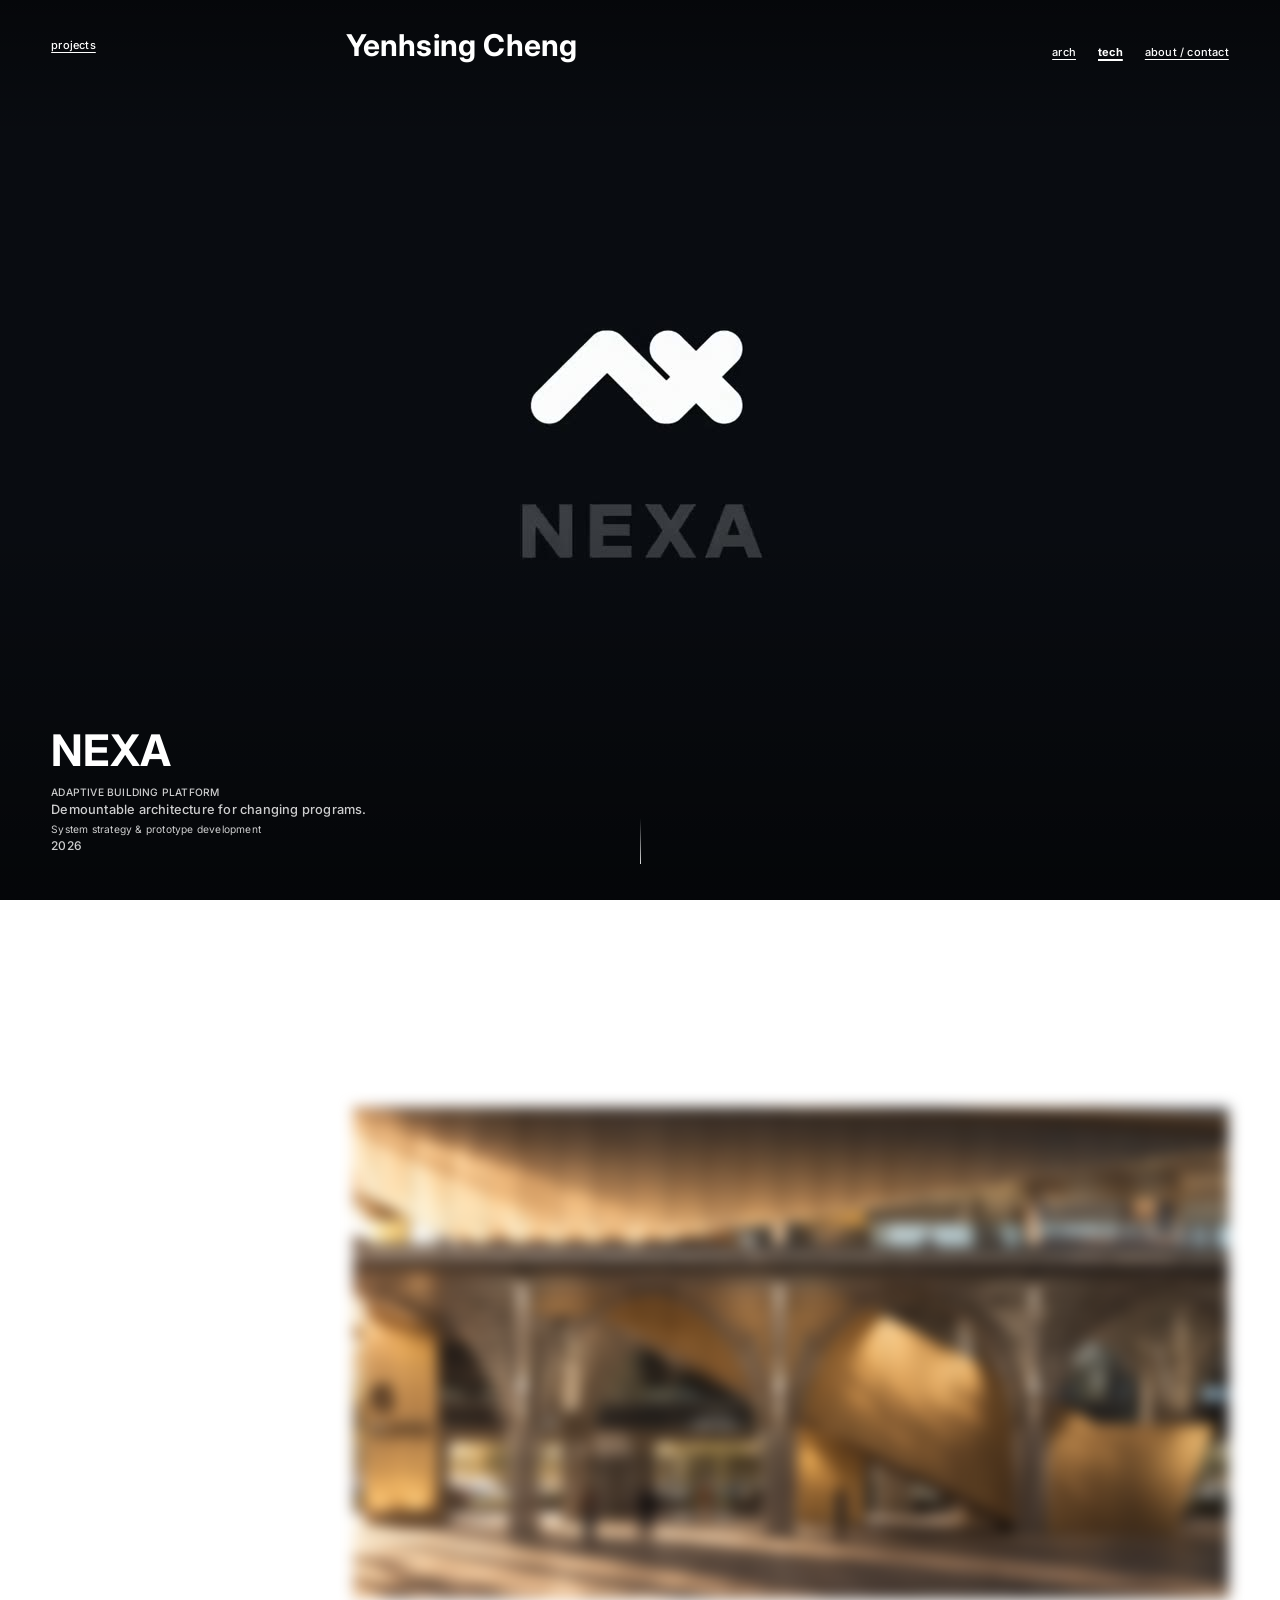
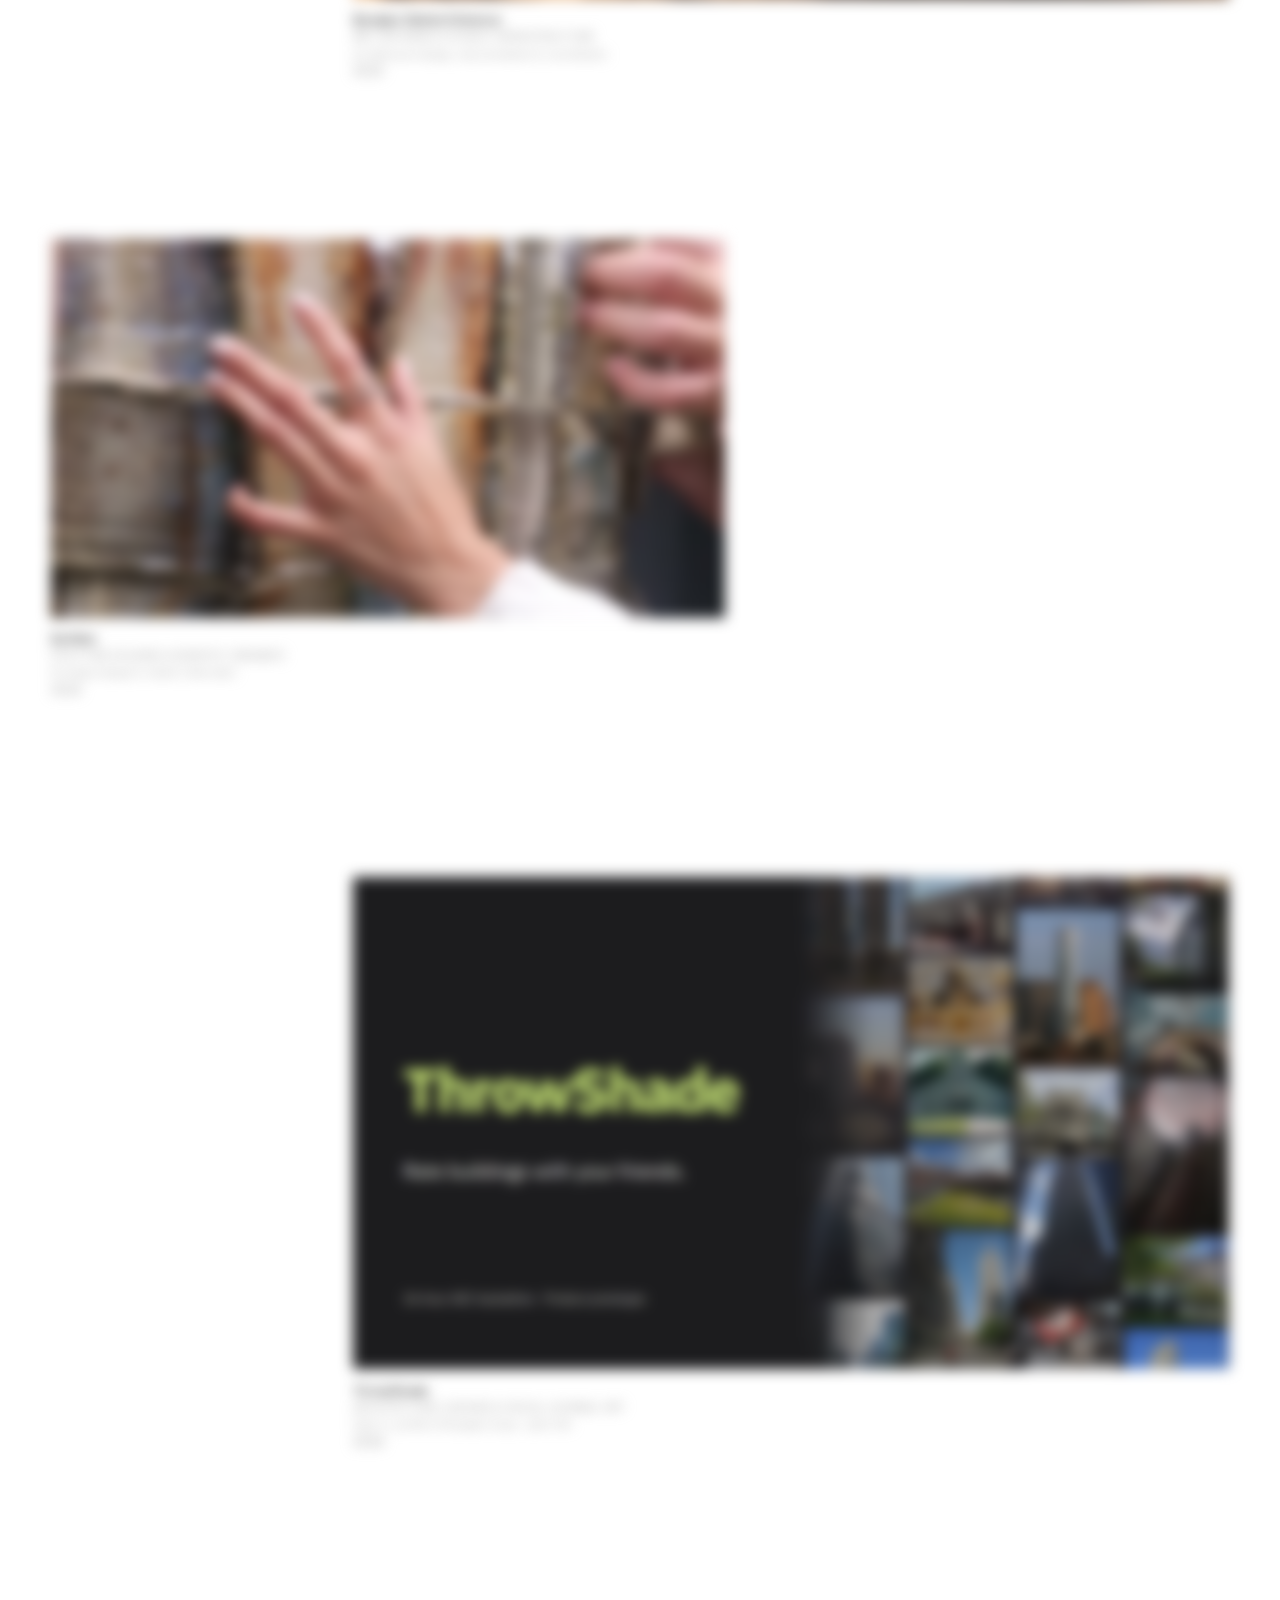
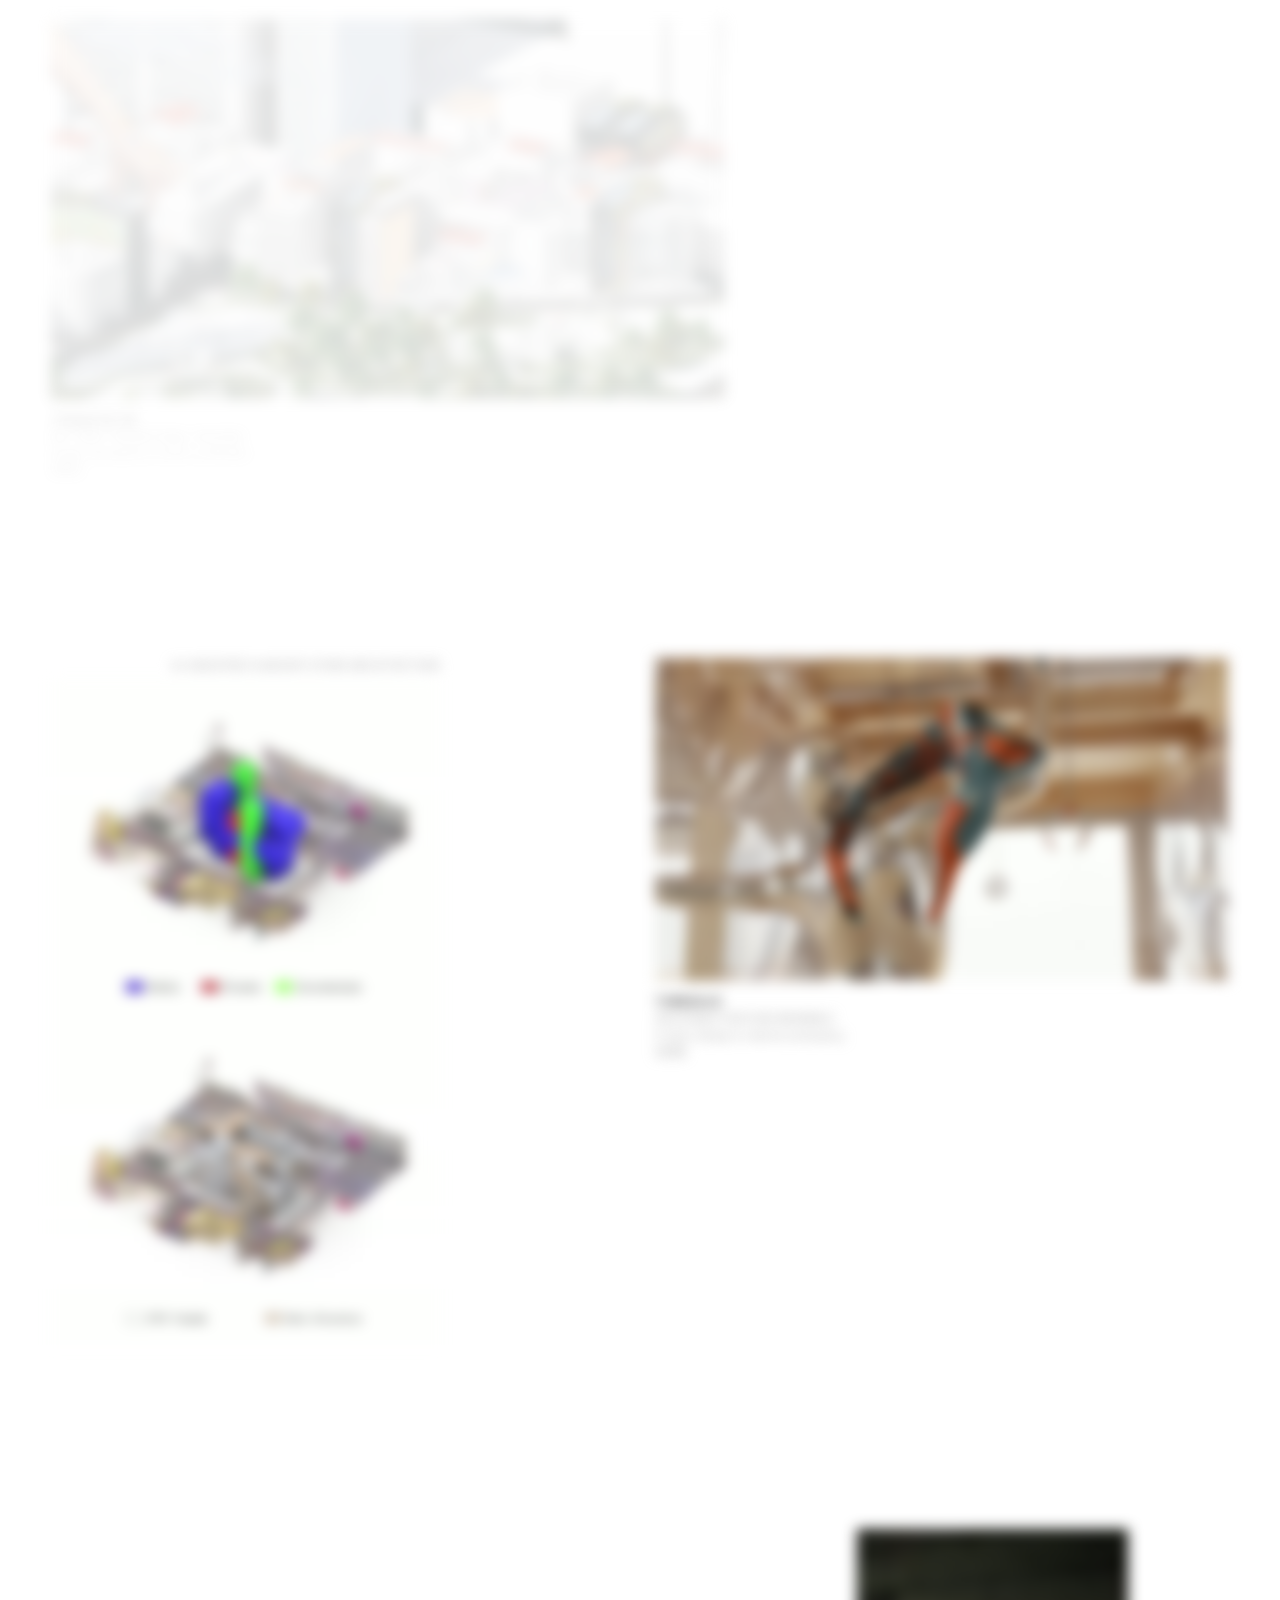
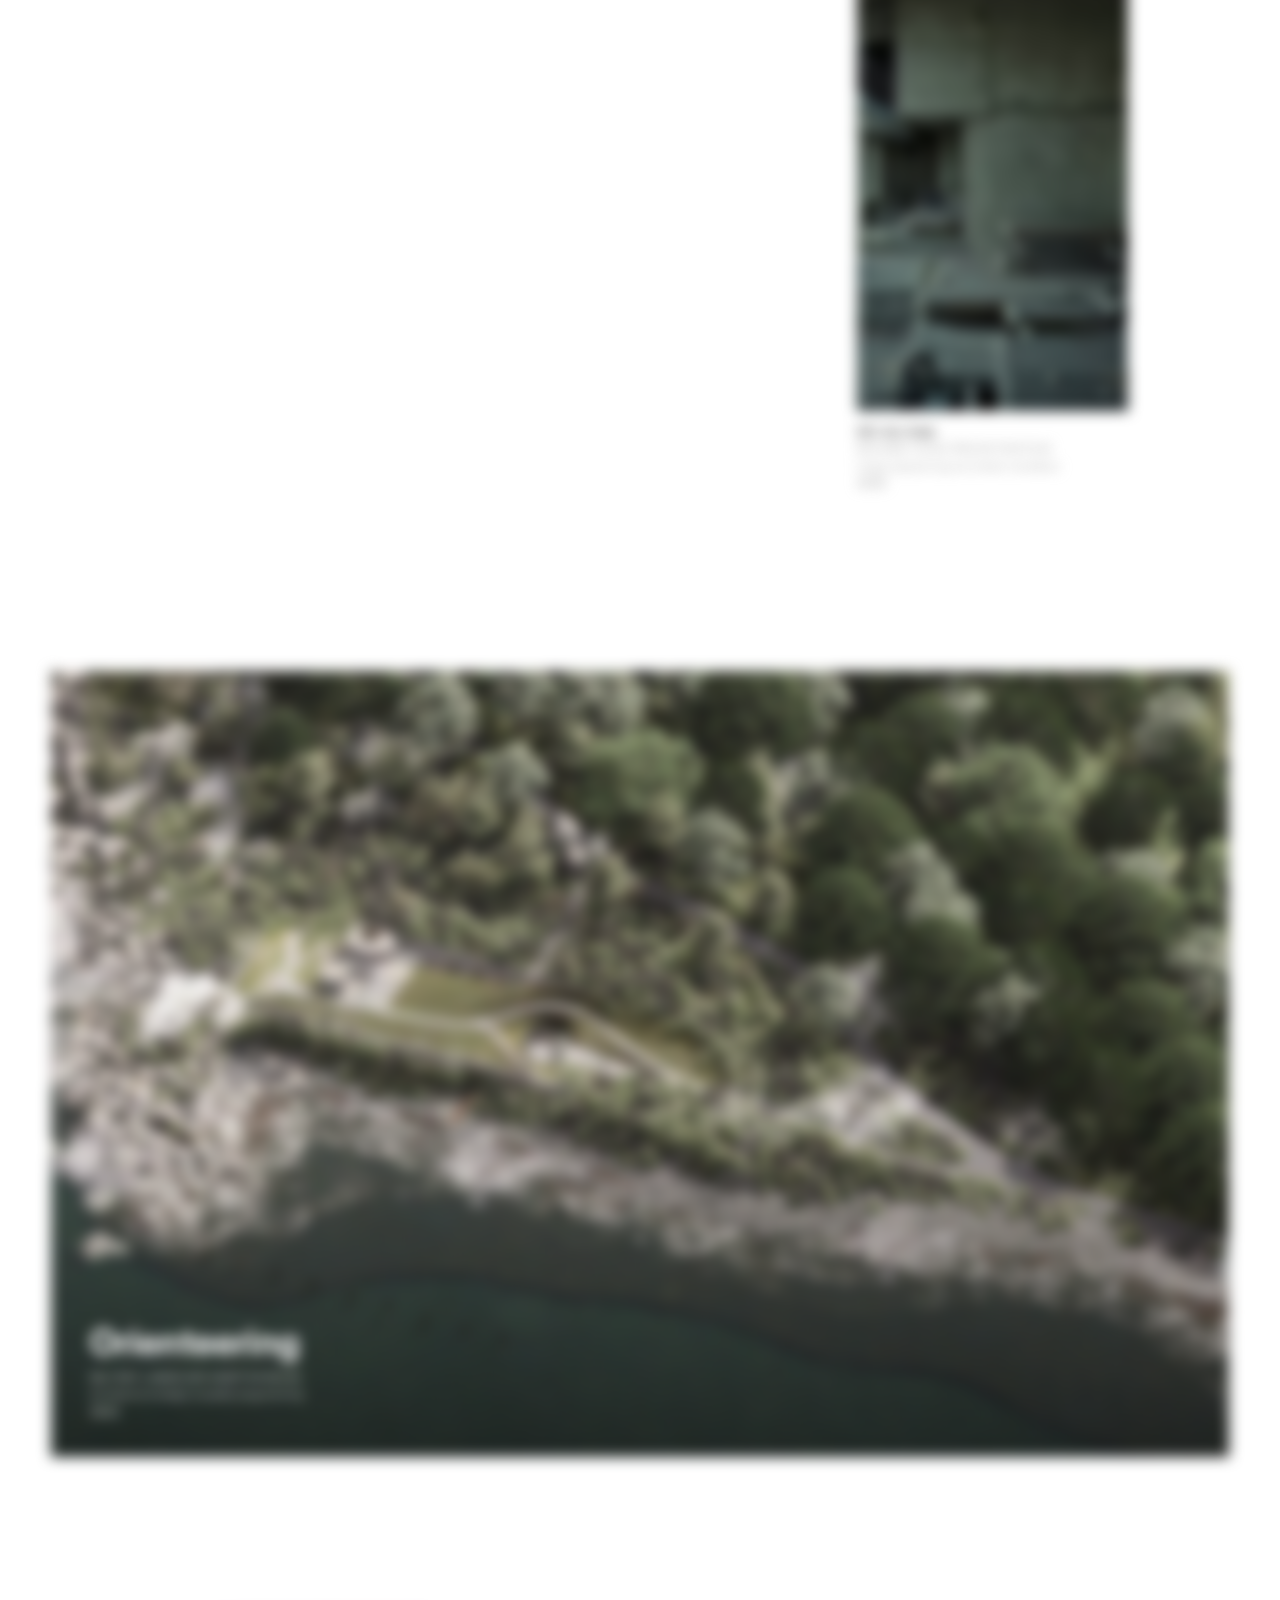
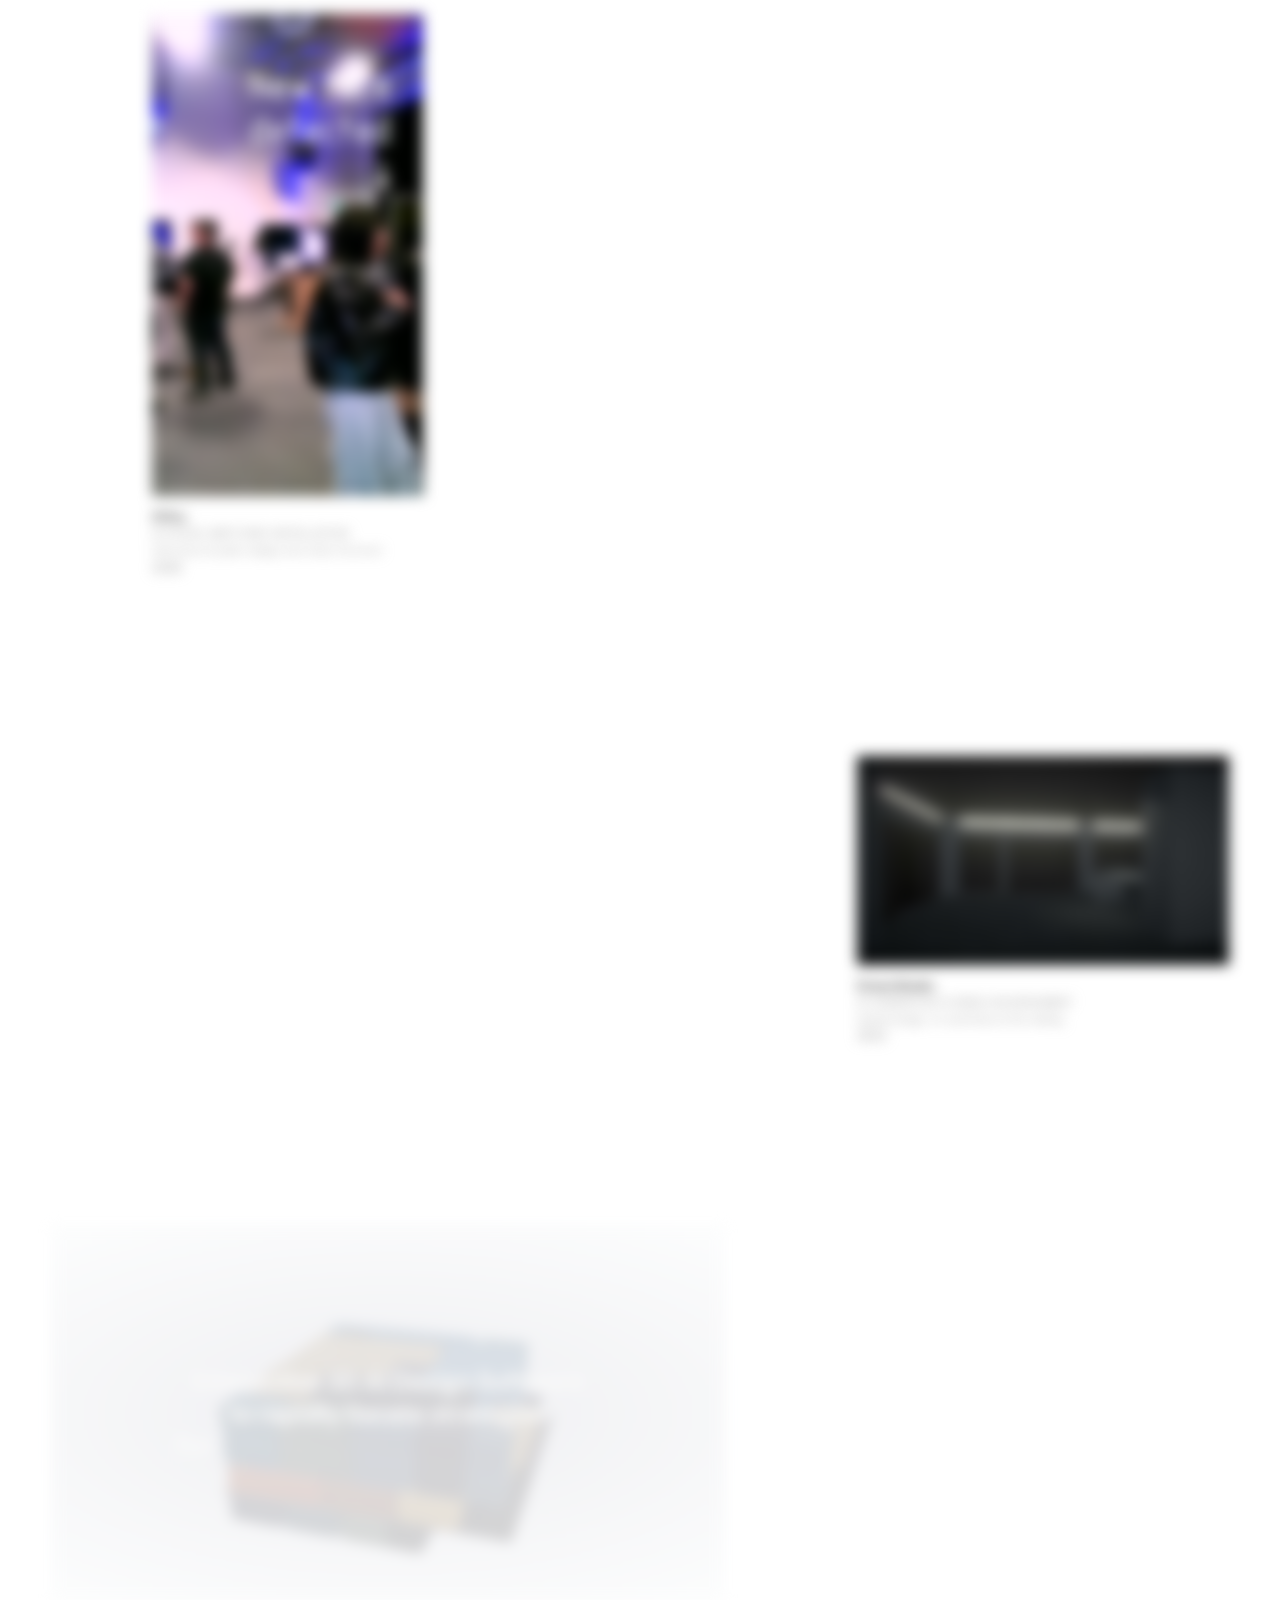
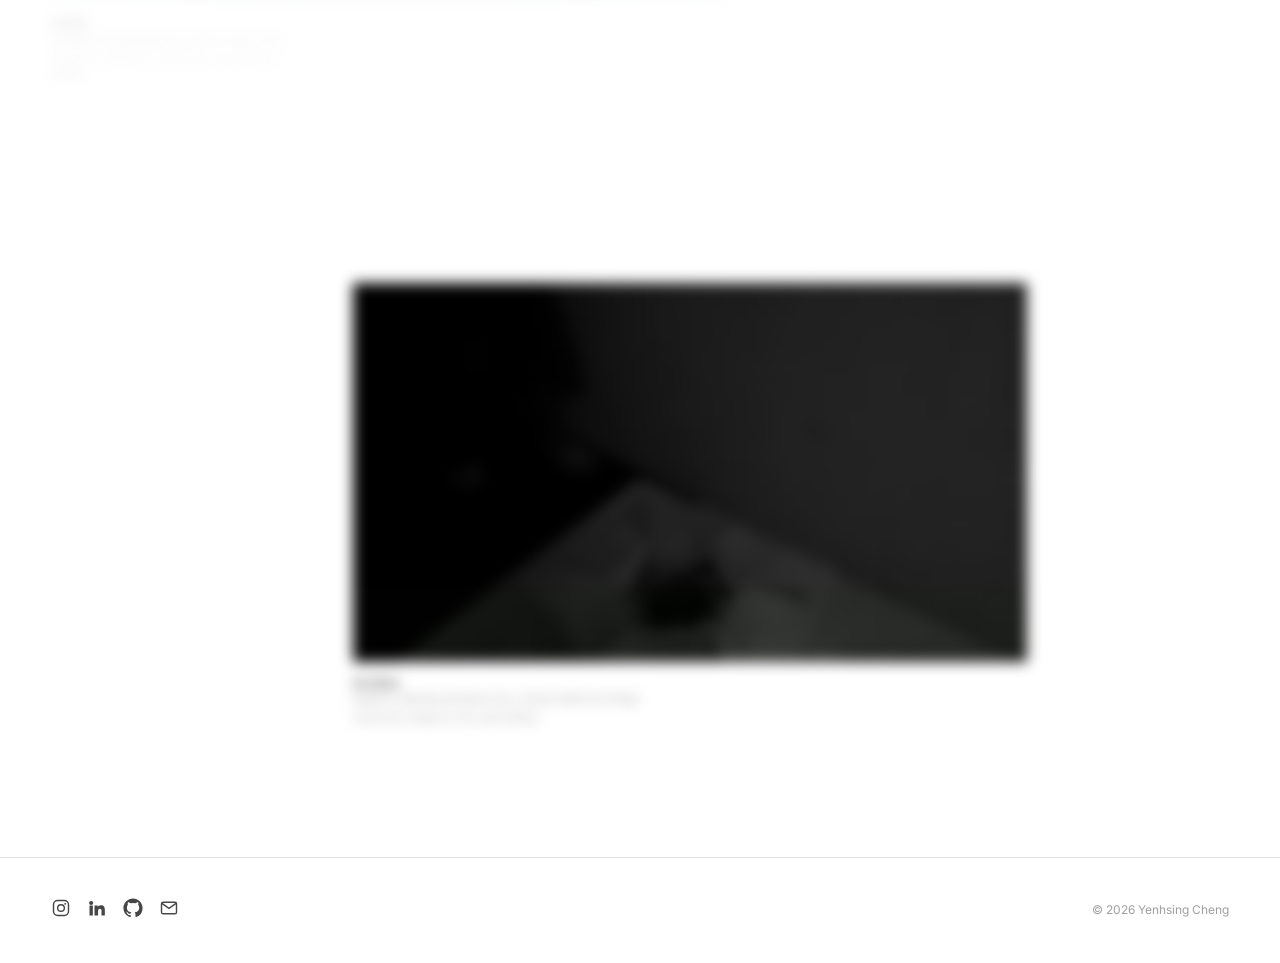
==== commit 0c91e226: "@ Add ThrowShade and rework the Orienteering case page Mirror of the root site: identical tracked fi" ====
--- a/index.html
+++ b/index.html
@@ -10,7 +10,7 @@
   <link rel="preconnect" href="https://fonts.googleapis.com" />
   <link rel="preconnect" href="https://fonts.gstatic.com" crossorigin />
   <link href="https://fonts.googleapis.com/css2?family=Inter:wght@300;400;500;700&family=Spectral:ital,wght@1,400&display=swap" rel="stylesheet" />
-  <link rel="stylesheet" href="v3.css?v=20260917-20" />
+  <link rel="stylesheet" href="v3.css?v=20260917-22" />
 </head>
 
 <body>
@@ -35,15 +35,16 @@
 
     <nav class="idx" aria-label="All projects">
       <a href="https://jckian.github.io/NEXA/NEXA-site.html">NEXA</a>
-      <a href="v3-work.html?p=03">Banqiao Station</a>
+      <a href="v3-work.html?p=03">Banqiao Station Entrance</a>
       <a href="v3-work.html?p=04">Earthen</a>
-      <a href="v3-work.html?p=voro">VORO</a>
+      <a href="v3-work.html?p=throwshade">ThrowShade</a>
       <a href="v3-work.html?p=02">1 House for All</a>
       <a href="v3-work.html?p=hiyou">HiYou</a>
       <a href="v3-work.html?p=threshld">THRESHLD</a>
       <a href="v3-work.html?p=01">Orienteering</a>
       <a href="v3-work.html?p=sciarc-gala">SCI-Arc Gala</a>
       <a href="v3-work.html?p=05">DreamStudio</a>
+      <a href="v3-work.html?p=voro">VORO</a>
       <a href="v3-work.html?p=archive">Archive</a>
     </nav>
 
@@ -56,7 +57,7 @@
 
     <a class="feed__item" data-n="1" data-cat="public" href="v3-work.html?p=03">
       <div class="feed__media"><img src="images/banqiao-station/work-03-02.webp?v=20260921" alt="Banqiao Station Entrance, night view under the lit canopy" loading="lazy"></div>
-      <p class="feed__cap"><span class="feed__cap-title">Banqiao Station</span><span class="feed__cap-cat">MRT Entrance &amp; Public Infrastructure</span><span class="feed__cap-role">Architectural design, documentation &amp; coordination</span><span class="feed__cap-year">2023</span></p>
+      <p class="feed__cap"><span class="feed__cap-title">Banqiao Station Entrance</span><span class="feed__cap-cat">MRT Entrance &amp; Public Infrastructure</span><span class="feed__cap-role">Architectural design, documentation &amp; coordination</span><span class="feed__cap-year">2025</span></p>
     </a>
 
     <a class="feed__item" data-n="2" data-cat="housing" href="v3-work.html?p=04">
@@ -64,9 +65,9 @@
       <p class="feed__cap"><span class="feed__cap-title">Earthen</span><span class="feed__cap-cat">Post-Fire Housing &amp; Robotic Ceramics</span><span class="feed__cap-role">Envelope design &amp; robotic fabrication</span><span class="feed__cap-year">2025</span></p>
     </a>
 
-    <a class="feed__item" data-n="3" data-cat="visual" data-ar="wide" href="v3-work.html?p=voro">
-      <div class="feed__media"><video src="images/VORO/VORO-video.mp4" poster="images/posters/VORO/VORO-video.jpg" muted loop playsinline webkit-playsinline autoplay preload="metadata" data-lazyplay></video></div>
-      <p class="feed__cap"><span class="feed__cap-title">VORO</span><span class="feed__cap-cat">Generative Massing &amp; Structure Tool</span><span class="feed__cap-role">System architecture &amp; real-time 3D interface</span><span class="feed__cap-year">2026</span></p>
+    <a class="feed__item" data-n="3" data-cat="platform" data-ar="wide" href="v3-work.html?p=throwshade">
+      <div class="feed__media"><video src="images/throwshade/ThrowShade-Landscape-69s.mp4" poster="images/posters/throwshade/ThrowShade-Landscape-69s.jpg" muted loop playsinline webkit-playsinline autoplay preload="metadata" data-lazyplay></video></div>
+      <p class="feed__cap"><span class="feed__cap-title">ThrowShade</span><span class="feed__cap-cat">Architecture Logging &amp; Social Journal App</span><span class="feed__cap-role">Sign-in, profile &amp; Wrapped recap · pitch film</span><span class="feed__cap-year">2026</span></p>
     </a>
 
     <a class="feed__item" data-n="4" data-cat="housing" href="v3-work.html?p=02">
@@ -79,7 +80,7 @@
       <p class="feed__cap"><span class="feed__cap-title">HiYou</span><span class="feed__cap-cat">AI Social-Matching Installation</span><span class="feed__cap-role">Interactive System design and Unity front end</span><span class="feed__cap-year">2026</span></p>
     </a>
 
-    <a class="feed__item feed__item--portrait feed__item--threshld-primary" data-n="6" data-cat="visual" data-slide-group="threshld" href="v3-work.html?p=threshld" aria-label="THRESHLD — Inflatable Posture Wearable">
+    <a class="feed__item feed__item--portrait feed__item--threshld-primary" data-n="6" data-cat="visual" data-slide-group="threshld" href="v3-work.html?p=threshld" aria-label="THRESHLD, Inflatable Posture Wearable">
       <p class="feed__tag">AI-Assisted Flagship Store Architecture</p>
       <div class="feed__media"><video src="images/THRESHLD/16_9_2.mp4?v=20260921" poster="images/posters/THRESHLD/16_9_2.jpg?v=20260921" muted loop playsinline webkit-playsinline autoplay preload="metadata" data-lazyplay></video></div>
     </a>
@@ -104,12 +105,17 @@
       <p class="feed__cap"><span class="feed__cap-title">THRESHLD</span><span class="feed__cap-cat">Inflatable Posture Wearable</span><span class="feed__cap-role">Product design &amp; material prototyping</span><span class="feed__cap-year">2026</span></p>
     </a>
 
+    <a class="feed__item" data-n="12" data-cat="visual" data-ar="wide" href="v3-work.html?p=voro">
+      <div class="feed__media"><video src="images/VORO/VORO-video.mp4" poster="images/posters/VORO/VORO-video.jpg" muted loop playsinline webkit-playsinline autoplay preload="metadata" data-lazyplay></video></div>
+      <p class="feed__cap"><span class="feed__cap-title">VORO</span><span class="feed__cap-cat">Generative Massing &amp; Structure Tool</span><span class="feed__cap-role">System architecture &amp; real-time 3D interface</span><span class="feed__cap-year">2026</span></p>
+    </a>
+
     <a class="feed__item" data-n="11" data-cat="archive" href="v3-work.html?p=archive">
       <div class="feed__media"><video src="images/archive/kaleidoscope.mp4" poster="images/posters/archive/kaleidoscope.jpg" muted loop playsinline webkit-playsinline autoplay preload="metadata" data-lazyplay></video></div>
       <p class="feed__cap"><span class="feed__cap-title">Archive</span><span class="feed__cap-cat">Kinetic Installation &amp; Full-Scale Prototyping</span><span class="feed__cap-role">Interaction design &amp; full-scale testing</span></p>
     </a>
 
-    <a class="feed__portfolio-download" href="assets/Yenhsing-Cheng-Portfolio-2026.pdf" download>Download portfolio PDF</a>
+    <a class="feed__portfolio-download" href="assets/Yen-Hsing-Cheng-Portfolio.pdf" download>Download portfolio PDF</a>
 
   </main>
 
@@ -140,7 +146,7 @@
   <!-- ABOUT overlay (V2-style: text + credentials + skills marquee) -->
   <section class="aboutview" id="aboutView" aria-hidden="true">
     <div class="aboutview__inner">
-      <a class="aboutview__download" href="assets/Yenhsing-Cheng-Portfolio-2026.pdf" download>Download portfolio PDF</a>
+      <a class="aboutview__download" href="assets/Yen-Hsing-Cheng-Portfolio.pdf" download>Download portfolio PDF</a>
       <div class="aboutview__main">
         <p class="aboutview__eyebrow">Licensed Architect · Computational Designer</p>
         <p class="aboutview__body">I'm a Taiwan-licensed architect and computational designer based in Los Angeles with an M.S. in Architectural Technologies from SCI-Arc. I work across architectural delivery, BIM coordination, generative systems, interactive installations, and robotic fabrication.</p>
@@ -273,7 +279,7 @@
     </div>
   </section>
 
-  <script src="v3.js?v=20260917-9"></script>
+  <script src="v3.js?v=20260917-10"></script>
   <script>
     /* video-in-view playback + fade-in */
     initFeedPlaylists();
--- a/v3.css
+++ b/v3.css
@@ -326,7 +326,7 @@
 
 .feed__item[data-n="1"]  { grid-column: 4 / 13; grid-row: 2;  margin-top: 130px; }
 .feed__item[data-n="2"]  { grid-column: 1 / 8;  grid-row: 3;  margin-top: 70px; }
-.feed__item[data-n="3"]  { grid-column: 8 / 13; grid-row: 4;  margin-top: 90px; }
+.feed__item[data-n="3"]  { grid-column: 4 / 13; grid-row: 4;  margin-top: 90px; }
 .feed__item[data-n="4"]  { grid-column: 1 / 8;  grid-row: 5;  margin-top: 80px; }
 .feed__item[data-n="6"]  { grid-column: 1 / 7;  grid-row: 6;  margin-top: 90px; }
 .feed__item[data-n="10"] { grid-column: 7 / 13; grid-row: 6;  margin-top: 90px; }
@@ -375,7 +375,8 @@
 .feed__item--portrait .feed__media video { width: 100%; height: 100%; object-fit: cover; }
 .feed__item[data-n="5"]  { grid-column: 2 / 5;  grid-row: 9;  margin-top: 80px; }
 .feed__item[data-n="9"]  { grid-column: 9 / 13; grid-row: 10; margin-top: 90px; }
-.feed__item[data-n="11"] { grid-column: 4 / 11; grid-row: 11; margin-top: 110px; }
+.feed__item[data-n="12"] { grid-column: 1 / 8;  grid-row: 11; margin-top: 90px; }
+.feed__item[data-n="11"] { grid-column: 4 / 11; grid-row: 12; margin-top: 110px; }
 
 @media (min-width: 821px) {
   /* The portrait clip anchors the left edge and fills the complete viewing area
@@ -426,10 +427,11 @@
   aspect-ratio: 4 / 3;
 }
 /* Tech follows the Arch index: one row of equal landscape cards. */
-.feed.is-filtered[data-group="tech"] .feed__item[data-n="3"]  { display: none; }
-/* one THRESHLD card is enough in the index, the flagship-store card stays on
-   the home collage, where both still read as separate pieces of the project */
-.feed.is-filtered[data-group="tech"] .feed__item[data-n="10"] { display: none; }
+.feed.is-filtered[data-group="tech"] .feed__item[data-n="12"] { display: none; }
+/* one THRESHLD card is enough in the index. The index row wants a landscape
+   clip and a caption like every other card, so the wearable card stands in here
+   and the portrait flagship-store card stays on the home collage. */
+.feed.is-filtered[data-group="tech"] .feed__item[data-n="6"] { display: none; }
 .feed.is-filtered .feed__media img,
 .feed.is-filtered .feed__media video {
   width: 100%;
